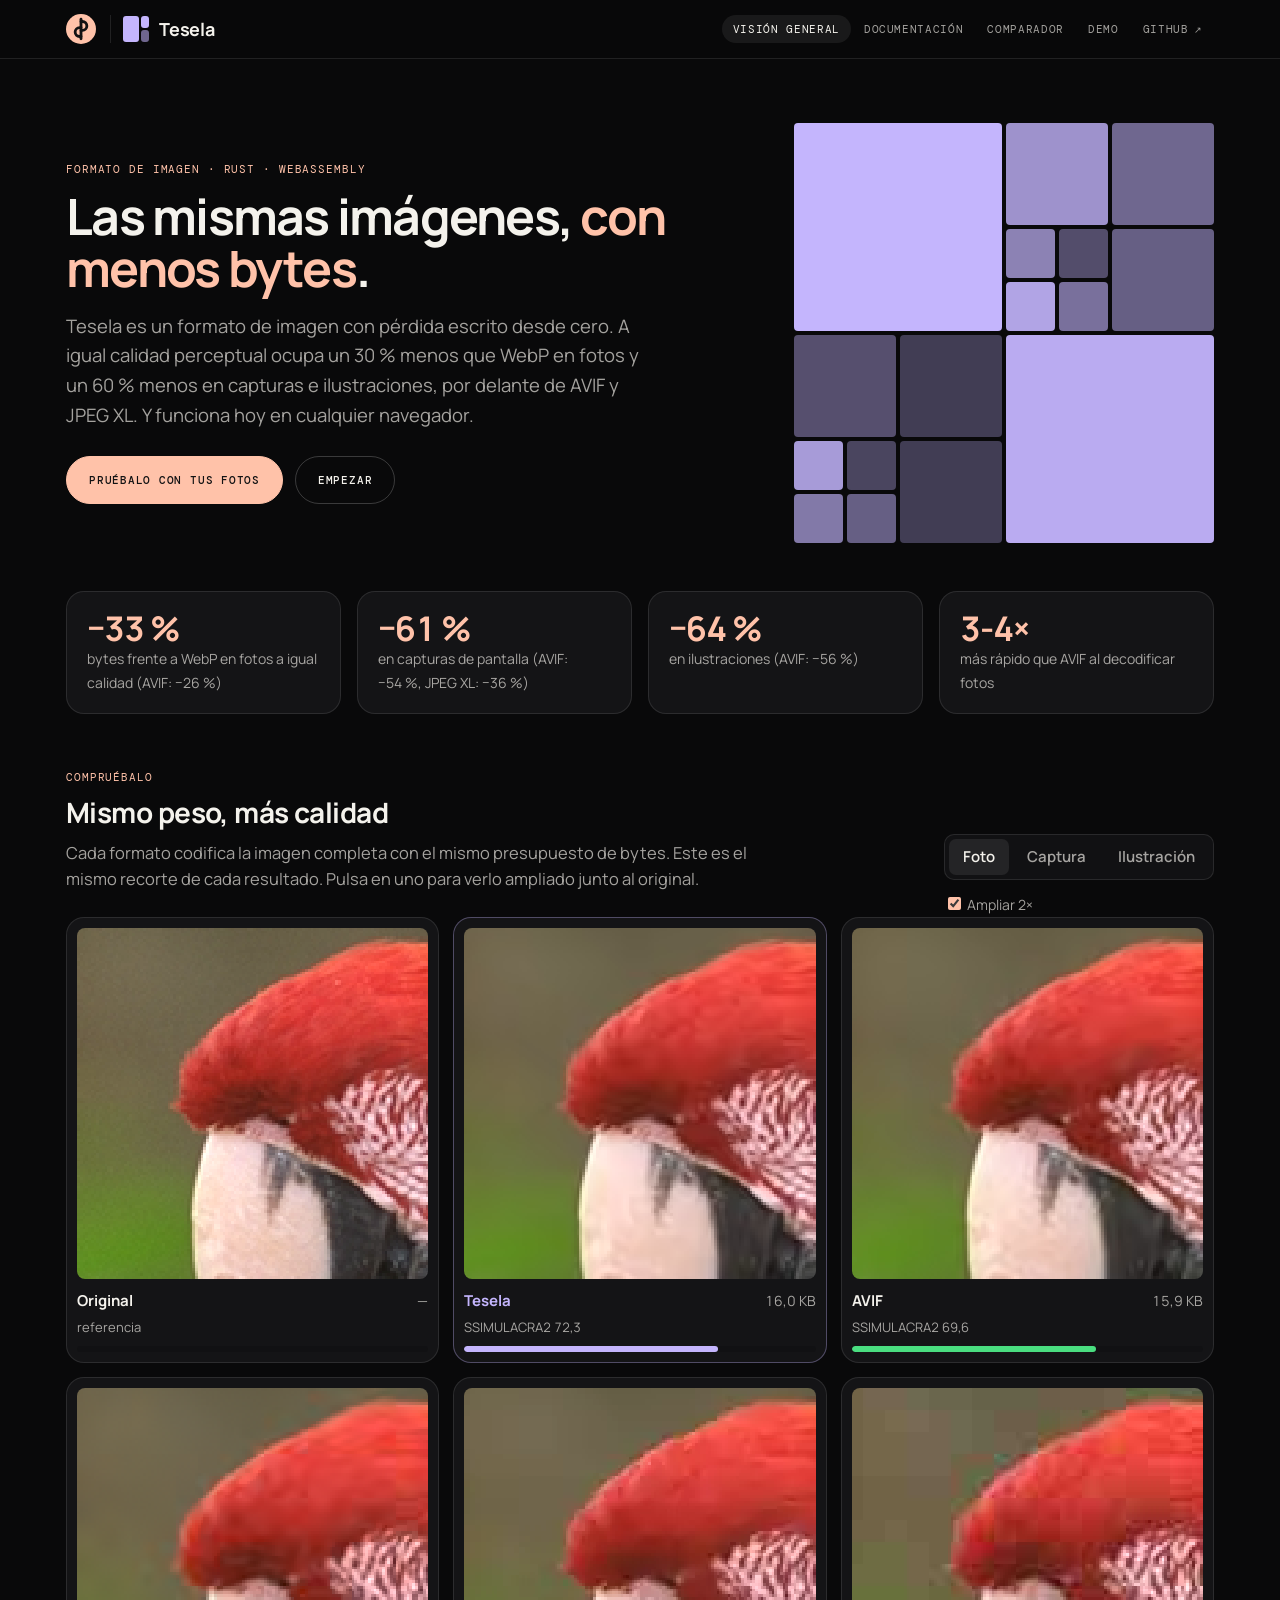
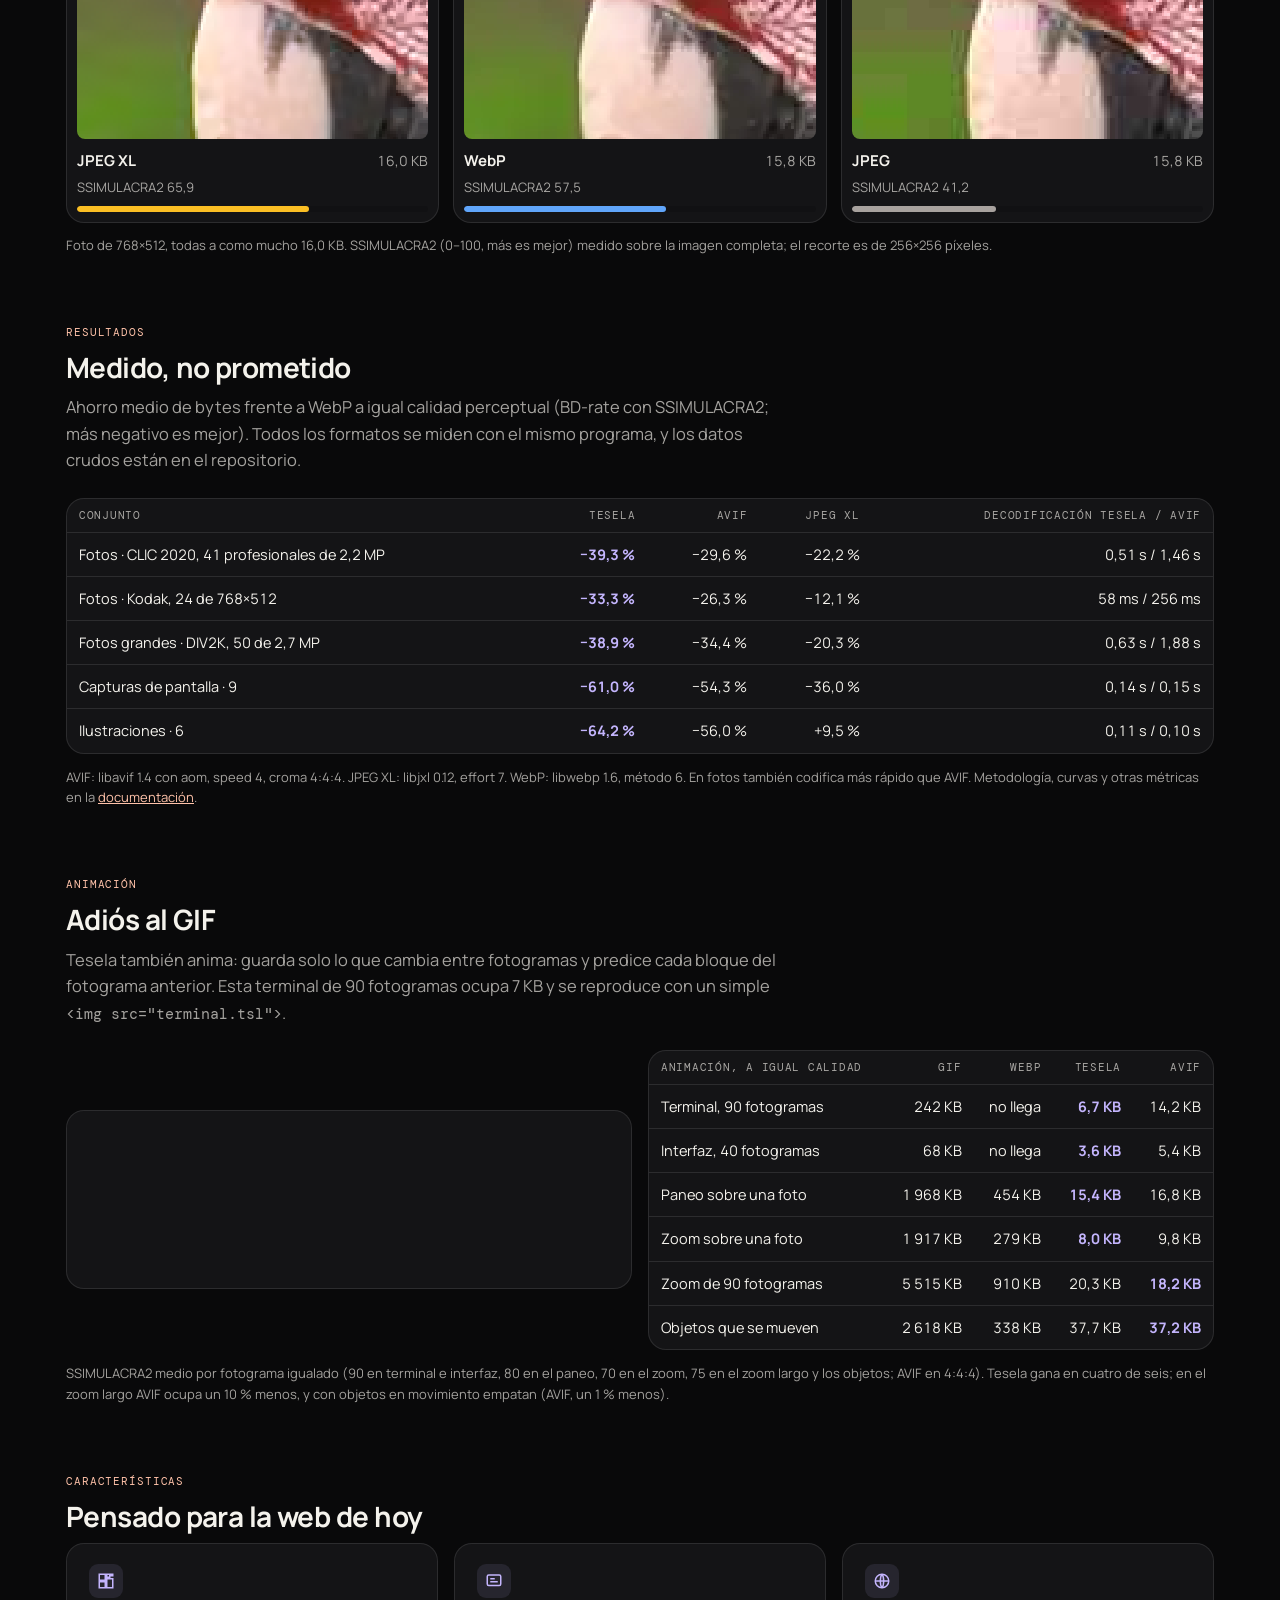
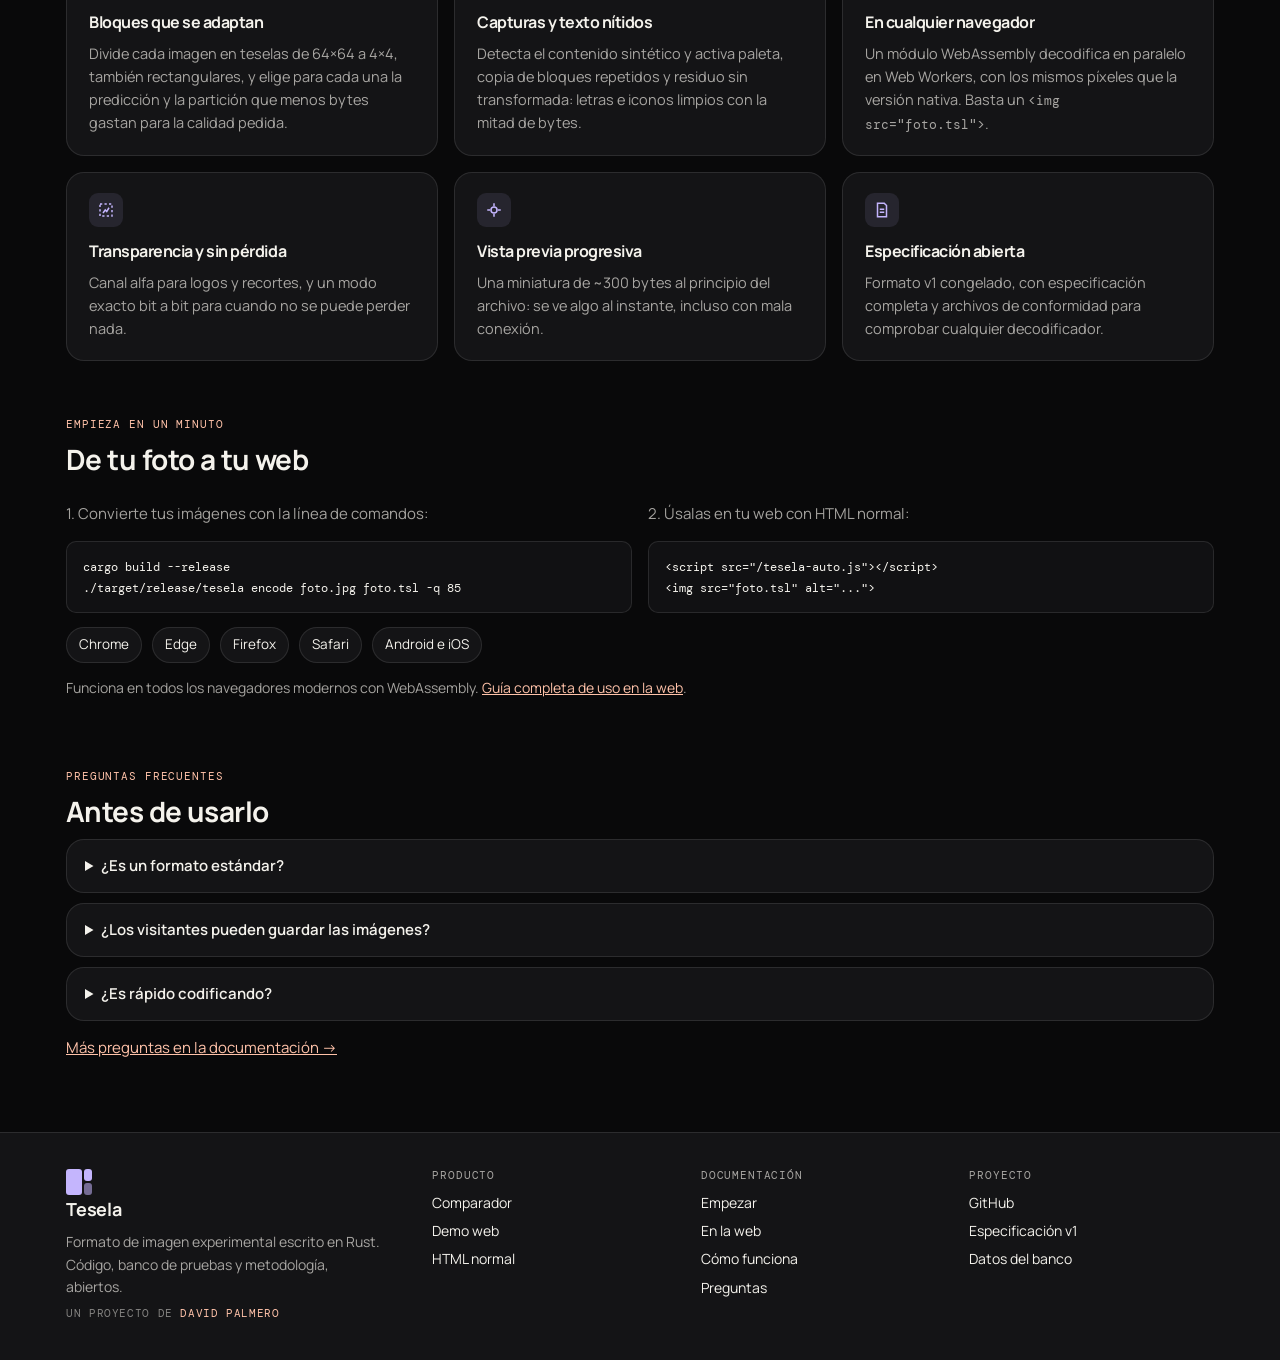
==== web/index.html @ 90d63501 "Web: el enlace al portafolio usa el logo nuevo (bucle «dp») Co-Authored-By: Claude Opus 5.5 <noreply" ====
<!doctype html>
<html lang="es">
<head>
  <meta charset="utf-8">
  <meta name="viewport" content="width=device-width, initial-scale=1">
  <title>Tesela · formato de imagen</title>
  <link rel="canonical" href="https://tesela.davidpalmero.dev/">
  <meta property="og:url" content="https://tesela.davidpalmero.dev/">
  <meta name="description" content="Tesela es un formato de imagen escrito desde cero en Rust: a igual calidad perceptual ocupa menos que WebP, AVIF y JPEG XL, y funciona en cualquier navegador con WebAssembly.">
  <meta property="og:title" content="Tesela · formato de imagen">
  <meta property="og:description" content="Mismas imágenes, menos bytes: un 30 % menos que WebP en fotos y un 60 % menos en capturas, a igual calidad perceptual.">
  <link rel="stylesheet" href="style.css?v=3">
  <style>
    .hero { padding: 64px 0 8px; display: grid; grid-template-columns: 1.25fr 1fr; gap: 48px; align-items: center; }
    .hero h1 { font-size: 50px; line-height: 1.04; letter-spacing: -0.035em; margin: 0 0 18px; }
    .hero h1 em { font-style: normal; color: var(--accent); }
    .hero p.eyebrow { font-size: 11px; margin: 0 0 14px; color: var(--accent); }
    .hero p:not(.eyebrow) { font-size: 18.5px; color: var(--muted); margin: 0 0 26px; max-width: 580px; }
    .cta { display: flex; gap: 12px; flex-wrap: wrap; }
    .mosaic { display: grid; grid-template-columns: repeat(8, 1fr); grid-auto-rows: 1fr; gap: 4px; aspect-ratio: 1; max-width: 420px; justify-self: end; width: 100%; }
    .mosaic i { border-radius: 4px; background: var(--tesela); transition: opacity 0.6s; }
    .stats { display: grid; grid-template-columns: repeat(4, 1fr); gap: 16px; margin-top: 40px; }
    .stat { padding: 18px 20px; }
    .stat b { display: block; font-size: 34px; letter-spacing: -0.03em; color: var(--accent); font-variant-numeric: tabular-nums; line-height: 1.1; }
    .stat span { color: var(--muted); font-size: 14px; }

    .gal-head { display: flex; justify-content: space-between; align-items: end; gap: 16px; flex-wrap: wrap; }
    .gal { display: grid; grid-template-columns: repeat(3, 1fr); gap: 14px; }
    .tile { padding: 10px; margin: 0; cursor: zoom-in; }
    .tile .img { aspect-ratio: 1; overflow: hidden; border-radius: 8px; background: var(--surface-2); }
    .tile img { width: 100%; height: 100%; object-fit: cover; display: block; }
    .gal.zoom .tile img { width: 200%; height: 200%; image-rendering: pixelated; transform: translate(-25%, -25%); }
    .tile figcaption { display: flex; justify-content: space-between; align-items: baseline; gap: 8px; margin-top: 10px; font-size: 14px; }
    .tile figcaption b { font-size: 15px; }
    .tile.us { border-color: var(--tesela-line); }
    .tile.us figcaption b { color: var(--tesela); }
    .meter { height: 6px; border-radius: 3px; background: var(--surface-2); margin-top: 8px; overflow: hidden; }
    .meter i { display: block; height: 100%; border-radius: 3px; }
    .gal-note { font-size: 13px; margin-top: 12px; }

    .start pre { margin: 0; }
    .browsers { display: flex; gap: 10px; flex-wrap: wrap; margin-top: 14px; }
    .browsers span { padding: 6px 12px; border: 1px solid var(--border); border-radius: 999px; font-size: 13.5px; background: var(--surface); }
    .faq details { padding: 14px 18px; margin-bottom: 10px; }
    .faq summary { cursor: pointer; font-weight: 600; }
    .faq details p { color: var(--muted); margin: 10px 0 0; }

    dialog.lb { border: 0; padding: 0; background: transparent; max-width: min(1100px, 96vw); }
    dialog.lb::backdrop { background: rgb(0 0 0 / 0.75); }
    .lb-in { display: grid; grid-template-columns: 1fr 1fr; gap: 10px; }
    .lb-in figure { margin: 0; background: var(--surface); border-radius: 10px; padding: 8px; }
    .lb-in img { width: 100%; image-rendering: pixelated; display: block; border-radius: 6px; }
    .lb-in figcaption { font-size: 13.5px; padding: 6px 2px 0; }
    @media (max-width: 860px) {
      .hero { grid-template-columns: 1fr; padding-top: 36px; }
      .hero h1 { font-size: 36px; }
      .mosaic { display: none; }
      .stats { grid-template-columns: 1fr 1fr; }
      .gal { grid-template-columns: 1fr 1fr; }
      .lb-in { grid-template-columns: 1fr; }
    }
  </style>
</head>
<body>
  <header class="top">
    <div class="wrap">
      <a class="dp" href="https://davidpalmero.dev/" title="David Palmero, portafolio" aria-label="David Palmero, portafolio"><svg viewBox="0 0 64 64" aria-hidden="true" focusable="false"><g fill="none" stroke="currentColor" stroke-width="6" stroke-linecap="round" stroke-linejoin="round"><path d="M32 11V53"/><path d="M32 16h3a9.5 9.5 0 0 1 0 19h-3"/><path d="M32 48h-3a9.5 9.5 0 0 1 0-19h3"/></g></svg></a>
      <a class="brand" href="./index.html"><span class="logo"><i></i><i></i><i></i></span>Tesela</a>
      <nav class="links">
        <a href="./index.html" aria-current="page">Visión general</a>
        <a href="./docs/index.html">Documentación</a>
        <a href="./compare/index.html">Comparador</a>
        <a href="./demo/index.html">Demo</a>
        <a class="ext" href="https://github.com/davidpalmerojara/FVD">GitHub</a>
      </nav>
    </div>
  </header>

  <main class="wrap">
    <section class="hero">
      <div>
        <p class="eyebrow">Formato de imagen · Rust · WebAssembly</p>
        <h1>Las mismas imágenes, <em>con menos bytes</em>.</h1>
        <p>Tesela es un formato de imagen con pérdida escrito desde cero. A igual calidad perceptual ocupa
          un 30&nbsp;% menos que WebP en fotos y un 60&nbsp;% menos en capturas e ilustraciones, por delante de
          AVIF y JPEG XL. Y funciona hoy en cualquier navegador.</p>
        <div class="cta">
          <a class="btn primary" href="./compare/index.html">Pruébalo con tus fotos</a>
          <a class="btn" href="./docs/index.html#empezar">Empezar</a>
        </div>
      </div>
      <div class="mosaic" id="mosaic" aria-hidden="true"></div>
    </section>

    <div class="stats">
      <div class="card stat"><b>−33&nbsp;%</b><span>bytes frente a WebP en fotos a igual calidad (AVIF: −26&nbsp;%)</span></div>
      <div class="card stat"><b>−61&nbsp;%</b><span>en capturas de pantalla (AVIF: −54&nbsp;%, JPEG XL: −36&nbsp;%)</span></div>
      <div class="card stat"><b>−64&nbsp;%</b><span>en ilustraciones (AVIF: −56&nbsp;%)</span></div>
      <div class="card stat"><b>3-4×</b><span>más rápido que AVIF al decodificar fotos</span></div>
    </div>

    <section class="section" id="galeria">
      <div class="gal-head">
        <div>
          <p class="eyebrow">Compruébalo</p>
          <h2>Mismo peso, más calidad</h2>
          <p class="lead">Cada formato codifica la imagen completa con el mismo presupuesto de bytes. Este es el mismo
            recorte de cada resultado. Pulsa en uno para verlo ampliado junto al original.</p>
        </div>
        <div>
          <div class="tabs" role="tablist" id="gal-tabs"></div>
          <label class="muted" style="display:block;font-size:14px"><input type="checkbox" id="gal-zoom" checked> Ampliar 2×</label>
        </div>
      </div>
      <div class="gal zoom" id="gal"></div>
      <p class="muted gal-note" id="gal-note"></p>
    </section>

    <section class="section" id="resultados">
      <p class="eyebrow">Resultados</p>
      <h2>Medido, no prometido</h2>
      <p class="lead">Ahorro medio de bytes frente a WebP a igual calidad perceptual (BD-rate con SSIMULACRA2; más negativo
        es mejor). Todos los formatos se miden con el mismo programa, y los datos crudos están en el repositorio.</p>
      <div class="card tw">
        <table class="data">
          <thead><tr><th>Conjunto</th><th>Tesela</th><th>AVIF</th><th>JPEG XL</th><th>Decodificación Tesela / AVIF</th></tr></thead>
          <tbody>
            <tr><td>Fotos · CLIC 2020, 41 profesionales de 2,2 MP</td><td class="best">−39,3 %</td><td>−29,6 %</td><td>−22,2 %</td><td>0,51 s / 1,46 s</td></tr>
            <tr><td>Fotos · Kodak, 24 de 768×512</td><td class="best">−33,3 %</td><td>−26,3 %</td><td>−12,1 %</td><td>58 ms / 256 ms</td></tr>
            <tr><td>Fotos grandes · DIV2K, 50 de 2,7 MP</td><td class="best">−38,9 %</td><td>−34,4 %</td><td>−20,3 %</td><td>0,63 s / 1,88 s</td></tr>
            <tr><td>Capturas de pantalla · 9</td><td class="best">−61,0 %</td><td>−54,3 %</td><td>−36,0 %</td><td>0,14 s / 0,15 s</td></tr>
            <tr><td>Ilustraciones · 6</td><td class="best">−64,2 %</td><td>−56,0 %</td><td>+9,5 %</td><td>0,11 s / 0,10 s</td></tr>
          </tbody>
        </table>
      </div>
      <p class="muted" style="font-size:13px">AVIF: libavif 1.4 con aom, speed 4, croma 4:4:4. JPEG XL: libjxl 0.12, effort 7. WebP: libwebp 1.6, método 6.
        En fotos también codifica más rápido que AVIF. Metodología, curvas y otras métricas en la
        <a href="./docs/index.html#resultados">documentación</a>.</p>
    </section>

    <section class="section" id="animacion">
      <p class="eyebrow">Animación</p>
      <h2>Adiós al GIF</h2>
      <p class="lead">Tesela también anima: guarda solo lo que cambia entre fotogramas y predice cada bloque del
        fotograma anterior. Esta terminal de 90 fotogramas ocupa 7 KB y se reproduce con un simple
        <code>&lt;img src="terminal.tsl"&gt;</code>.</p>
      <div class="grid-2" style="align-items:center">
        <div class="card" style="padding:10px"><tesela-img src="demo/terminal.tsl" alt="Terminal escribiendo comandos (animación de 90 fotogramas)" style="width:100%"></tesela-img></div>
        <div class="card tw">
          <table class="data">
            <thead><tr><th>Animación, a igual calidad</th><th>GIF</th><th>WebP</th><th>Tesela</th><th>AVIF</th></tr></thead>
            <tbody>
              <tr><td>Terminal, 90 fotogramas</td><td>242 KB</td><td>no llega</td><td class="best">6,7 KB</td><td>14,2 KB</td></tr>
              <tr><td>Interfaz, 40 fotogramas</td><td>68 KB</td><td>no llega</td><td class="best">3,6 KB</td><td>5,4 KB</td></tr>
              <tr><td>Paneo sobre una foto</td><td>1 968 KB</td><td>454 KB</td><td class="best">15,4 KB</td><td>16,8 KB</td></tr>
              <tr><td>Zoom sobre una foto</td><td>1 917 KB</td><td>279 KB</td><td class="best">8,0 KB</td><td>9,8 KB</td></tr>
              <tr><td>Zoom de 90 fotogramas</td><td>5 515 KB</td><td>910 KB</td><td>20,3 KB</td><td class="best">18,2 KB</td></tr>
              <tr><td>Objetos que se mueven</td><td>2 618 KB</td><td>338 KB</td><td>37,7 KB</td><td class="best">37,2 KB</td></tr>
            </tbody>
          </table>
        </div>
      </div>
      <p class="muted" style="font-size:13px">SSIMULACRA2 medio por fotograma igualado (90 en terminal e interfaz, 80 en el paneo, 70 en el zoom, 75 en el zoom largo y los objetos; AVIF en 4:4:4).
        Tesela gana en cuatro de seis; en el zoom largo AVIF ocupa un 10 % menos, y con objetos en movimiento empatan (AVIF, un 1 % menos).</p>
    </section>

    <section class="section" id="caracteristicas">
      <p class="eyebrow">Características</p>
      <h2>Pensado para la web de hoy</h2>
      <div class="grid-3">
        <div class="card feature"><div class="ico"><svg viewBox="0 0 24 24" fill="none" stroke="currentColor" stroke-width="2"><path d="M3 3h8v8H3zM13 3h4v4h-4zM19 3h2v2h-2zM13 9h8v12h-8zM3 13h8v8H3z"/></svg></div>
          <h3>Bloques que se adaptan</h3><p>Divide cada imagen en teselas de 64×64 a 4×4, también rectangulares, y elige
            para cada una la predicción y la partición que menos bytes gastan para la calidad pedida.</p></div>
        <div class="card feature"><div class="ico"><svg viewBox="0 0 24 24" fill="none" stroke="currentColor" stroke-width="2"><rect x="3" y="4" width="18" height="14" rx="2"/><path d="M7 9h6M7 13h10"/></svg></div>
          <h3>Capturas y texto nítidos</h3><p>Detecta el contenido sintético y activa paleta, copia de bloques repetidos y
            residuo sin transformada: letras e iconos limpios con la mitad de bytes.</p></div>
        <div class="card feature"><div class="ico"><svg viewBox="0 0 24 24" fill="none" stroke="currentColor" stroke-width="2"><circle cx="12" cy="12" r="9"/><path d="M3 12h18M12 3c3 3.5 3 14.5 0 18M12 3c-3 3.5-3 14.5 0 18"/></svg></div>
          <h3>En cualquier navegador</h3><p>Un módulo WebAssembly decodifica en paralelo en Web Workers, con los mismos
            píxeles que la versión nativa. Basta un <code>&lt;img src="foto.tsl"&gt;</code>.</p></div>
        <div class="card feature"><div class="ico"><svg viewBox="0 0 24 24" fill="none" stroke="currentColor" stroke-width="2"><path d="M4 4h16v16H4z" stroke-dasharray="3 3"/><path d="M8 16l3-4 2 2 3-5"/></svg></div>
          <h3>Transparencia y sin pérdida</h3><p>Canal alfa para logos y recortes, y un modo exacto bit a bit para cuando no
            se puede perder nada.</p></div>
        <div class="card feature"><div class="ico"><svg viewBox="0 0 24 24" fill="none" stroke="currentColor" stroke-width="2"><path d="M12 3v4M12 17v4M3 12h4M17 12h4"/><circle cx="12" cy="12" r="4"/></svg></div>
          <h3>Vista previa progresiva</h3><p>Una miniatura de ~300 bytes al principio del archivo: se ve algo al instante,
            incluso con mala conexión.</p></div>
        <div class="card feature"><div class="ico"><svg viewBox="0 0 24 24" fill="none" stroke="currentColor" stroke-width="2"><path d="M6 3h9l3 3v15H6z"/><path d="M9 11h6M9 15h6"/></svg></div>
          <h3>Especificación abierta</h3><p>Formato v1 congelado, con especificación completa y archivos de conformidad
            para comprobar cualquier decodificador.</p></div>
      </div>
    </section>

    <section class="section start" id="empezar">
      <p class="eyebrow">Empieza en un minuto</p>
      <h2>De tu foto a tu web</h2>
      <div class="grid-2">
        <div>
          <p class="muted">1. Convierte tus imágenes con la línea de comandos:</p>
          <pre><code>cargo build --release
./target/release/tesela encode foto.jpg foto.tsl -q 85</code></pre>
        </div>
        <div>
          <p class="muted">2. Úsalas en tu web con HTML normal:</p>
          <pre><code>&lt;script src="/tesela-auto.js"&gt;&lt;/script&gt;
&lt;img src="foto.tsl" alt="..."&gt;</code></pre>
        </div>
      </div>
      <div class="browsers"><span>Chrome</span><span>Edge</span><span>Firefox</span><span>Safari</span><span>Android e iOS</span></div>
      <p class="muted" style="font-size:14px">Funciona en todos los navegadores modernos con WebAssembly. <a href="./docs/index.html#web">Guía completa de uso en la web</a>.</p>
    </section>

    <section class="section faq" id="faq">
      <p class="eyebrow">Preguntas frecuentes</p>
      <h2>Antes de usarlo</h2>
      <details class="card"><summary>¿Es un formato estándar?</summary>
        <p>No. Es un proyecto independiente y experimental. Ningún navegador lo soporta de forma nativa; funciona gracias a una
          librería de WebAssembly. Conviene servir también una versión en JPEG como respaldo.</p></details>
      <details class="card"><summary>¿Los visitantes pueden guardar las imágenes?</summary>
        <p>Sí. Con <code>tesela-auto.js</code>, el navegador recibe la imagen ya decodificada y «Guardar imagen como» funciona
          igual que con cualquier otra.</p></details>
      <details class="card"><summary>¿Es rápido codificando?</summary>
        <p>En fotos, más que AVIF (speed 4): 1,9 frente a 2,5 s por foto de Kodak. Pero mucho menos que JPEG XL
          o WebP, porque prueba muchas más combinaciones de bloques y predicciones para ahorrar bytes. Usa todos los núcleos
          del procesador, también en el navegador. Si hace falta más velocidad, los modos rápidos (<code>-e 1</code> a
          <code>-e 3</code>) codifican varias veces más rápido que el modo por defecto.</p></details>
      <p><a href="./docs/index.html#faq">Más preguntas en la documentación →</a></p>
    </section>
  </main>

  <footer class="site">
    <div class="wrap">
      <div><a class="brand" href="./index.html"><span class="logo"><i></i><i></i><i></i></span>Tesela</a>
        <p>Formato de imagen experimental escrito en Rust. Código, banco de pruebas y metodología, abiertos.</p>
        <p class="by">Un proyecto de <a href="https://davidpalmero.dev/">David Palmero</a></p></div>
      <div><h4>Producto</h4><a href="./compare/index.html">Comparador</a><a href="./demo/index.html">Demo web</a><a href="./demo/img.html">HTML normal</a></div>
      <div><h4>Documentación</h4><a href="./docs/index.html#empezar">Empezar</a><a href="./docs/index.html#web">En la web</a><a href="./docs/index.html#formato">Cómo funciona</a><a href="./docs/index.html#faq">Preguntas</a></div>
      <div><h4>Proyecto</h4><a href="https://github.com/davidpalmerojara/FVD">GitHub</a><a href="https://github.com/davidpalmerojara/FVD/blob/HEAD/docs/especificacion-v1.md">Especificación v1</a><a href="https://github.com/davidpalmerojara/FVD/tree/HEAD/bench/results">Datos del banco</a></div>
    </div>
  </footer>

  <script type="module" src="./tesela.js"></script>
  <dialog class="lb" id="lb"><div class="lb-in" id="lb-in"></div></dialog>

  <script type="module">
    // Mosaico decorativo: bloques de tamaño variable como los de una partición.
    const m = document.getElementById('mosaic');
    const cells = [[0,0,4],[4,0,2],[6,0,2],[4,2,1],[5,2,1],[4,3,1],[5,3,1],[6,2,2],[0,4,2],[2,4,2],[0,6,1],[1,6,1],[0,7,1],[1,7,1],[2,6,2],[4,4,4]];
    const shades = [1, .8, .55, .7, .4, .9, .6, .5, .75, .45, .85, .35, .65, .5, .3, .95];
    const tiles = cells.map(([x, y, s], i) => {
      const el = document.createElement('i');
      el.style.gridColumn = `${x + 1} / span ${s}`;
      el.style.gridRow = `${y + 1} / span ${s}`;
      el.style.opacity = shades[i];
      m.appendChild(el);
      return el;
    });
    if (!matchMedia('(prefers-reduced-motion: reduce)').matches) {
      setInterval(() => {
        const t = tiles[Math.floor(Math.random() * tiles.length)];
        t.style.opacity = (0.3 + Math.random() * 0.7).toFixed(2);
      }, 900);
    }

    // Galería: mismo presupuesto de bytes para todos los formatos.
    const ORDER = ['tesela', 'avif', 'jxl', 'webp', 'jpeg'];
    const COLORS = { tesela: 'var(--c-tesela)', avif: 'var(--c-avif)', jxl: 'var(--c-jxl)', webp: 'var(--c-webp)', jpeg: 'var(--c-jpeg)' };
    const NAMES = { foto: 'Foto', captura: 'Captura', ilustracion: 'Ilustración' };
    const kb = (b) => (b / 1024).toFixed(1).replace('.', ',') + ' KB';
    const gal = document.getElementById('gal');
    const tabs = document.getElementById('gal-tabs');
    let data = [];
    let cur = 0;
    function show(i) {
      cur = i;
      const e = data[i];
      [...tabs.children].forEach((b, k) => b.setAttribute('aria-selected', String(k === i)));
      const items = [{ codec: 'original', label: 'Original', bytes: null }, ...ORDER.map((c) => e.codecs.find((x) => x.codec === c)).filter(Boolean)];
      gal.innerHTML = items.map((c) => `
        <figure class="card tile${c.codec === 'tesela' ? ' us' : ''}" data-c="${c.codec}">
          <div class="img"><img src="gallery/${e.name}_${c.codec}.png" alt="${c.label}" loading="lazy" width="${e.crop[2]}" height="${e.crop[2]}"></div>
          <figcaption><b>${c.label}</b><span class="muted num">${c.bytes ? kb(c.bytes) : '—'}</span></figcaption>
          ${c.bytes ? `<div class="muted num" style="font-size:13px;margin-top:4px">SSIMULACRA2 ${String(c.ssimulacra2).replace('.', ',')}</div>
          <div class="meter"><i style="width:${Math.max(0, c.ssimulacra2)}%;background:${COLORS[c.codec]}"></i></div>` : '<div class="muted" style="font-size:13px;margin-top:4px">referencia</div><div class="meter"></div>'}
        </figure>`).join('');
      document.getElementById('gal-note').textContent =
        `${NAMES[e.name] ?? e.name} de ${e.width}×${e.height}, todas a como mucho ${kb(e.budget)}. SSIMULACRA2 (0–100, más es mejor) medido sobre la imagen completa; el recorte es de ${e.crop[2]}×${e.crop[2]} píxeles.`;
    }
    fetch('gallery/gallery.json').then((r) => r.json()).then((d) => {
      data = d;
      tabs.innerHTML = d.map((e, i) => `<button role="tab" aria-selected="false">${NAMES[e.name] ?? e.name}</button>`).join('');
      [...tabs.children].forEach((b, i) => (b.onclick = () => show(i)));
      show(0);
    });
    document.getElementById('gal-zoom').onchange = (ev) => gal.classList.toggle('zoom', ev.target.checked);
    const lb = document.getElementById('lb');
    gal.addEventListener('click', (ev) => {
      const t = ev.target.closest('.tile');
      if (!t) return;
      const e = data[cur];
      const c = t.dataset.c;
      const info = e.codecs.find((x) => x.codec === c);
      document.getElementById('lb-in').innerHTML = `
        <figure><img src="gallery/${e.name}_original.png" alt="Original"><figcaption>Original</figcaption></figure>
        <figure><img src="gallery/${e.name}_${c}.png" alt="${info ? info.label : 'Original'}"><figcaption>${info ? `${info.label} · ${kb(info.bytes)} · SSIMULACRA2 ${String(info.ssimulacra2).replace('.', ',')}` : 'Original'}</figcaption></figure>`;
      lb.showModal();
    });
    lb.addEventListener('click', () => lb.close());
  </script>
</body>
</html>
---- web/style.css ----
/* Sistema visual compartido con davidpalmero.dev (portafolio, Mara Vey,
   Paxl, Picklet): fondo casi negro, Manrope para el texto, DM Mono en
   mayúsculas para etiquetas, navegación y botones, y el melocotón del
   portafolio en titulares y botones. Cada proyecto lleva además su acento,
   usado con mesura: el de Tesela es lila (logo, mosaico, mejores resultados). */

@font-face {
  font-family: 'Manrope';
  font-style: normal;
  font-weight: 400 800;
  font-display: swap;
  src: url('fonts/manrope.woff2') format('woff2');
}
@font-face {
  font-family: 'DM Mono';
  font-style: normal;
  font-weight: 400;
  font-display: swap;
  src: url('fonts/dm-mono-regular.woff2') format('woff2');
}
@font-face {
  font-family: 'DM Mono';
  font-style: normal;
  font-weight: 500;
  font-display: swap;
  src: url('fonts/dm-mono-medium.woff2') format('woff2');
}

:root {
  --bg: #09090a;
  --surface: #141416;
  --surface-2: #111113;
  --text: #f4f2ec;
  --muted: rgba(244, 242, 236, 0.66);
  --faint: rgba(244, 242, 236, 0.5);
  --border: rgba(255, 255, 255, 0.1);
  --border-strong: rgba(255, 255, 255, 0.2);
  --ink: #121213;
  /* Melocotón del portafolio: titulares, botones, enlaces. */
  --accent: #ffc2a9;
  --accent-strong: #ff7a4d;
  --accent-soft: rgba(255, 194, 169, 0.1);
  /* Acento de Tesela. */
  --tesela: #c4b5fd;
  --tesela-line: rgba(196, 181, 253, 0.34);
  --tesela-soft: rgba(196, 181, 253, 0.1);
  --good: #8fe08e;
  --bad: #f87171;
  --shadow: none;
  --radius: 18px;
  --mono: 'DM Mono', ui-monospace, Consolas, monospace;
  --sans: 'Manrope', 'Segoe UI', Arial, sans-serif;
  /* colores por códec */
  --c-tesela: #c4b5fd;
  --c-webp: #60a5fa;
  --c-avif: #4ade80;
  --c-jxl: #fbbf24;
  --c-jpeg: #a8a29e;
  color-scheme: dark;
}

* { box-sizing: border-box; }

body {
  margin: 0;
  background: var(--bg);
  color: var(--text);
  font: 15px/1.6 var(--sans);
  -webkit-font-smoothing: antialiased;
  text-rendering: optimizeLegibility;
}
::selection { color: var(--ink); background: var(--accent); }
:focus-visible { outline: 2px solid var(--accent); outline-offset: 3px; border-radius: 4px; }
h1, h2, h3 { letter-spacing: -0.03em; }

a { color: var(--accent); }
code, pre { font-family: var(--mono); font-size: 0.88em; }
pre {
  background: var(--surface-2);
  border: 1px solid var(--border);
  border-radius: 10px;
  padding: 14px 16px;
  overflow-x: auto;
}

.wrap { max-width: 1180px; margin: 0 auto; padding: 0 16px; }

header.top {
  position: sticky;
  top: 0;
  z-index: 50;
  border-bottom: 1px solid var(--border);
  background: rgba(9, 9, 10, 0.92);
  backdrop-filter: blur(10px);
}
header.top .wrap { display: flex; align-items: center; gap: 14px; padding-top: 14px; padding-bottom: 14px; flex-wrap: wrap; }
.brand { display: flex; align-items: center; gap: 10px; font-weight: 700; font-size: 18px; letter-spacing: -0.01em; text-decoration: none; color: var(--text); }
.logo { width: 26px; height: 26px; display: grid; grid-template-columns: 2fr 1fr; grid-template-rows: 1fr 1fr; gap: 2px; }
.logo i { background: var(--tesela); border-radius: 3px; }
/* Marca del portafolio: vuelve a davidpalmero.dev. */
.dp {
  display: grid; place-items: center; width: 30px; height: 30px; flex: none;
  color: var(--ink); background: var(--accent); border-radius: 50%;
  text-decoration: none;
}
.dp svg { display: block; width: 100%; height: 100%; }
.dp:hover { background: #ffd5c3; }
.dp + .brand { padding-left: 12px; border-left: 1px solid var(--border); }
.logo i:first-child { grid-row: span 2; }
.logo i:nth-child(3) { opacity: 0.55; }
nav.links { margin-left: auto; display: flex; gap: 2px; font: 11px var(--mono); letter-spacing: 0.06em; text-transform: uppercase; }
nav.links a { color: var(--muted); text-decoration: none; padding: 7px 11px; border-radius: 999px; }
nav.links a[aria-current='page'] { color: var(--text); background: rgba(255, 255, 255, 0.07); }

.card {
  background: var(--surface);
  border: 1px solid var(--border);
  border-radius: var(--radius);
  box-shadow: var(--shadow);
}

.muted { color: var(--muted); }
.num { font-variant-numeric: tabular-nums; }

button, select, input[type='number'] {
  font: inherit;
  color: var(--text);
  background: var(--surface);
  border: 1px solid var(--border);
  border-radius: 8px;
  padding: 6px 10px;
}
button { cursor: pointer; }
button.primary { background: var(--accent); border-color: var(--accent); color: var(--ink); font-weight: 600; }
button:disabled { opacity: 0.5; cursor: default; }
input[type='range'] { accent-color: var(--accent); width: 100%; }
input[type='checkbox'] { accent-color: var(--accent); }

.swatch { display: inline-block; width: 10px; height: 10px; border-radius: 3px; margin-right: 7px; vertical-align: baseline; }

/* ------------------------------------------------------------ Sitio */

nav.links a.ext::after { content: ' ↗'; font-size: 0.85em; }
nav.links a:hover { color: var(--text); }

.btn {
  display: inline-flex; align-items: center; justify-content: center; gap: 10px;
  min-height: 48px; padding: 0 22px; border-radius: 999px; text-decoration: none;
  font: 500 11px var(--mono); letter-spacing: 0.07em; text-transform: uppercase;
  border: 1px solid var(--border-strong); color: var(--text); background: transparent;
  transition: transform 0.2s, background 0.2s, border-color 0.2s;
}
.btn:hover { transform: translateY(-2px); background: rgba(255, 255, 255, 0.06); border-color: rgba(255, 255, 255, 0.36); }
.btn.primary { background: var(--accent); border-color: var(--accent); color: var(--ink); }
.btn.primary:hover { background: #ffd5c3; }
@media (prefers-reduced-motion: reduce) { .btn, .btn:hover { transition: none; transform: none; } }

.eyebrow { font: 11px var(--mono); letter-spacing: 0.08em; text-transform: uppercase; color: var(--accent); margin: 0 0 12px; }
.section { padding: 56px 0 0; }
.section h2 { font-size: 28px; letter-spacing: -0.02em; line-height: 1.2; margin: 0 0 10px; }
.section .lead { color: var(--muted); max-width: 720px; margin: 0 0 24px; font-size: 16.5px; }

.grid-3 { display: grid; grid-template-columns: repeat(3, 1fr); gap: 16px; }
.grid-2 { display: grid; grid-template-columns: repeat(2, 1fr); gap: 16px; }
.feature { padding: 20px 22px; }
.feature h3 { margin: 0 0 6px; font-size: 16px; }
.feature p { margin: 0; color: var(--muted); font-size: 14.5px; }
.feature .ico { width: 34px; height: 34px; border-radius: 9px; background: var(--tesela-soft); color: var(--tesela); display: grid; place-items: center; margin-bottom: 12px; }
.feature .ico svg { width: 18px; height: 18px; }

.tabs { display: inline-flex; gap: 4px; padding: 4px; background: var(--surface-2); border: 1px solid var(--border); border-radius: 10px; margin-bottom: 14px; flex-wrap: wrap; }
.tabs button { border: 0; background: transparent; padding: 6px 14px; border-radius: 7px; color: var(--muted); font-weight: 600; }
.tabs button[aria-selected='true'] { background: rgba(255, 255, 255, 0.08); color: var(--text); }

table.data { width: 100%; border-collapse: collapse; font-size: 14.5px; }
table.data th, table.data td { padding: 10px 12px; text-align: right; border-bottom: 1px solid var(--border); white-space: nowrap; font-variant-numeric: tabular-nums; }
table.data th:first-child, table.data td:first-child { text-align: left; white-space: normal; }
table.data th { font: 10.5px var(--mono); text-transform: uppercase; letter-spacing: 0.07em; color: var(--muted); }
table.data tr:last-child td { border-bottom: 0; }
.tw { overflow-x: auto; }
.best { color: var(--tesela); font-weight: 700; }

footer.site { margin-top: 72px; border-top: 1px solid var(--border); background: var(--surface); }
footer.site .wrap { display: grid; grid-template-columns: 1.4fr repeat(3, 1fr); gap: 24px; padding-top: 36px; padding-bottom: 40px; font-size: 14px; }
footer.site h4 { margin: 0 0 10px; font: 10.5px var(--mono); text-transform: uppercase; letter-spacing: 0.08em; color: var(--muted); }
footer.site .by { color: var(--faint); font: 10.5px var(--mono); letter-spacing: 0.06em; text-transform: uppercase; }
footer.site .by a { display: inline; color: var(--accent); }
footer.site a { display: block; color: var(--text); text-decoration: none; margin: 0 0 6px; }
footer.site a:hover { color: var(--accent); }
footer.site p { color: var(--muted); margin: 8px 0 0; max-width: 320px; }

@media (max-width: 860px) {
  .grid-3, .grid-2 { grid-template-columns: minmax(0, 1fr); }
  footer.site .wrap { grid-template-columns: 1fr 1fr; }
  .section h2 { font-size: 24px; }
}
@media (max-width: 560px) {
  nav.links { margin-left: 0; width: 100%; gap: 14px; flex-wrap: wrap; }
}
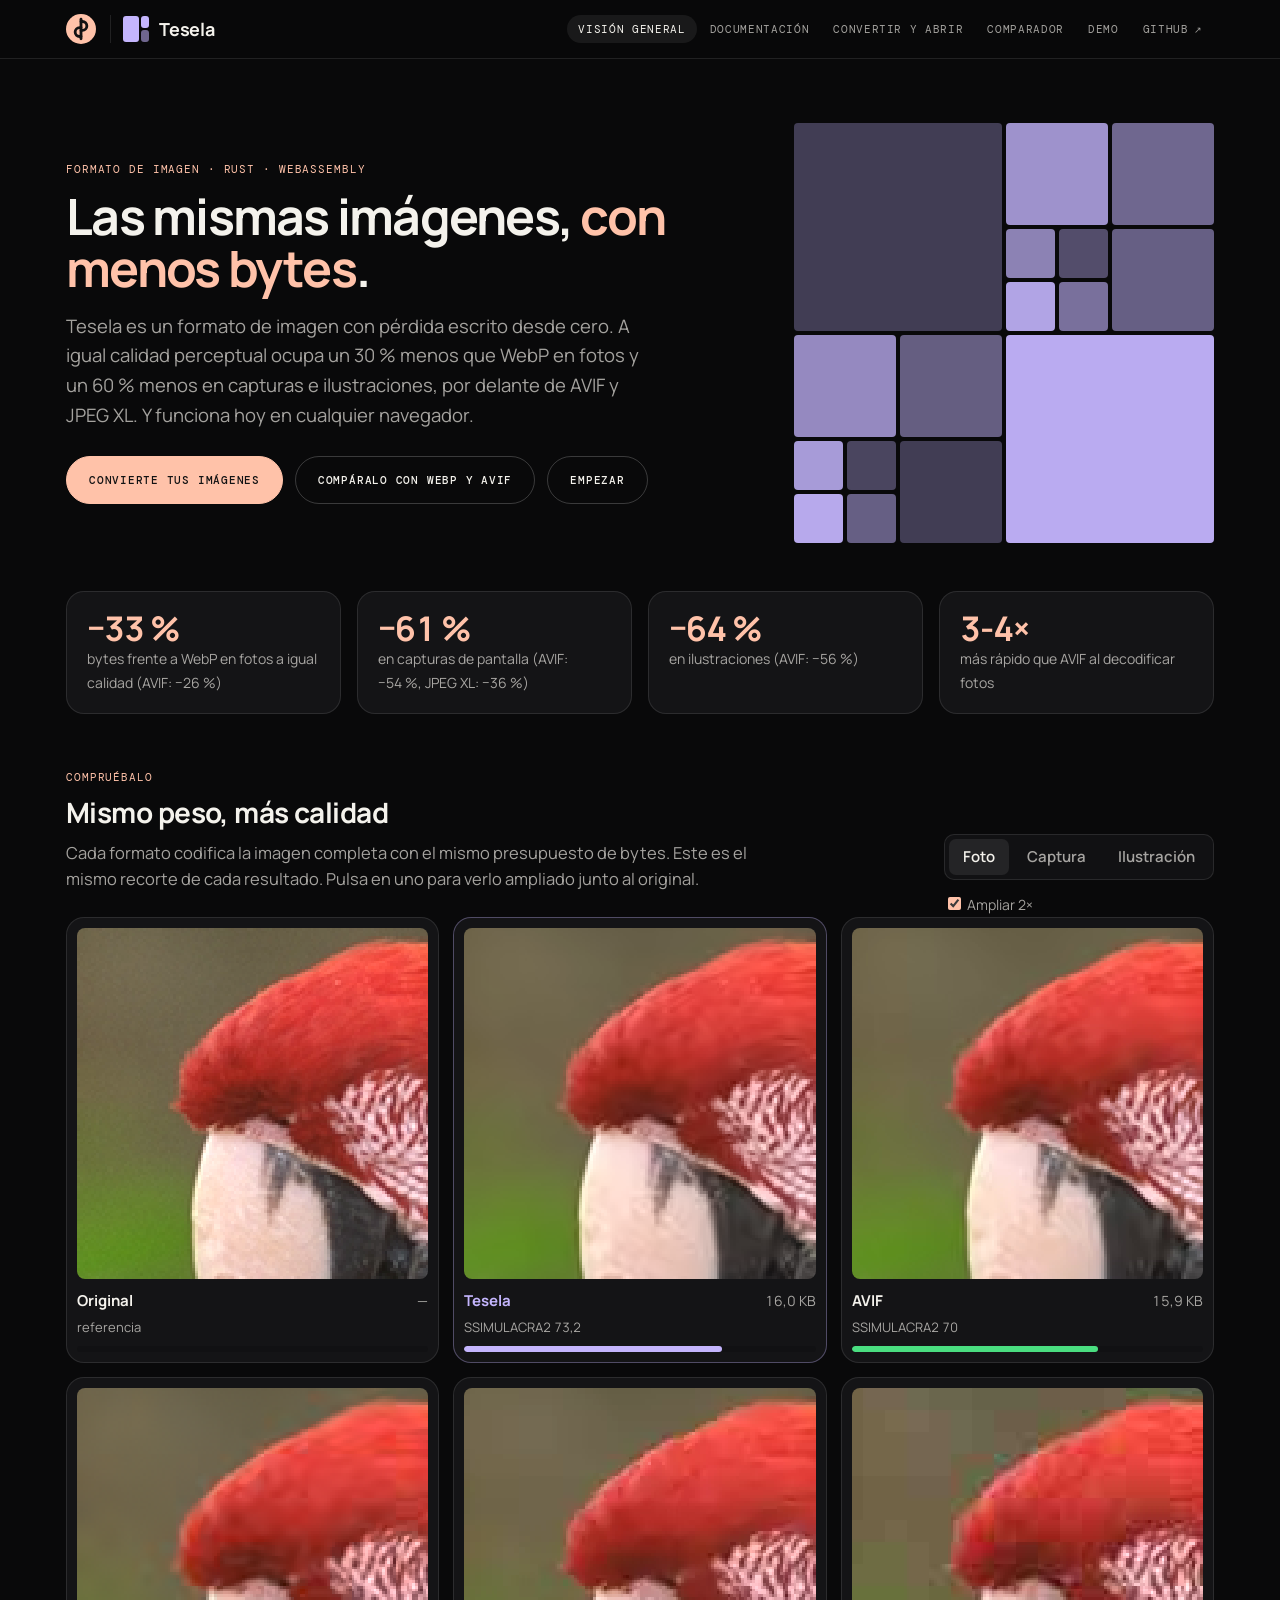
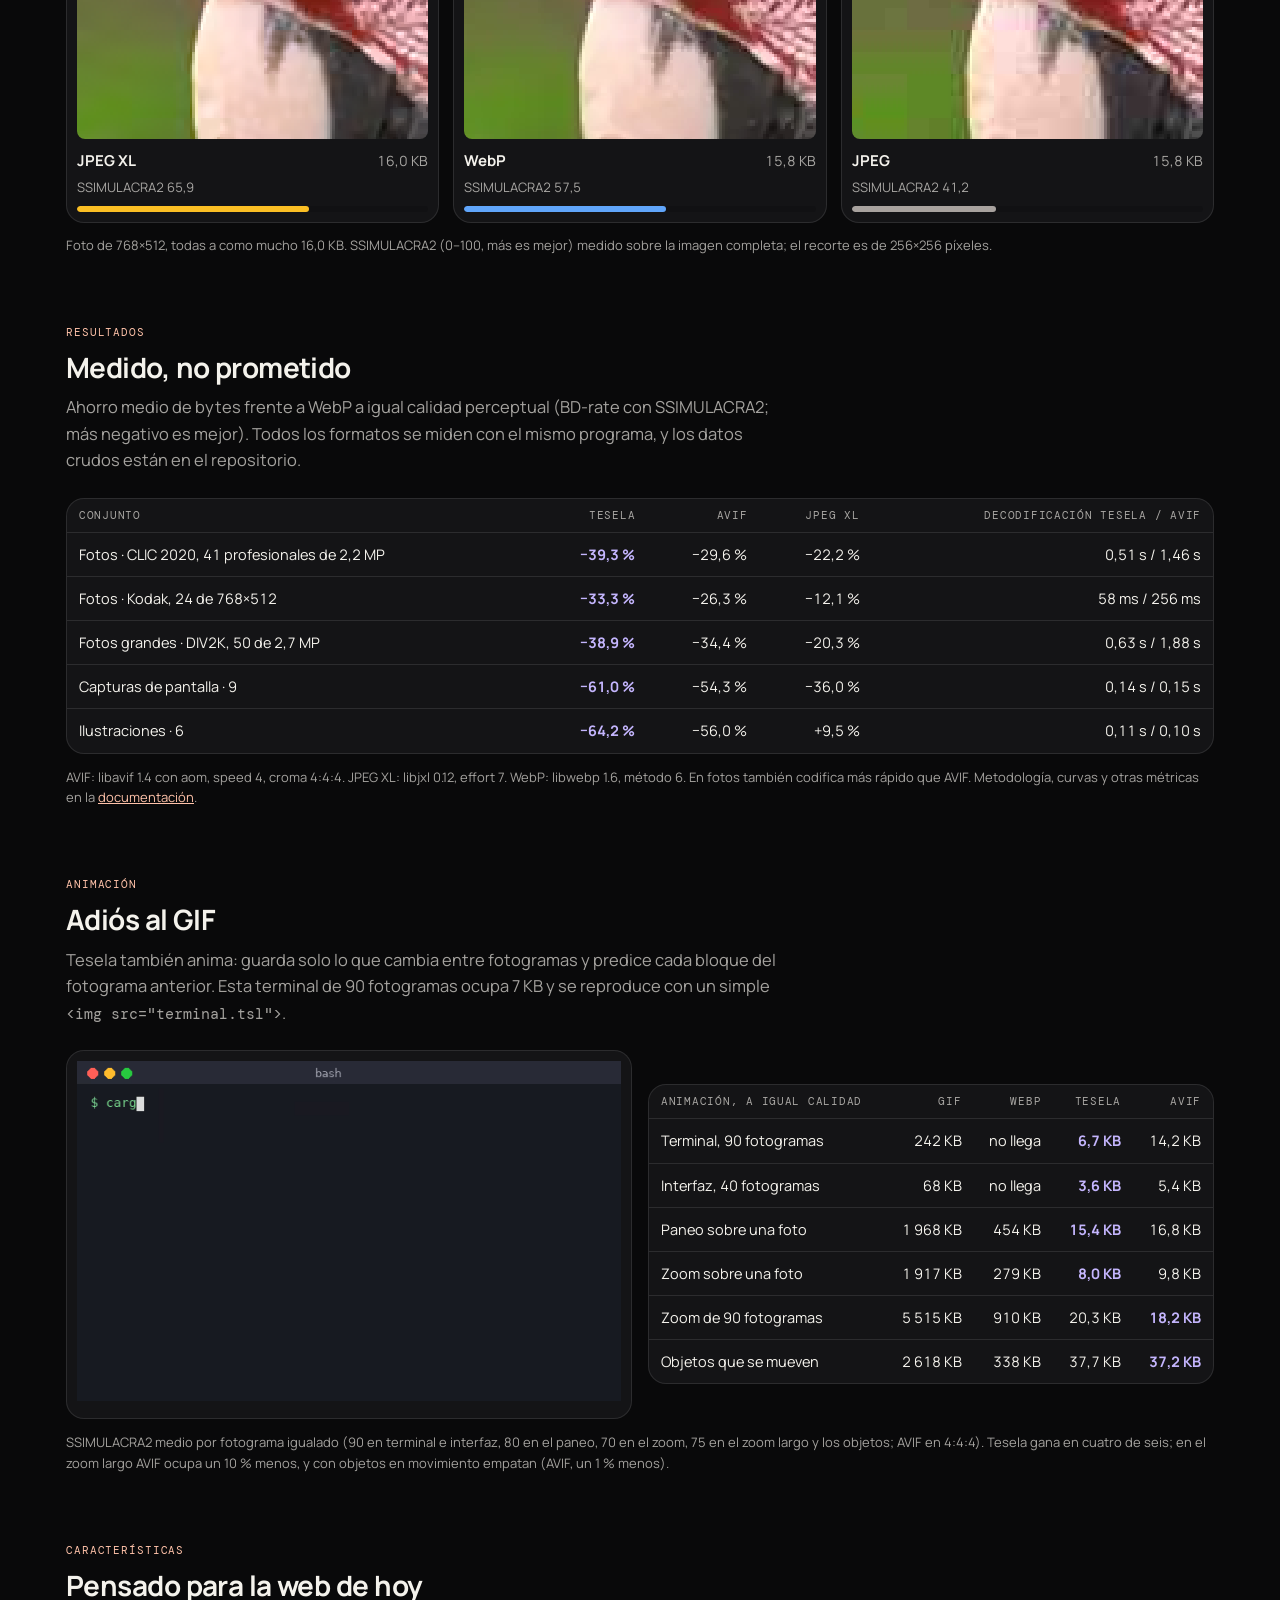
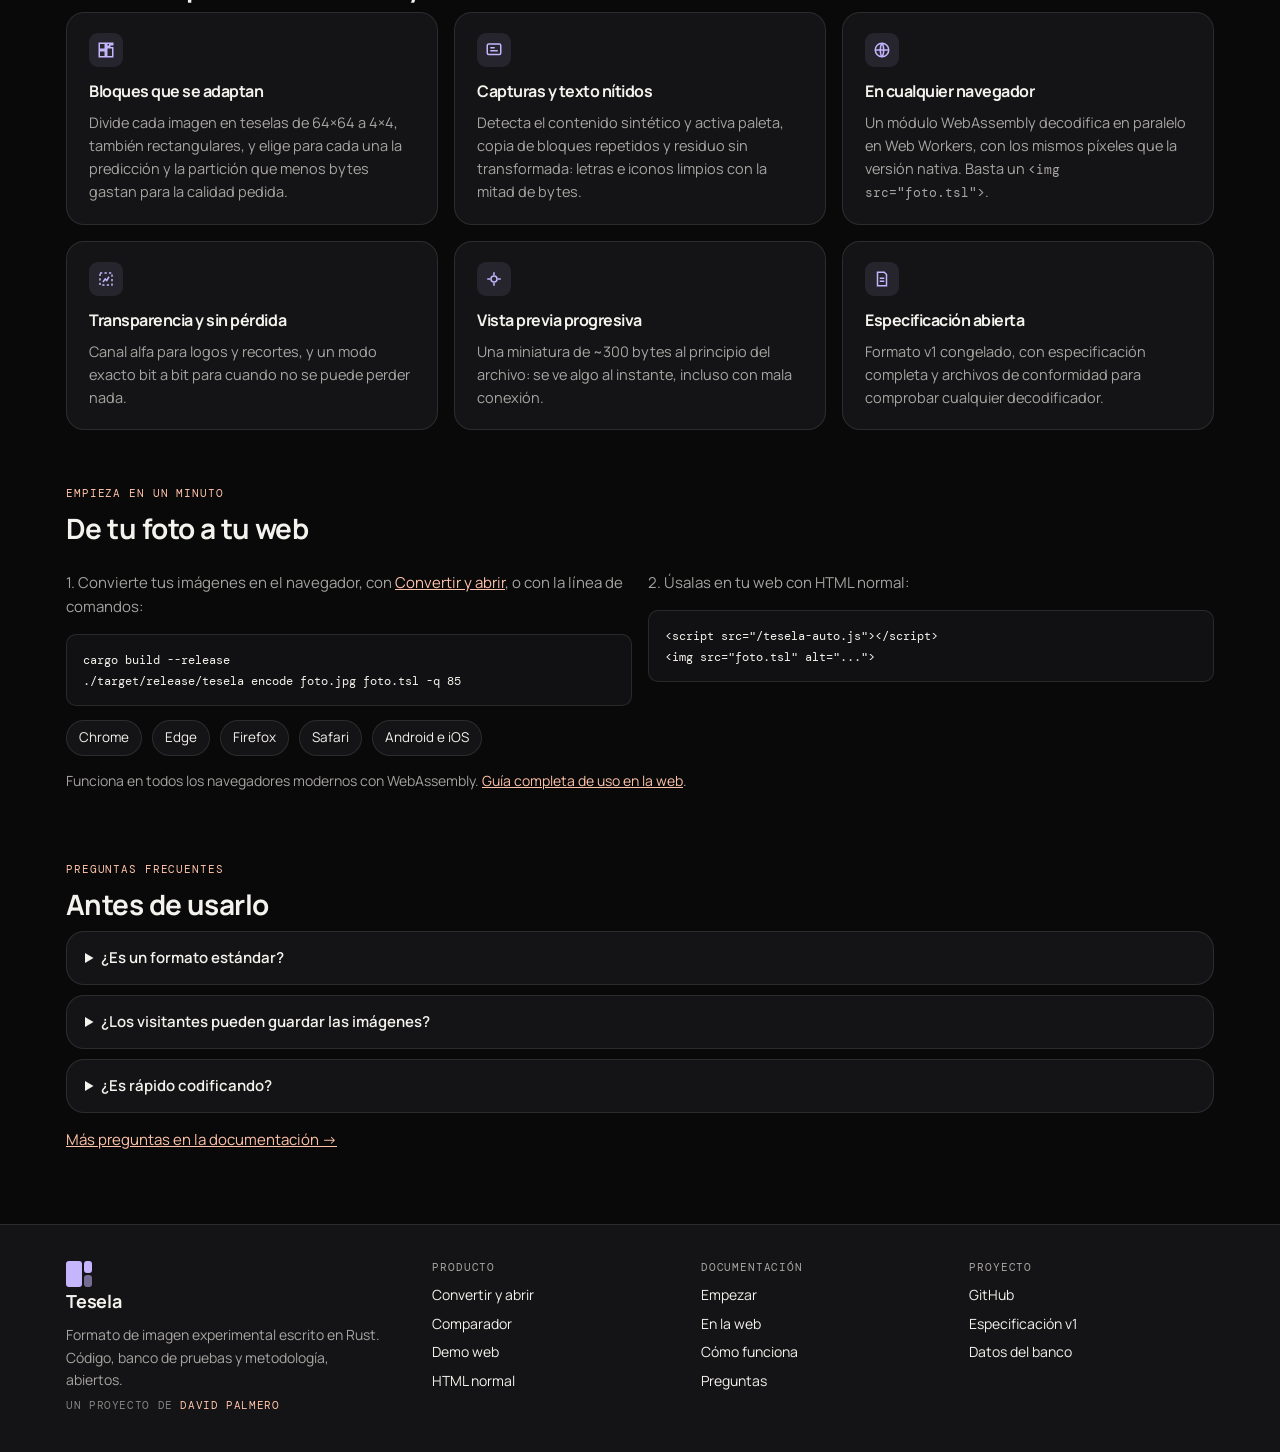
==== commit c7c88d63: "Web: enlace a Convertir y abrir en la navegación, la portada y la documentación Co-Authored-By: Clau" ====
--- a/web/index.html
+++ b/web/index.html
@@ -69,6 +69,7 @@
       <nav class="links">
         <a href="./index.html" aria-current="page">Visión general</a>
         <a href="./docs/index.html">Documentación</a>
+        <a href="./app/index.html">Convertir y abrir</a>
         <a href="./compare/index.html">Comparador</a>
         <a href="./demo/index.html">Demo</a>
         <a class="ext" href="https://github.com/davidpalmerojara/FVD">GitHub</a>
@@ -85,7 +86,8 @@
           un 30&nbsp;% menos que WebP en fotos y un 60&nbsp;% menos en capturas e ilustraciones, por delante de
           AVIF y JPEG XL. Y funciona hoy en cualquier navegador.</p>
         <div class="cta">
-          <a class="btn primary" href="./compare/index.html">Pruébalo con tus fotos</a>
+          <a class="btn primary" href="./app/index.html">Convierte tus imágenes</a>
+          <a class="btn" href="./compare/index.html">Compáralo con WebP y AVIF</a>
           <a class="btn" href="./docs/index.html#empezar">Empezar</a>
         </div>
       </div>
@@ -194,7 +196,7 @@
       <h2>De tu foto a tu web</h2>
       <div class="grid-2">
         <div>
-          <p class="muted">1. Convierte tus imágenes con la línea de comandos:</p>
+          <p class="muted">1. Convierte tus imágenes en el navegador, con <a href="./app/index.html">Convertir y abrir</a>, o con la línea de comandos:</p>
           <pre><code>cargo build --release
 ./target/release/tesela encode foto.jpg foto.tsl -q 85</code></pre>
         </div>
@@ -231,7 +233,7 @@
       <div><a class="brand" href="./index.html"><span class="logo"><i></i><i></i><i></i></span>Tesela</a>
         <p>Formato de imagen experimental escrito en Rust. Código, banco de pruebas y metodología, abiertos.</p>
         <p class="by">Un proyecto de <a href="https://davidpalmero.dev/">David Palmero</a></p></div>
-      <div><h4>Producto</h4><a href="./compare/index.html">Comparador</a><a href="./demo/index.html">Demo web</a><a href="./demo/img.html">HTML normal</a></div>
+      <div><h4>Producto</h4><a href="./app/index.html">Convertir y abrir</a><a href="./compare/index.html">Comparador</a><a href="./demo/index.html">Demo web</a><a href="./demo/img.html">HTML normal</a></div>
       <div><h4>Documentación</h4><a href="./docs/index.html#empezar">Empezar</a><a href="./docs/index.html#web">En la web</a><a href="./docs/index.html#formato">Cómo funciona</a><a href="./docs/index.html#faq">Preguntas</a></div>
       <div><h4>Proyecto</h4><a href="https://github.com/davidpalmerojara/FVD">GitHub</a><a href="https://github.com/davidpalmerojara/FVD/blob/HEAD/docs/especificacion-v1.md">Especificación v1</a><a href="https://github.com/davidpalmerojara/FVD/tree/HEAD/bench/results">Datos del banco</a></div>
     </div>
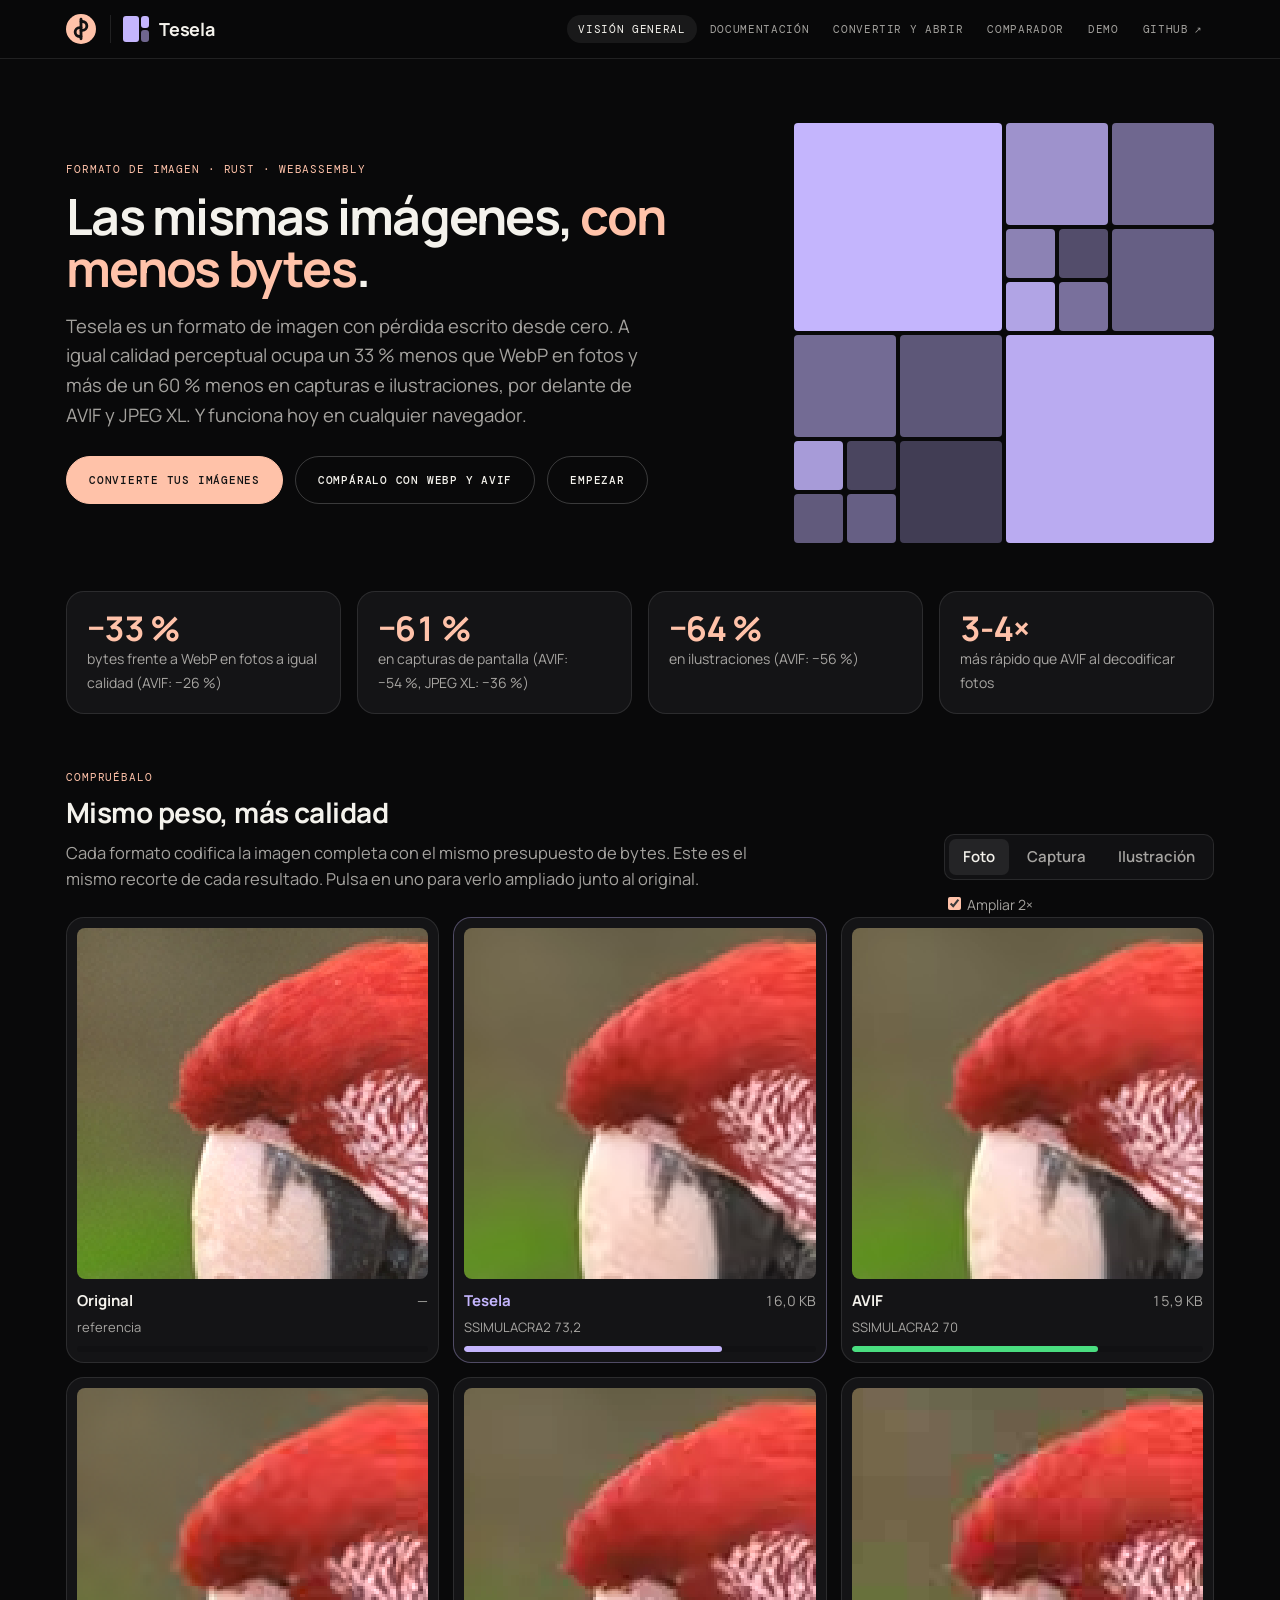
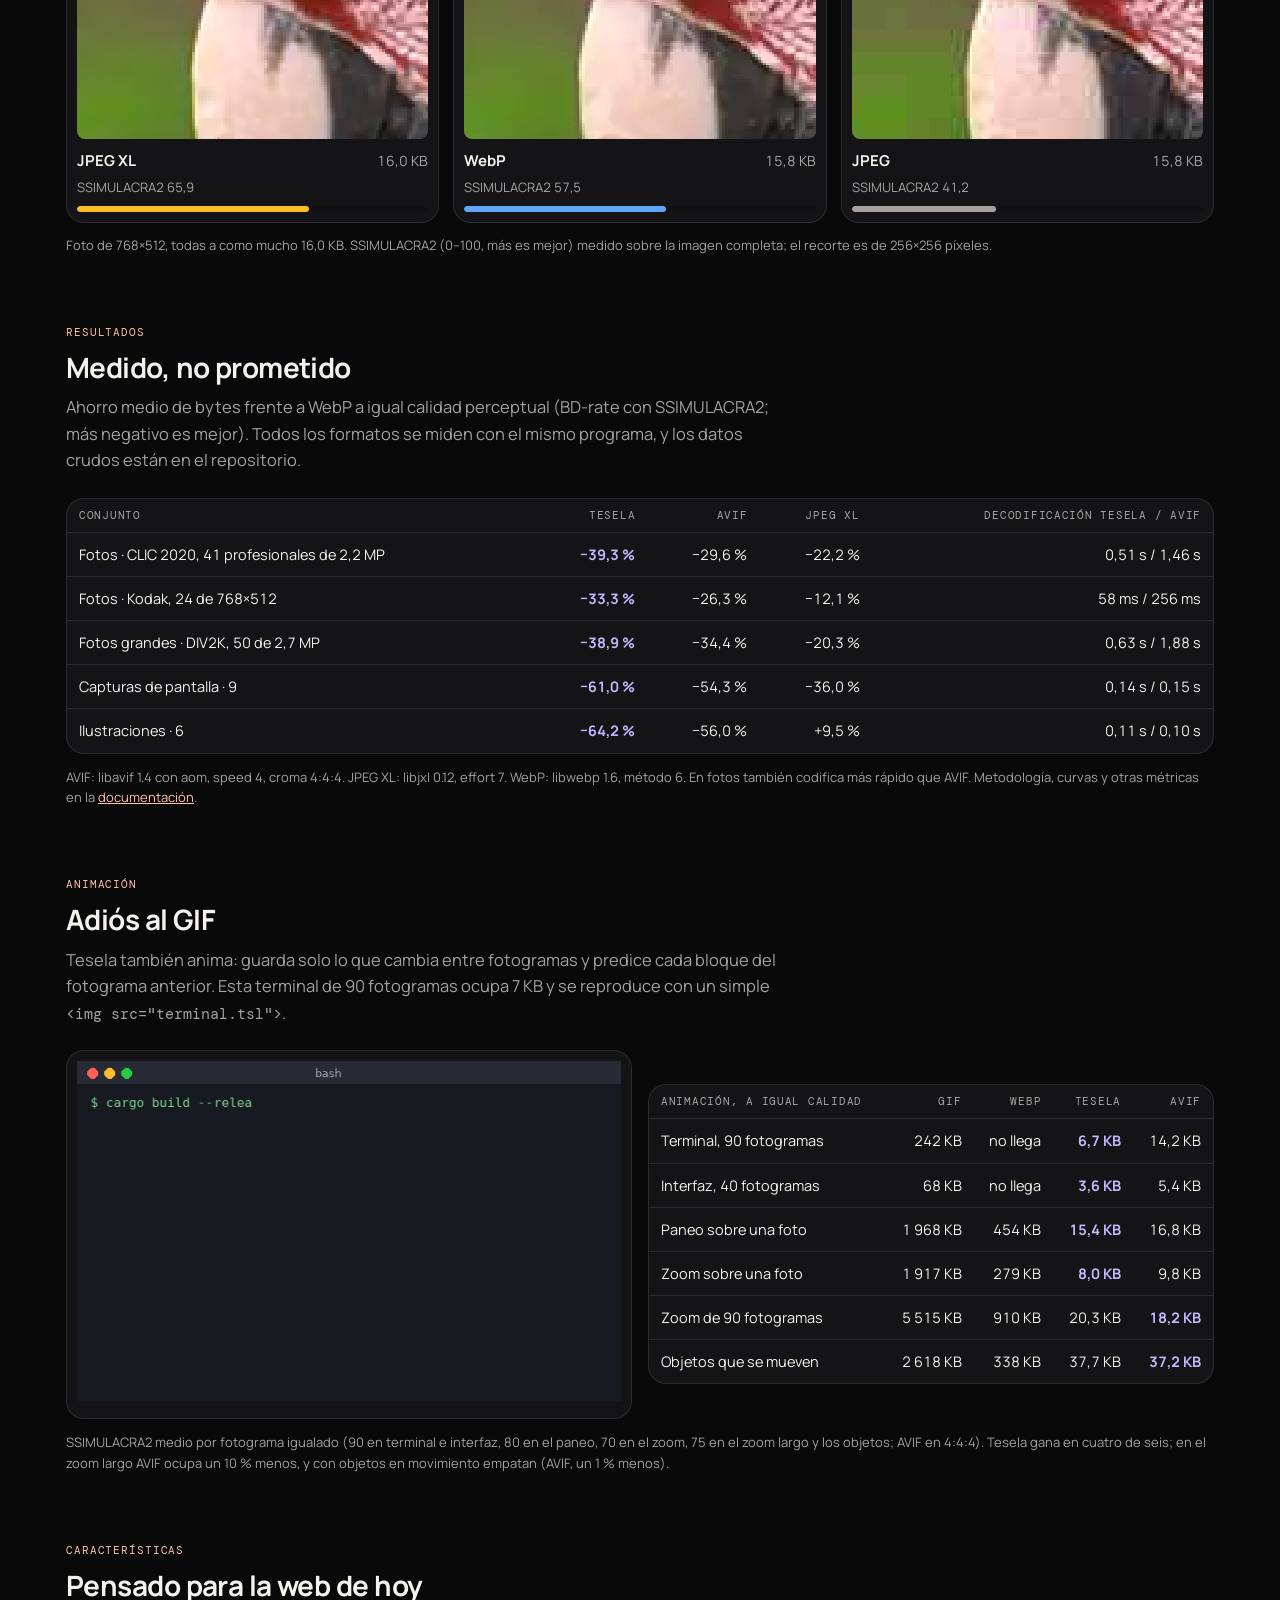
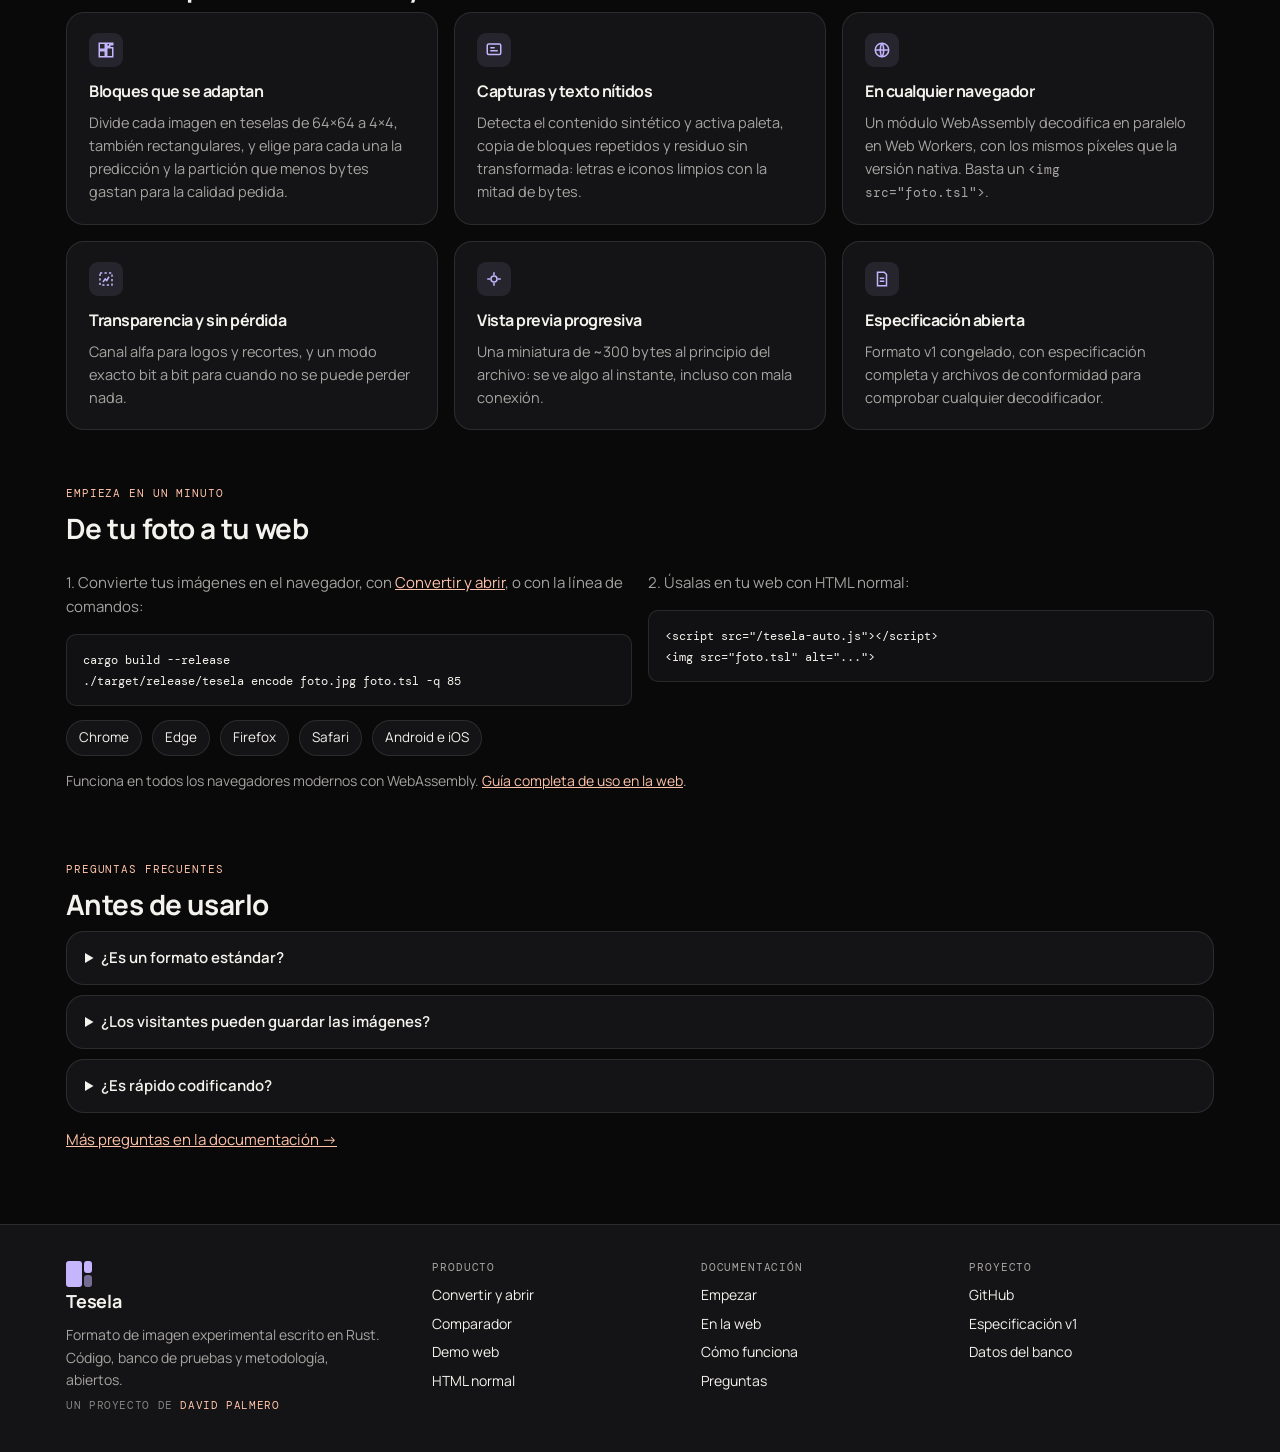
==== commit 269b8880: "Web: cifras de la portada al día (33 % frente a WebP en fotos) y textos del conversor La portada y s" ====
--- a/web/index.html
+++ b/web/index.html
@@ -8,8 +8,8 @@
   <meta property="og:url" content="https://tesela.davidpalmero.dev/">
   <meta name="description" content="Tesela es un formato de imagen escrito desde cero en Rust: a igual calidad perceptual ocupa menos que WebP, AVIF y JPEG XL, y funciona en cualquier navegador con WebAssembly.">
   <meta property="og:title" content="Tesela · formato de imagen">
-  <meta property="og:description" content="Mismas imágenes, menos bytes: un 30 % menos que WebP en fotos y un 60 % menos en capturas, a igual calidad perceptual.">
-  <link rel="stylesheet" href="style.css?v=3">
+  <meta property="og:description" content="Mismas imágenes, menos bytes: un 33 % menos que WebP en fotos y más de un 60 % menos en capturas e ilustraciones, a igual calidad perceptual.">
+  <link rel="stylesheet" href="style.css?v=4">
   <style>
     .hero { padding: 64px 0 8px; display: grid; grid-template-columns: 1.25fr 1fr; gap: 48px; align-items: center; }
     .hero h1 { font-size: 50px; line-height: 1.04; letter-spacing: -0.035em; margin: 0 0 18px; }
@@ -74,6 +74,7 @@
         <a href="./demo/index.html">Demo</a>
         <a class="ext" href="https://github.com/davidpalmerojara/FVD">GitHub</a>
       </nav>
+      <script>{const n=document.querySelector('nav.links'),a=n&&n.querySelector('[aria-current]');if(n){if(a&&n.scrollWidth>n.clientWidth)n.scrollLeft=a.offsetLeft-(n.clientWidth-a.offsetWidth)/2;n.addEventListener('focusin',(e)=>e.target.scrollIntoView({block:'nearest',inline:'nearest'}))}}</script>
     </div>
   </header>
 
@@ -83,7 +84,7 @@
         <p class="eyebrow">Formato de imagen · Rust · WebAssembly</p>
         <h1>Las mismas imágenes, <em>con menos bytes</em>.</h1>
         <p>Tesela es un formato de imagen con pérdida escrito desde cero. A igual calidad perceptual ocupa
-          un 30&nbsp;% menos que WebP en fotos y un 60&nbsp;% menos en capturas e ilustraciones, por delante de
+          un 33&nbsp;% menos que WebP en fotos y más de un 60&nbsp;% menos en capturas e ilustraciones, por delante de
           AVIF y JPEG XL. Y funciona hoy en cualquier navegador.</p>
         <div class="cta">
           <a class="btn primary" href="./app/index.html">Convierte tus imágenes</a>
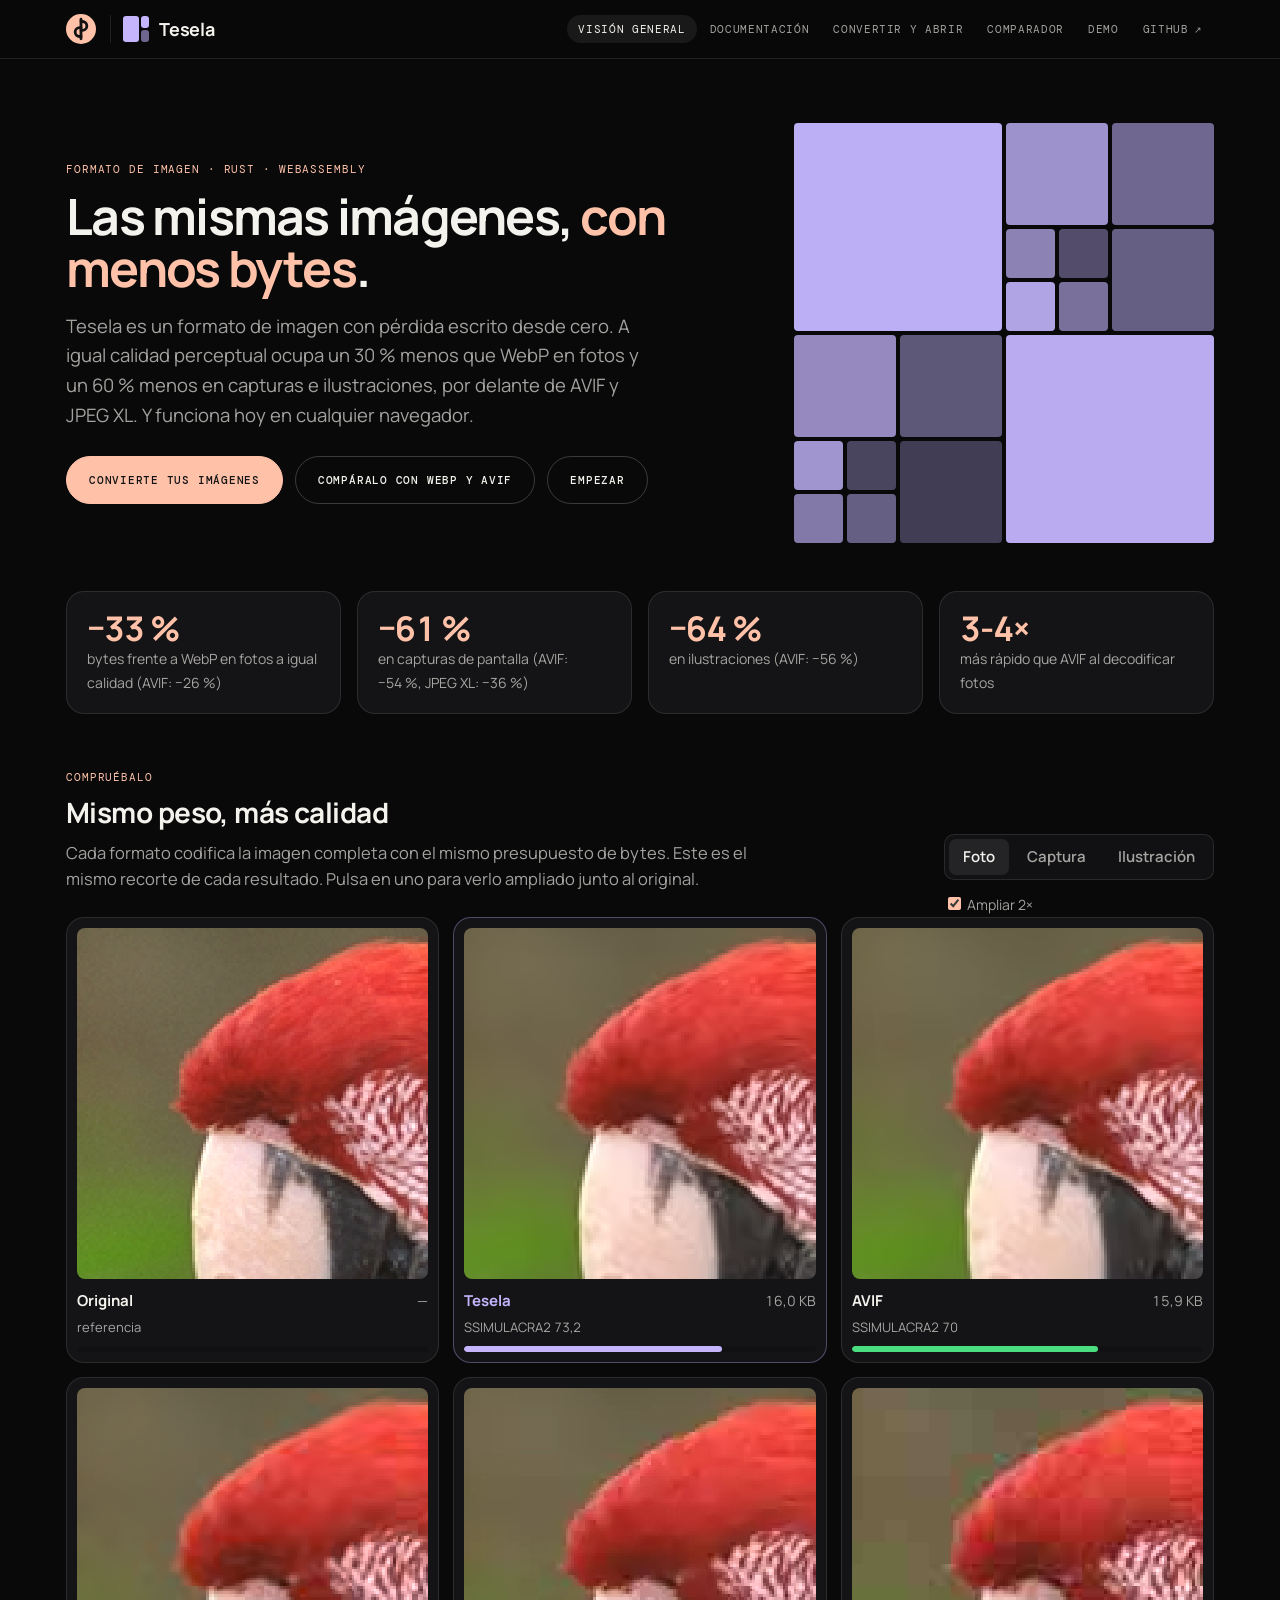
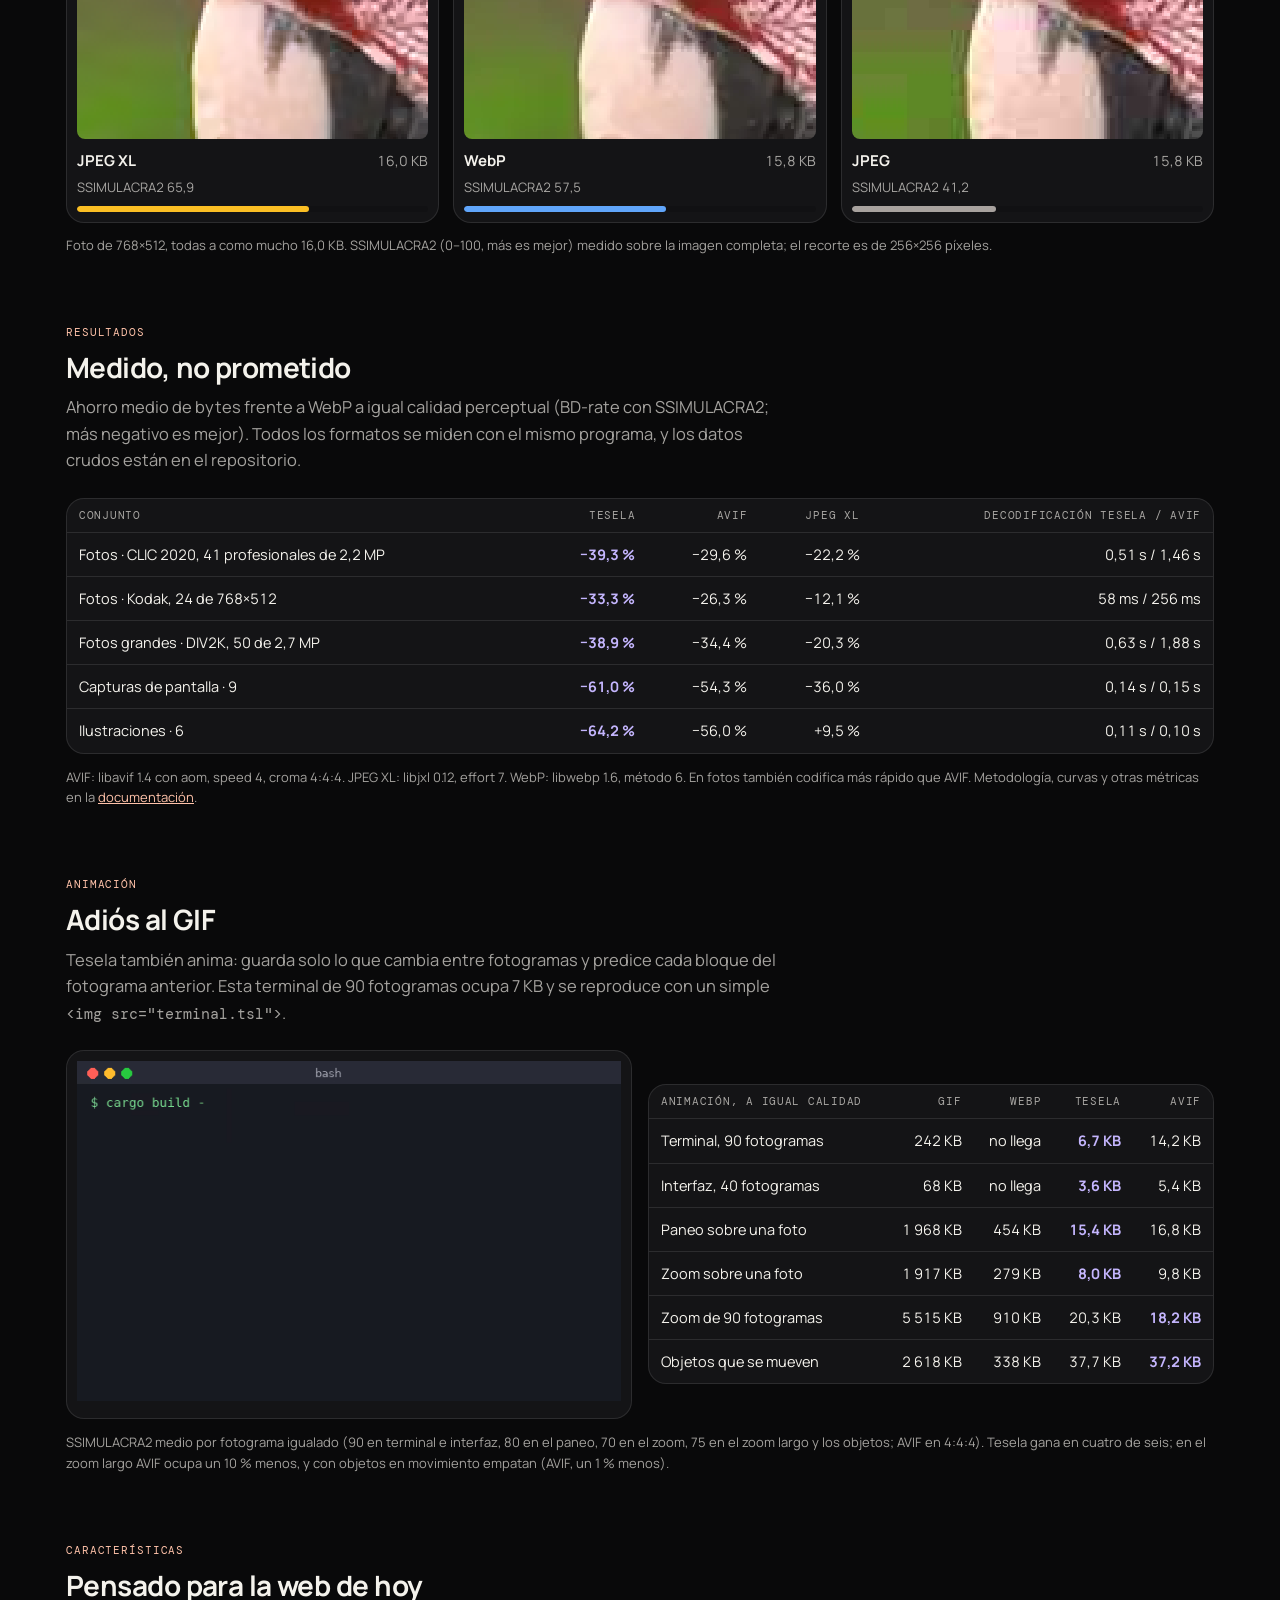
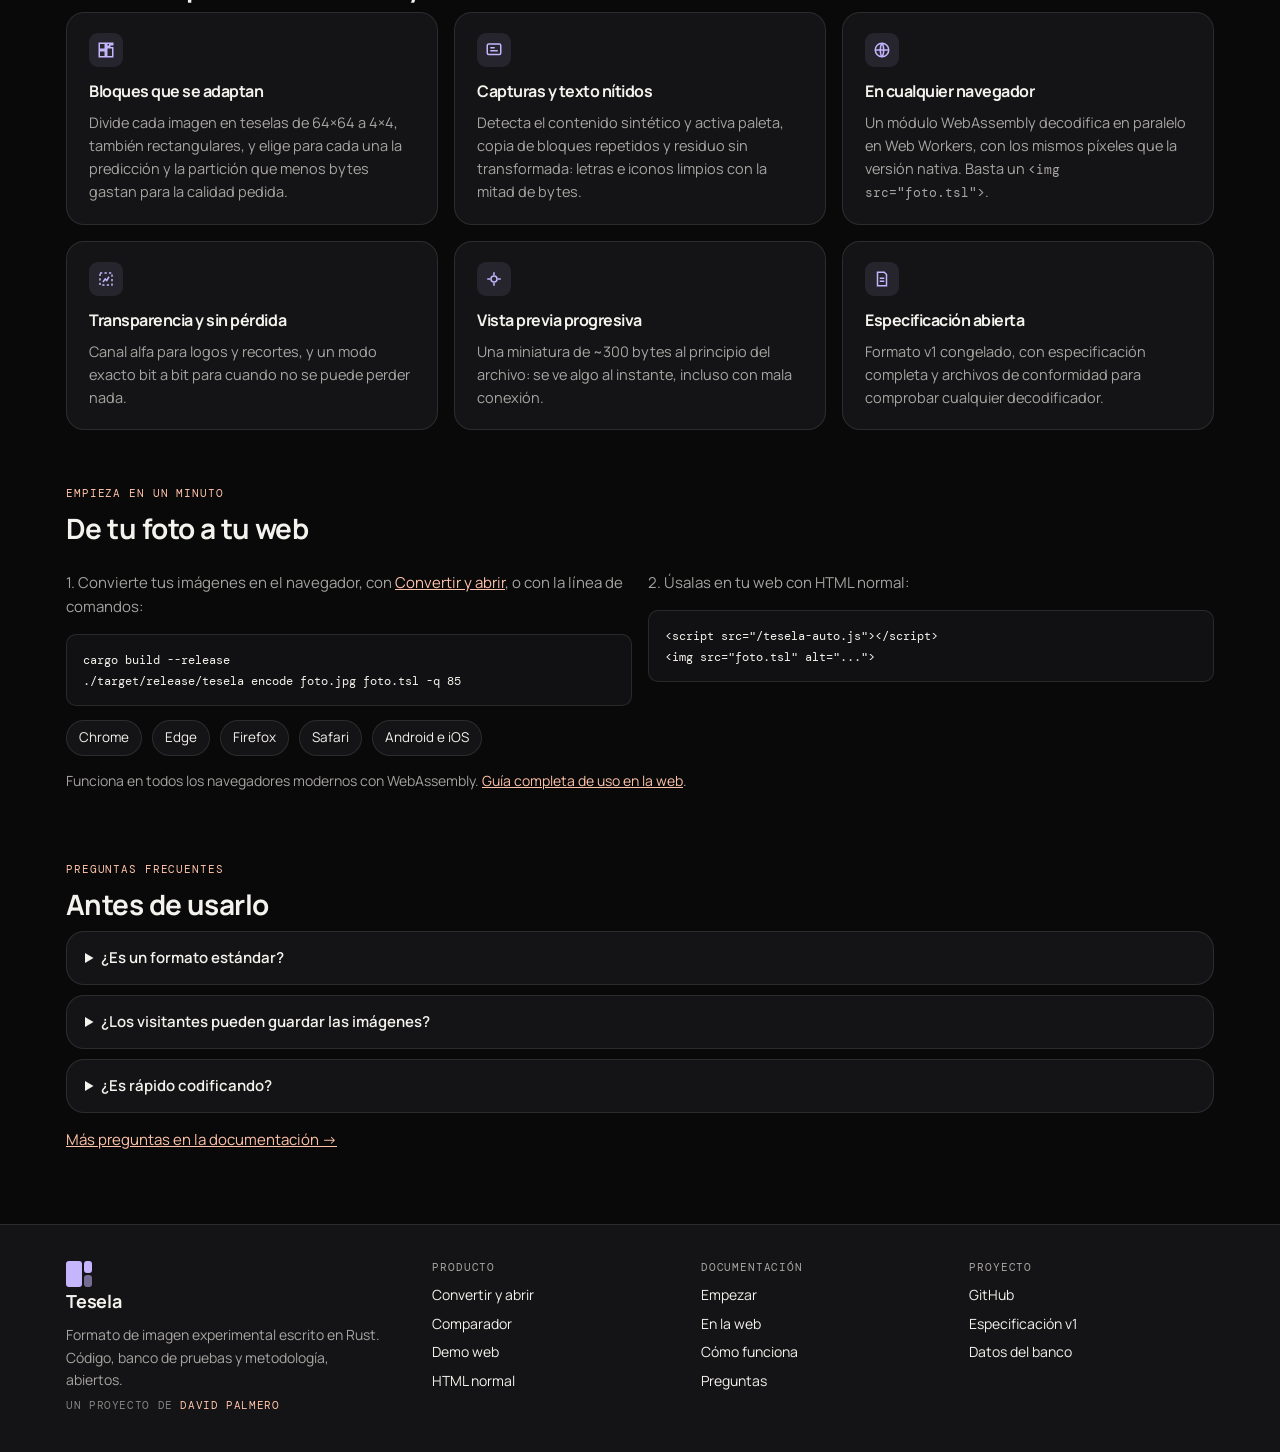
==== commit 7ce05128: "Web: cabecera compacta en móvil y tableta (una sola fila) En pantallas de hasta 1000 px la cabecera " ====
--- a/web/index.html
+++ b/web/index.html
@@ -8,7 +8,7 @@
   <meta property="og:url" content="https://tesela.davidpalmero.dev/">
   <meta name="description" content="Tesela es un formato de imagen escrito desde cero en Rust: a igual calidad perceptual ocupa menos que WebP, AVIF y JPEG XL, y funciona en cualquier navegador con WebAssembly.">
   <meta property="og:title" content="Tesela · formato de imagen">
-  <meta property="og:description" content="Mismas imágenes, menos bytes: un 33 % menos que WebP en fotos y más de un 60 % menos en capturas e ilustraciones, a igual calidad perceptual.">
+  <meta property="og:description" content="Mismas imágenes, menos bytes: un 30 % menos que WebP en fotos y un 60 % menos en capturas, a igual calidad perceptual.">
   <link rel="stylesheet" href="style.css?v=4">
   <style>
     .hero { padding: 64px 0 8px; display: grid; grid-template-columns: 1.25fr 1fr; gap: 48px; align-items: center; }
@@ -84,7 +84,7 @@
         <p class="eyebrow">Formato de imagen · Rust · WebAssembly</p>
         <h1>Las mismas imágenes, <em>con menos bytes</em>.</h1>
         <p>Tesela es un formato de imagen con pérdida escrito desde cero. A igual calidad perceptual ocupa
-          un 33&nbsp;% menos que WebP en fotos y más de un 60&nbsp;% menos en capturas e ilustraciones, por delante de
+          un 30&nbsp;% menos que WebP en fotos y un 60&nbsp;% menos en capturas e ilustraciones, por delante de
           AVIF y JPEG XL. Y funciona hoy en cualquier navegador.</p>
         <div class="cta">
           <a class="btn primary" href="./app/index.html">Convierte tus imágenes</a>
--- a/web/style.css
+++ b/web/style.css
@@ -194,6 +194,29 @@
   footer.site .wrap { grid-template-columns: 1fr 1fr; }
   .section h2 { font-size: 24px; }
 }
-@media (max-width: 560px) {
-  nav.links { margin-left: 0; width: 100%; gap: 14px; flex-wrap: wrap; }
-}
+/* Cabecera compacta: en pantallas estrechas sigue siendo una sola fila (marca
+   y navegación) y la navegación se desplaza en horizontal, con los bordes
+   difuminados para indicar que hay más. Un script de una línea en cada página
+   centra el enlace de la página actual y, con el teclado, lleva a la vista el
+   enlace que recibe el foco. */
+@media (max-width: 1000px) {
+  header.top .wrap { flex-wrap: nowrap; gap: 12px; padding-top: 10px; padding-bottom: 10px; }
+  .brand { flex: none; }
+  nav.links {
+    position: relative; flex: 1 1 auto; min-width: 0; margin: 0 -16px 0 0; padding: 4px 16px;
+    overflow-x: auto; overscroll-behavior-x: contain; scrollbar-width: none;
+    scroll-padding-inline: 18px 32px; /* lo que tapa el difuminado */
+    -webkit-mask-image: linear-gradient(to right, transparent, #000 14px, #000 calc(100% - 28px), transparent);
+    mask-image: linear-gradient(to right, transparent, #000 14px, #000 calc(100% - 28px), transparent);
+  }
+  nav.links::-webkit-scrollbar { display: none; }
+  nav.links a { flex: none; white-space: nowrap; }
+  /* Alineada a la derecha si cabe; si no, desde el principio (sin cortar nada). */
+  nav.links a:first-child { margin-left: auto; }
+  nav.links a:focus-visible { outline-offset: -2px; }
+}
+@media (max-width: 420px) {
+  .dp + .brand { padding-left: 10px; }
+  .brand { font-size: 17px; gap: 8px; }
+  .logo { width: 22px; height: 22px; }
+}
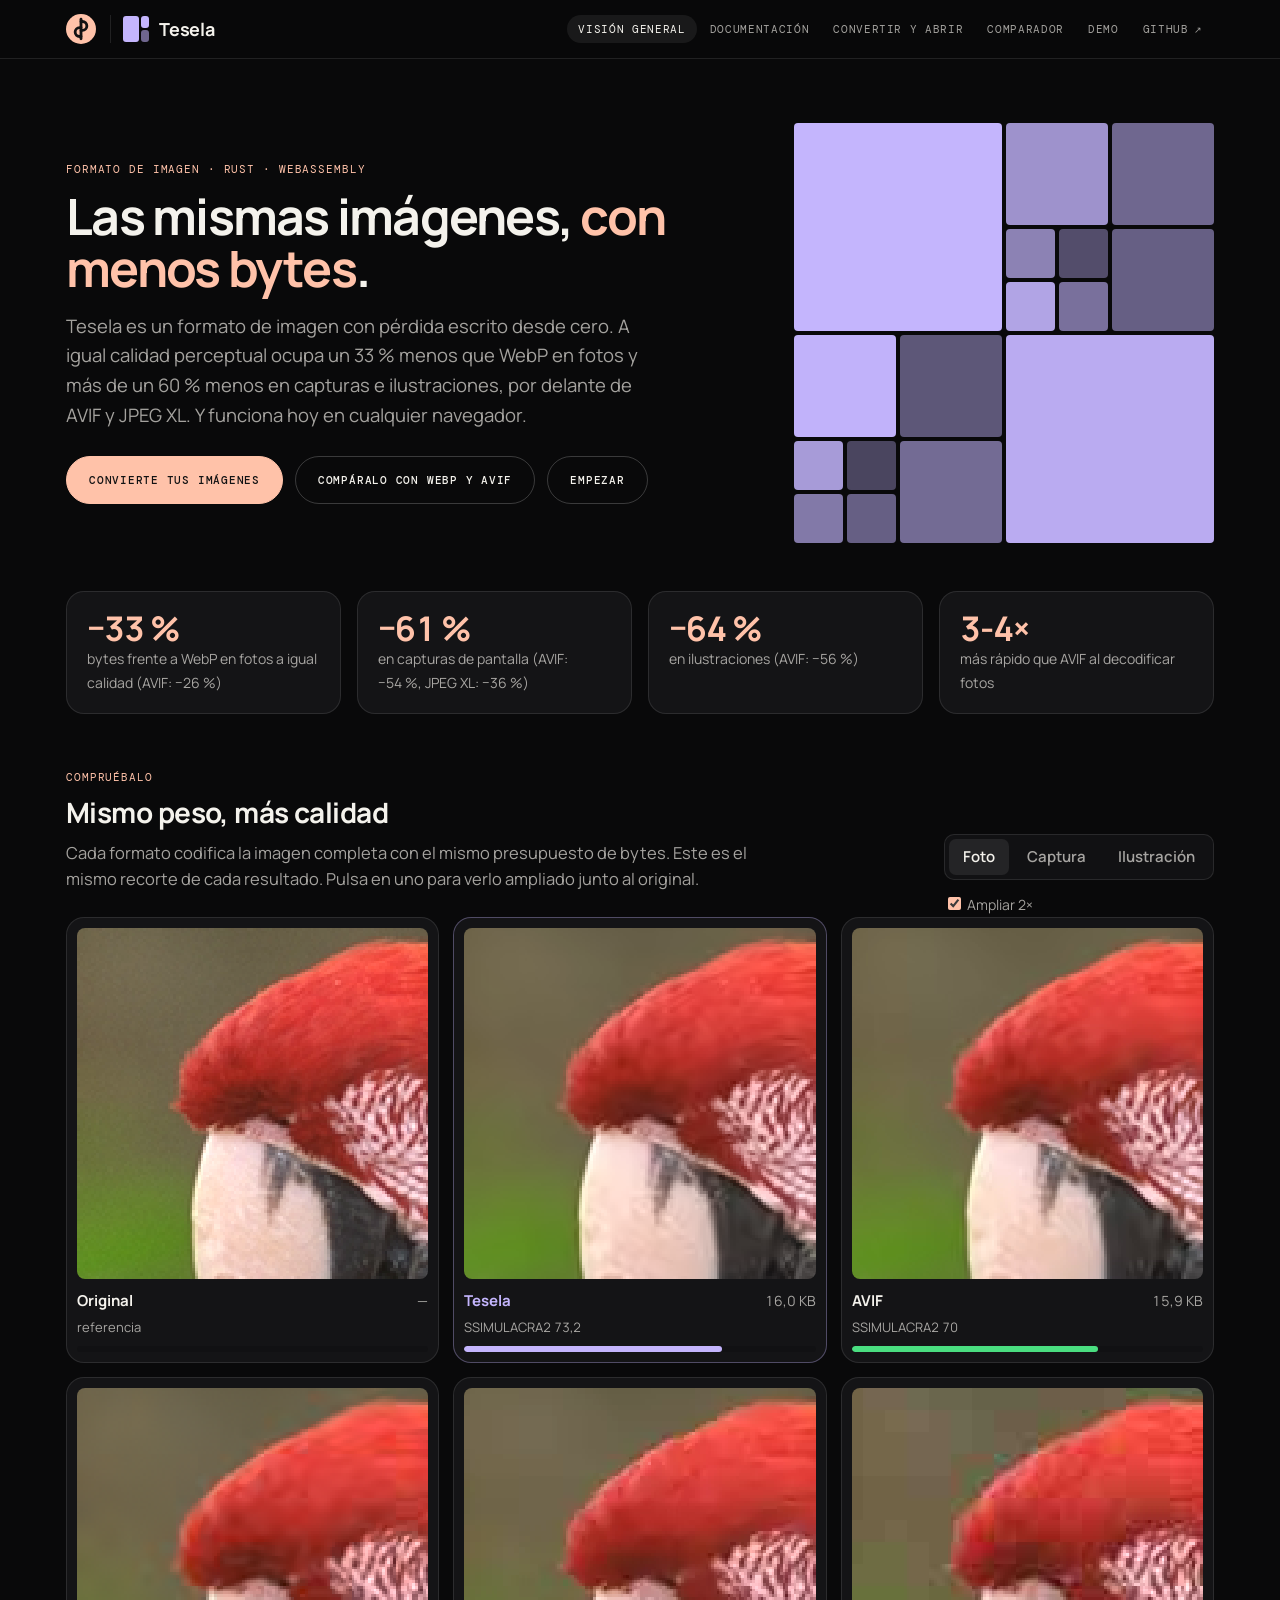
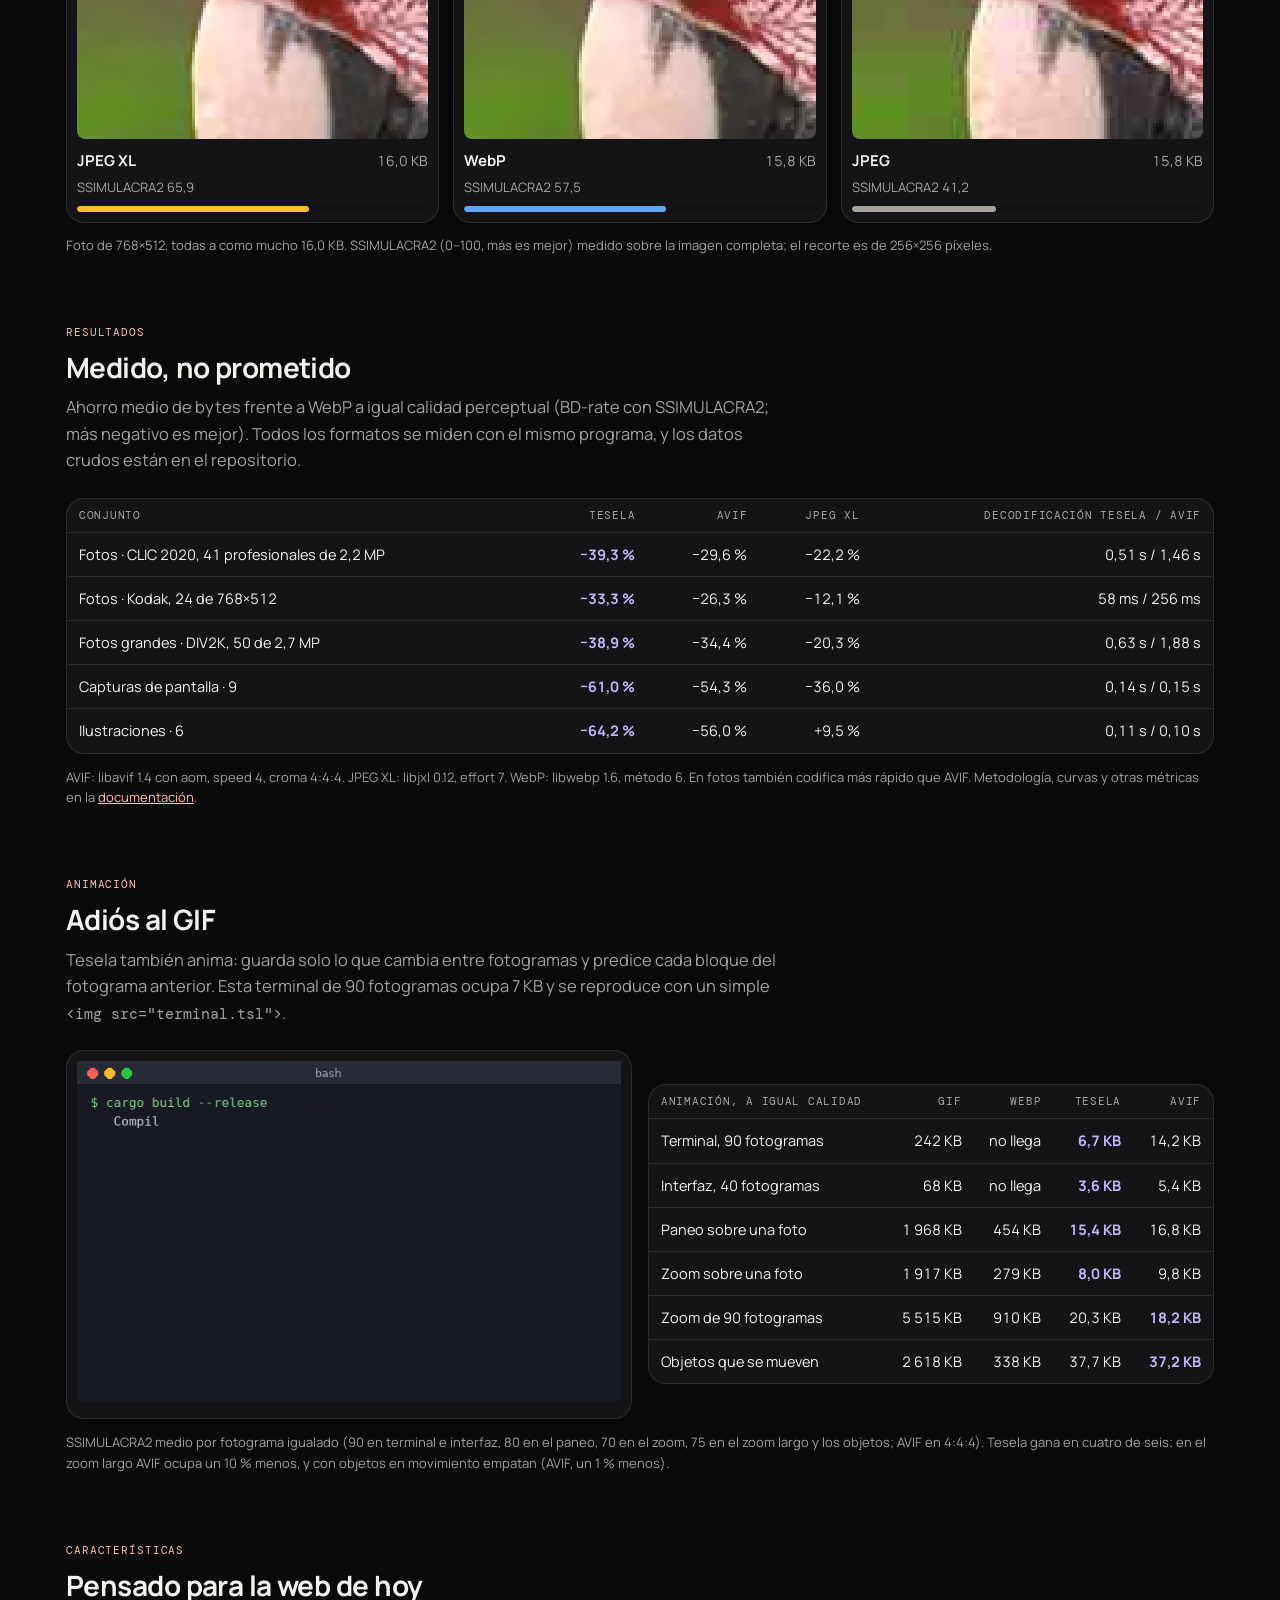
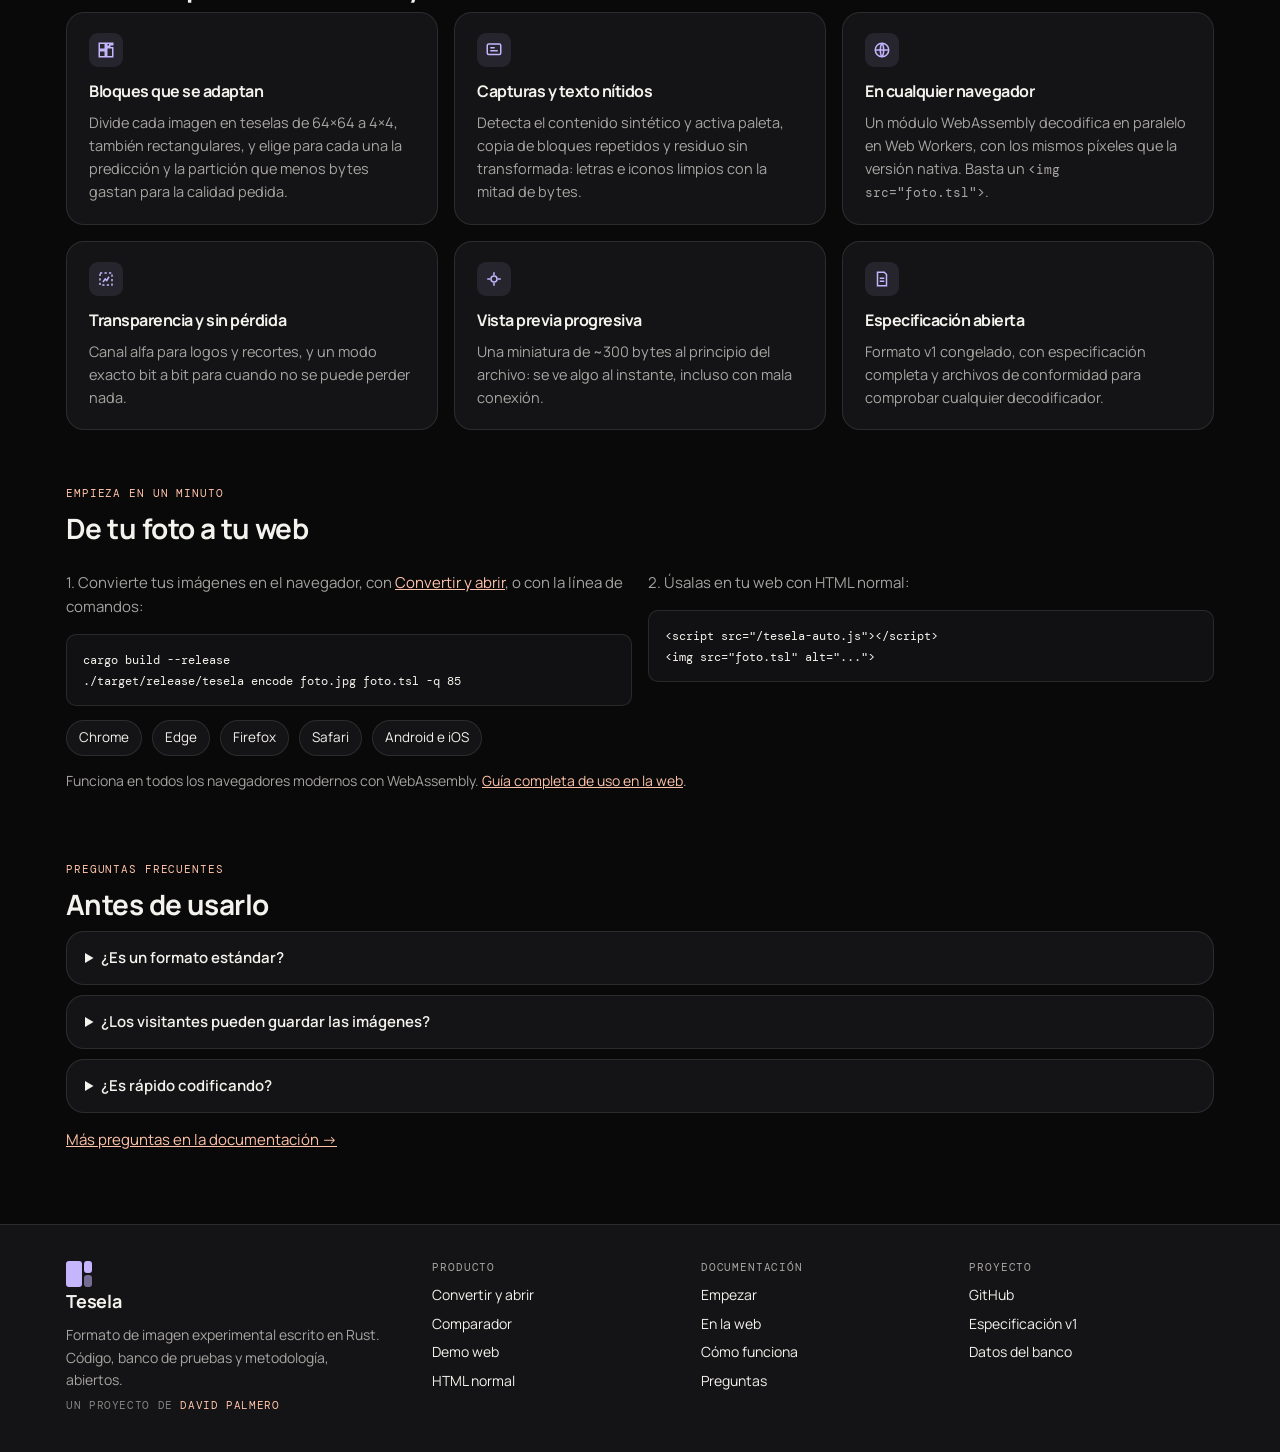
==== commit 7903b502: "Enlaces al repositorio nuevo: github.com/davidpalmerojara/Tesela Co-Authored-By: Claude Opus 5.5 <no" ====
--- a/web/index.html
+++ b/web/index.html
@@ -8,7 +8,7 @@
   <meta property="og:url" content="https://tesela.davidpalmero.dev/">
   <meta name="description" content="Tesela es un formato de imagen escrito desde cero en Rust: a igual calidad perceptual ocupa menos que WebP, AVIF y JPEG XL, y funciona en cualquier navegador con WebAssembly.">
   <meta property="og:title" content="Tesela · formato de imagen">
-  <meta property="og:description" content="Mismas imágenes, menos bytes: un 30 % menos que WebP en fotos y un 60 % menos en capturas, a igual calidad perceptual.">
+  <meta property="og:description" content="Mismas imágenes, menos bytes: un 33 % menos que WebP en fotos y más de un 60 % menos en capturas e ilustraciones, a igual calidad perceptual.">
   <link rel="stylesheet" href="style.css?v=4">
   <style>
     .hero { padding: 64px 0 8px; display: grid; grid-template-columns: 1.25fr 1fr; gap: 48px; align-items: center; }
@@ -72,7 +72,7 @@
         <a href="./app/index.html">Convertir y abrir</a>
         <a href="./compare/index.html">Comparador</a>
         <a href="./demo/index.html">Demo</a>
-        <a class="ext" href="https://github.com/davidpalmerojara/FVD">GitHub</a>
+        <a class="ext" href="https://github.com/davidpalmerojara/Tesela">GitHub</a>
       </nav>
       <script>{const n=document.querySelector('nav.links'),a=n&&n.querySelector('[aria-current]');if(n){if(a&&n.scrollWidth>n.clientWidth)n.scrollLeft=a.offsetLeft-(n.clientWidth-a.offsetWidth)/2;n.addEventListener('focusin',(e)=>e.target.scrollIntoView({block:'nearest',inline:'nearest'}))}}</script>
     </div>
@@ -84,7 +84,7 @@
         <p class="eyebrow">Formato de imagen · Rust · WebAssembly</p>
         <h1>Las mismas imágenes, <em>con menos bytes</em>.</h1>
         <p>Tesela es un formato de imagen con pérdida escrito desde cero. A igual calidad perceptual ocupa
-          un 30&nbsp;% menos que WebP en fotos y un 60&nbsp;% menos en capturas e ilustraciones, por delante de
+          un 33&nbsp;% menos que WebP en fotos y más de un 60&nbsp;% menos en capturas e ilustraciones, por delante de
           AVIF y JPEG XL. Y funciona hoy en cualquier navegador.</p>
         <div class="cta">
           <a class="btn primary" href="./app/index.html">Convierte tus imágenes</a>
@@ -236,7 +236,7 @@
         <p class="by">Un proyecto de <a href="https://davidpalmero.dev/">David Palmero</a></p></div>
       <div><h4>Producto</h4><a href="./app/index.html">Convertir y abrir</a><a href="./compare/index.html">Comparador</a><a href="./demo/index.html">Demo web</a><a href="./demo/img.html">HTML normal</a></div>
       <div><h4>Documentación</h4><a href="./docs/index.html#empezar">Empezar</a><a href="./docs/index.html#web">En la web</a><a href="./docs/index.html#formato">Cómo funciona</a><a href="./docs/index.html#faq">Preguntas</a></div>
-      <div><h4>Proyecto</h4><a href="https://github.com/davidpalmerojara/FVD">GitHub</a><a href="https://github.com/davidpalmerojara/FVD/blob/HEAD/docs/especificacion-v1.md">Especificación v1</a><a href="https://github.com/davidpalmerojara/FVD/tree/HEAD/bench/results">Datos del banco</a></div>
+      <div><h4>Proyecto</h4><a href="https://github.com/davidpalmerojara/Tesela">GitHub</a><a href="https://github.com/davidpalmerojara/Tesela/blob/HEAD/docs/especificacion-v1.md">Especificación v1</a><a href="https://github.com/davidpalmerojara/Tesela/tree/HEAD/bench/results">Datos del banco</a></div>
     </div>
   </footer>
 
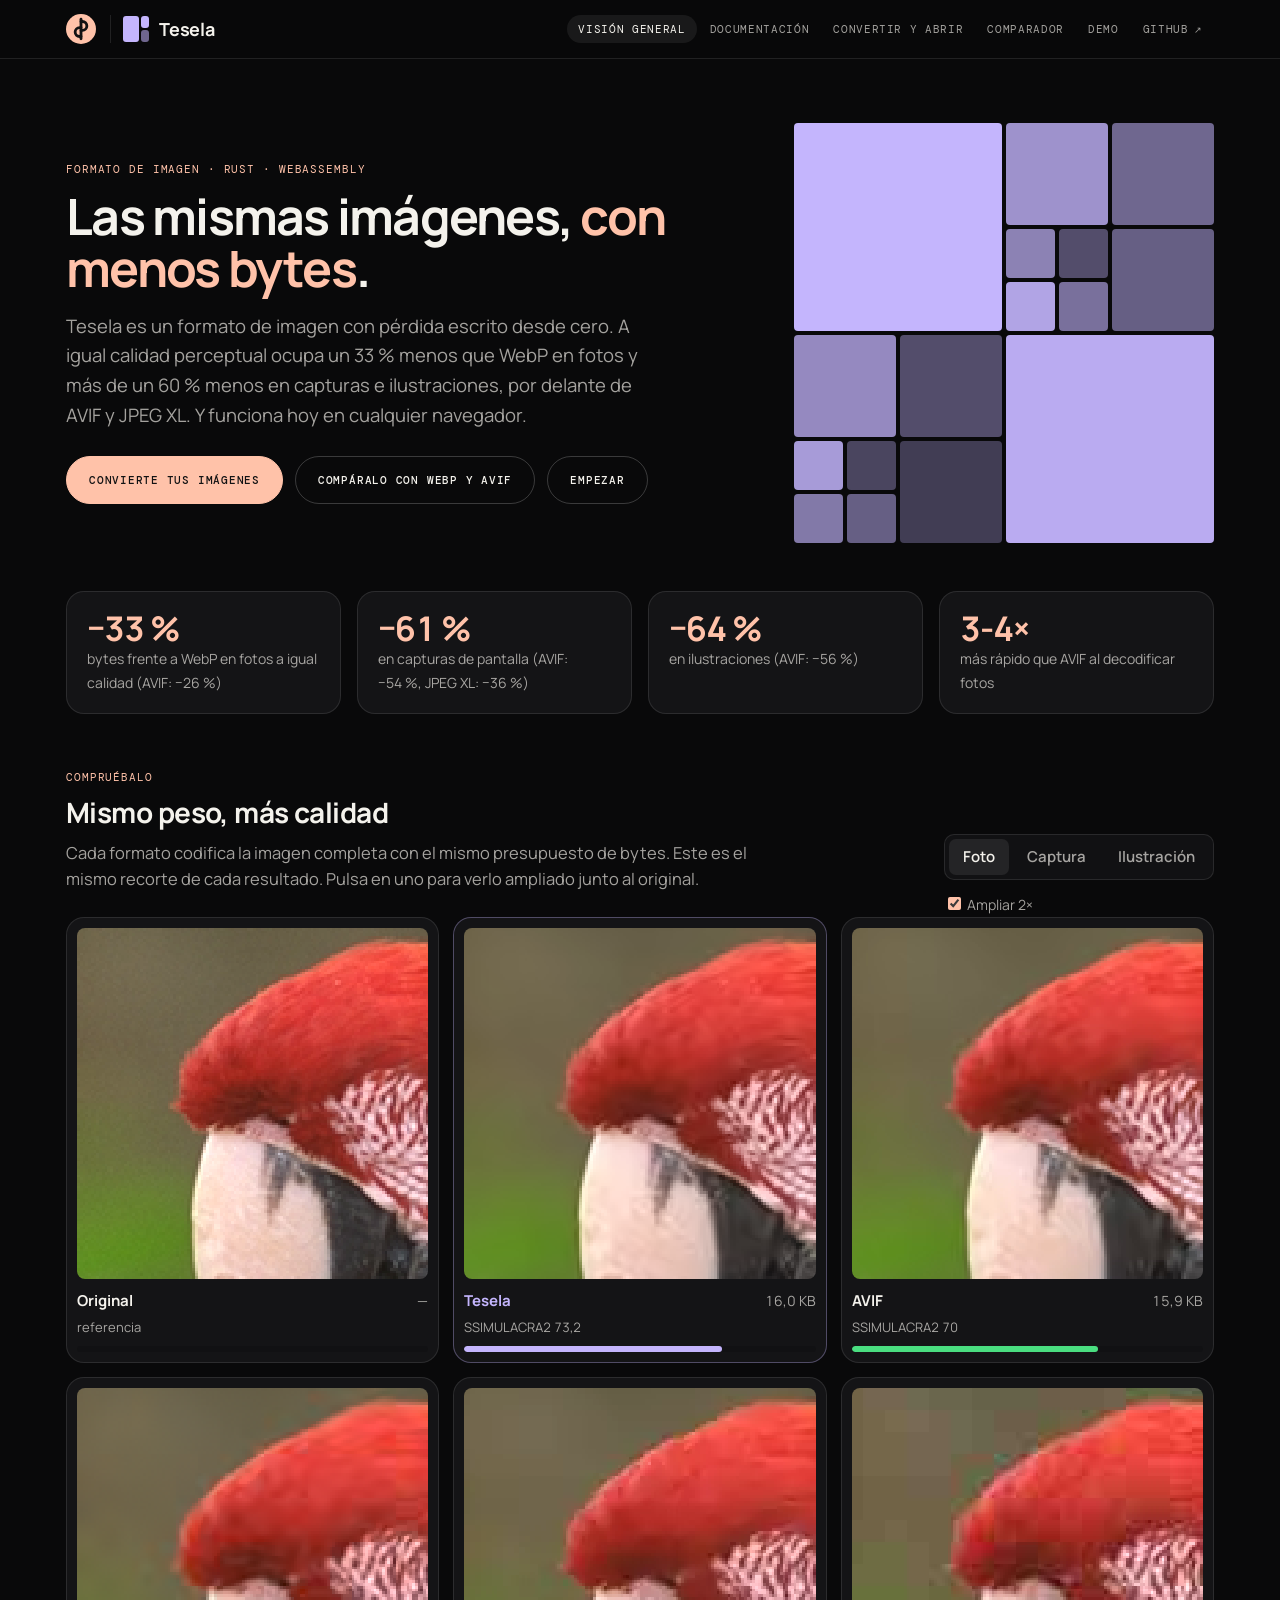
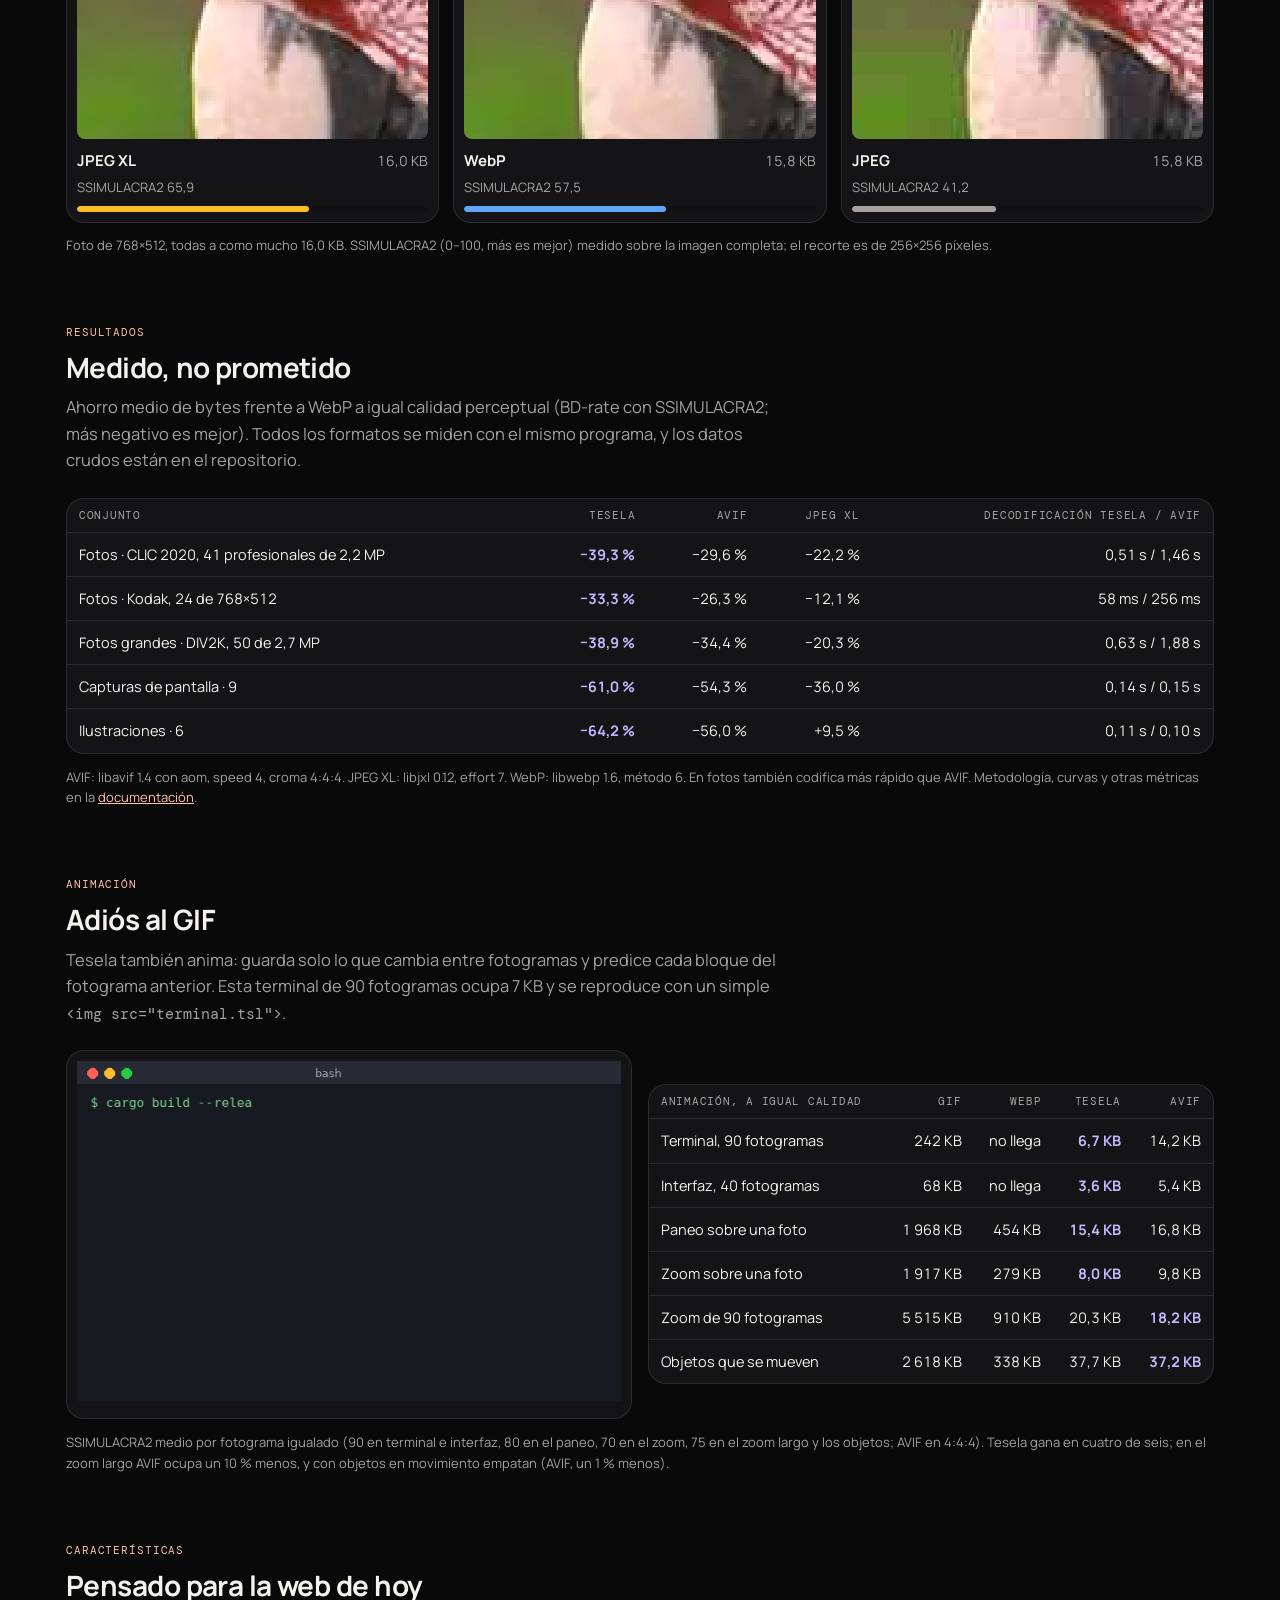
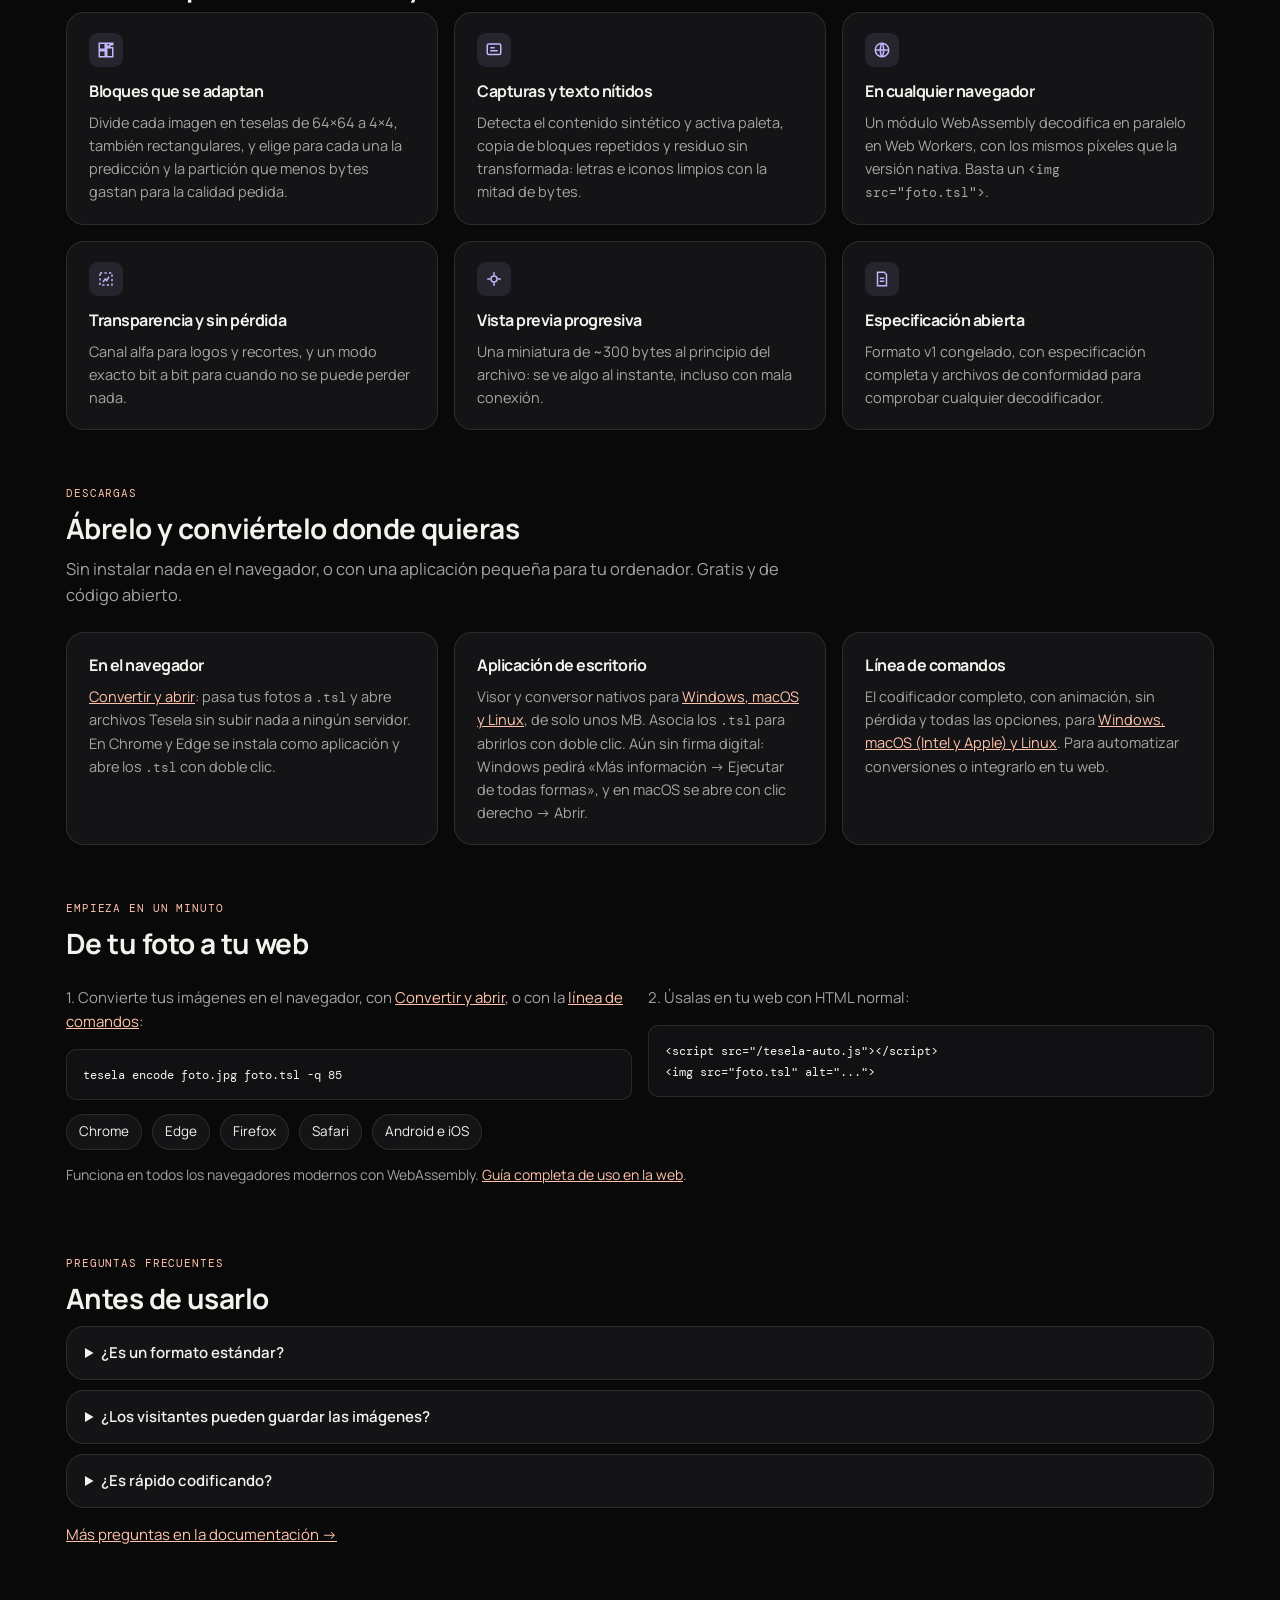
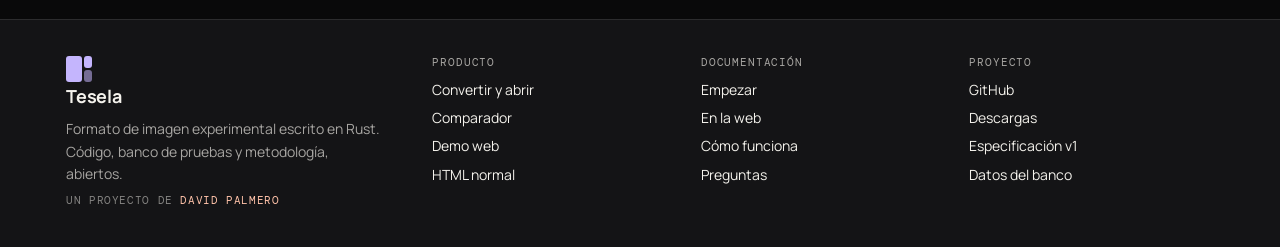
==== commit 0f9f1ae2: "Web: sección de descargas (navegador, escritorio y línea de comandos) y enlaces a la última versión " ====
--- a/web/index.html
+++ b/web/index.html
@@ -192,14 +192,24 @@
       </div>
     </section>
 
+    <section class="section" id="descargas">
+      <p class="eyebrow">Descargas</p>
+      <h2>Ábrelo y conviértelo donde quieras</h2>
+      <p class="lead">Sin instalar nada en el navegador, o con una aplicación pequeña para tu ordenador. Gratis y de código abierto.</p>
+      <div class="grid-3">
+        <div class="card feature"><h3>En el navegador</h3><p><a href="./app/index.html">Convertir y abrir</a>: pasa tus fotos a <code>.tsl</code> y abre archivos Tesela sin subir nada a ningún servidor. En Chrome y Edge se instala como aplicación y abre los <code>.tsl</code> con doble clic.</p></div>
+        <div class="card feature"><h3>Aplicación de escritorio</h3><p>Visor y conversor nativos para <a href="https://github.com/davidpalmerojara/Tesela/releases/latest">Windows, macOS y Linux</a>, de solo unos MB. Asocia los <code>.tsl</code> para abrirlos con doble clic. Aún sin firma digital: Windows pedirá «Más información → Ejecutar de todas formas», y en macOS se abre con clic derecho → Abrir.</p></div>
+        <div class="card feature"><h3>Línea de comandos</h3><p>El codificador completo, con animación, sin pérdida y todas las opciones, para <a href="https://github.com/davidpalmerojara/Tesela/releases/latest">Windows, macOS (Intel y Apple) y Linux</a>. Para automatizar conversiones o integrarlo en tu web.</p></div>
+      </div>
+    </section>
+
     <section class="section start" id="empezar">
       <p class="eyebrow">Empieza en un minuto</p>
       <h2>De tu foto a tu web</h2>
       <div class="grid-2">
         <div>
-          <p class="muted">1. Convierte tus imágenes en el navegador, con <a href="./app/index.html">Convertir y abrir</a>, o con la línea de comandos:</p>
-          <pre><code>cargo build --release
-./target/release/tesela encode foto.jpg foto.tsl -q 85</code></pre>
+          <p class="muted">1. Convierte tus imágenes en el navegador, con <a href="./app/index.html">Convertir y abrir</a>, o con la <a href="#descargas">línea de comandos</a>:</p>
+          <pre><code>tesela encode foto.jpg foto.tsl -q 85</code></pre>
         </div>
         <div>
           <p class="muted">2. Úsalas en tu web con HTML normal:</p>
@@ -236,7 +246,7 @@
         <p class="by">Un proyecto de <a href="https://davidpalmero.dev/">David Palmero</a></p></div>
       <div><h4>Producto</h4><a href="./app/index.html">Convertir y abrir</a><a href="./compare/index.html">Comparador</a><a href="./demo/index.html">Demo web</a><a href="./demo/img.html">HTML normal</a></div>
       <div><h4>Documentación</h4><a href="./docs/index.html#empezar">Empezar</a><a href="./docs/index.html#web">En la web</a><a href="./docs/index.html#formato">Cómo funciona</a><a href="./docs/index.html#faq">Preguntas</a></div>
-      <div><h4>Proyecto</h4><a href="https://github.com/davidpalmerojara/Tesela">GitHub</a><a href="https://github.com/davidpalmerojara/Tesela/blob/HEAD/docs/especificacion-v1.md">Especificación v1</a><a href="https://github.com/davidpalmerojara/Tesela/tree/HEAD/bench/results">Datos del banco</a></div>
+      <div><h4>Proyecto</h4><a href="https://github.com/davidpalmerojara/Tesela">GitHub</a><a href="#descargas">Descargas</a><a href="https://github.com/davidpalmerojara/Tesela/blob/HEAD/docs/especificacion-v1.md">Especificación v1</a><a href="https://github.com/davidpalmerojara/Tesela/tree/HEAD/bench/results">Datos del banco</a></div>
     </div>
   </footer>
 
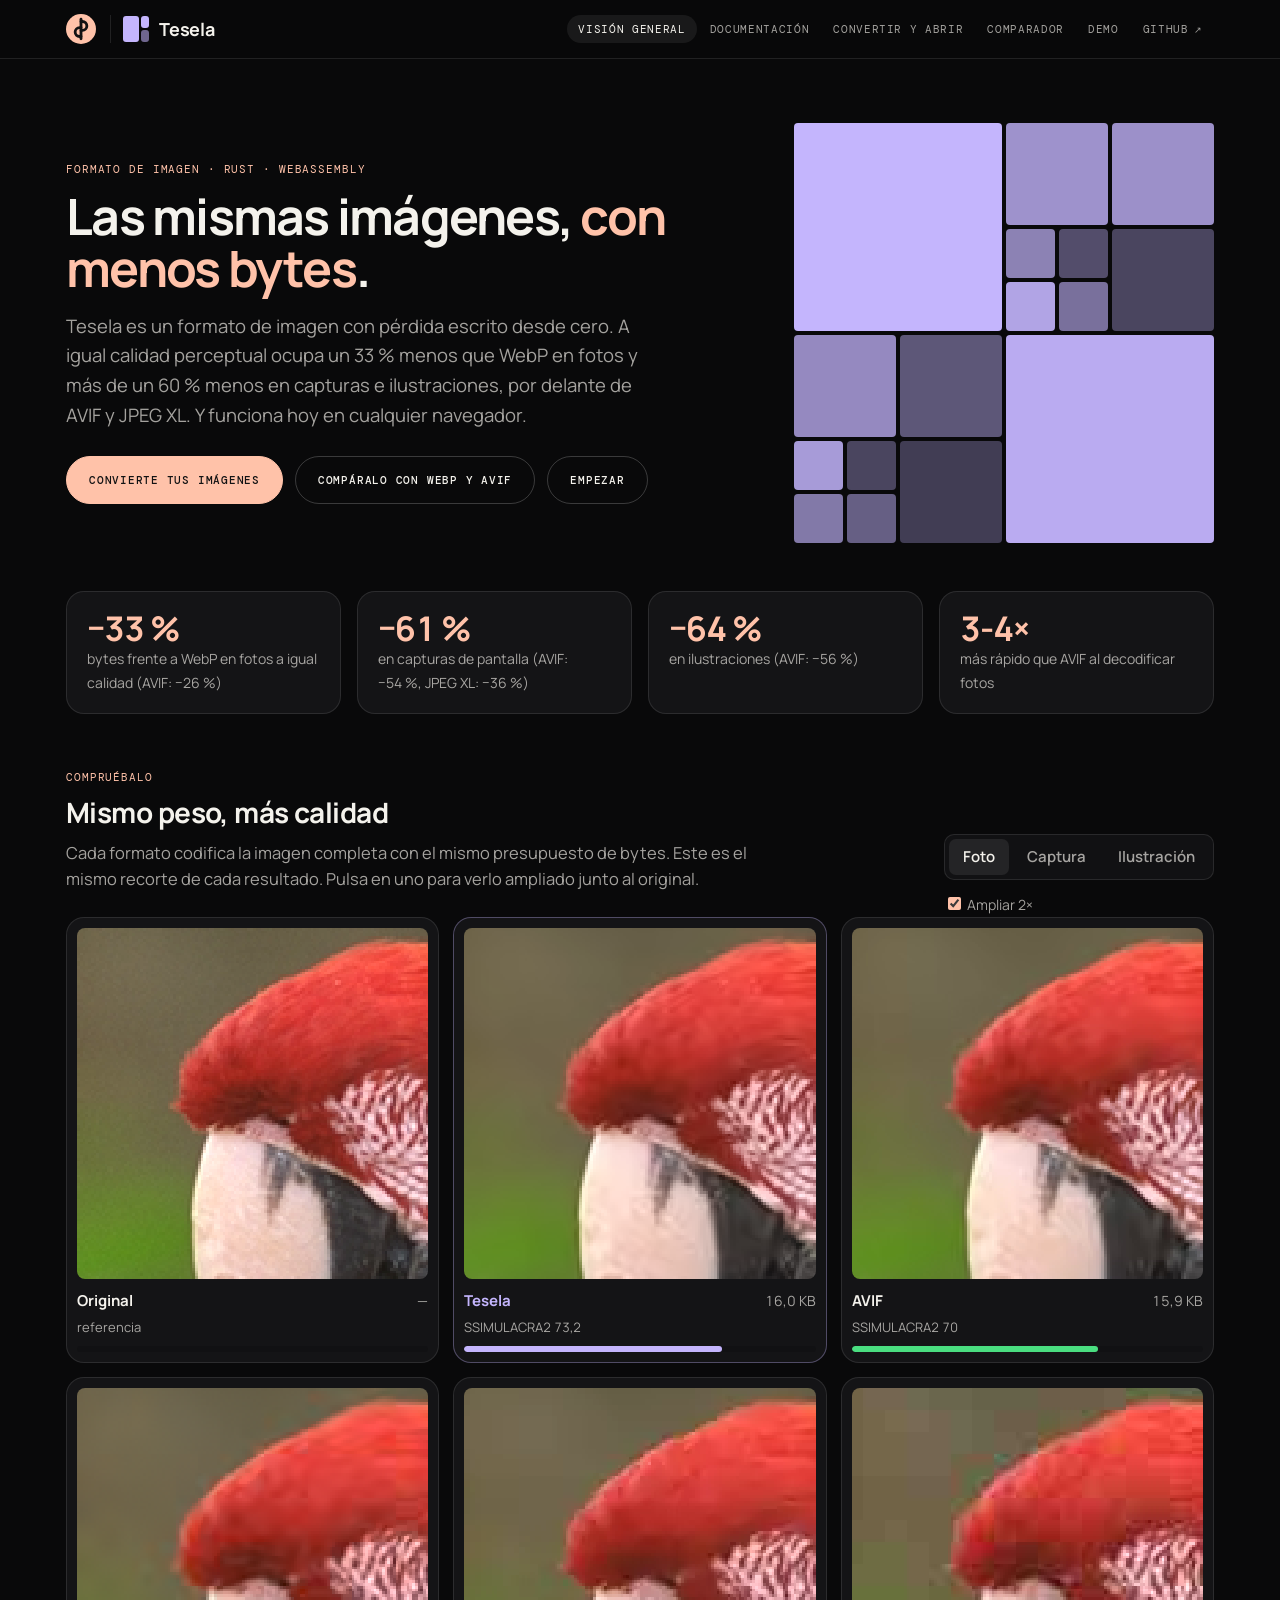
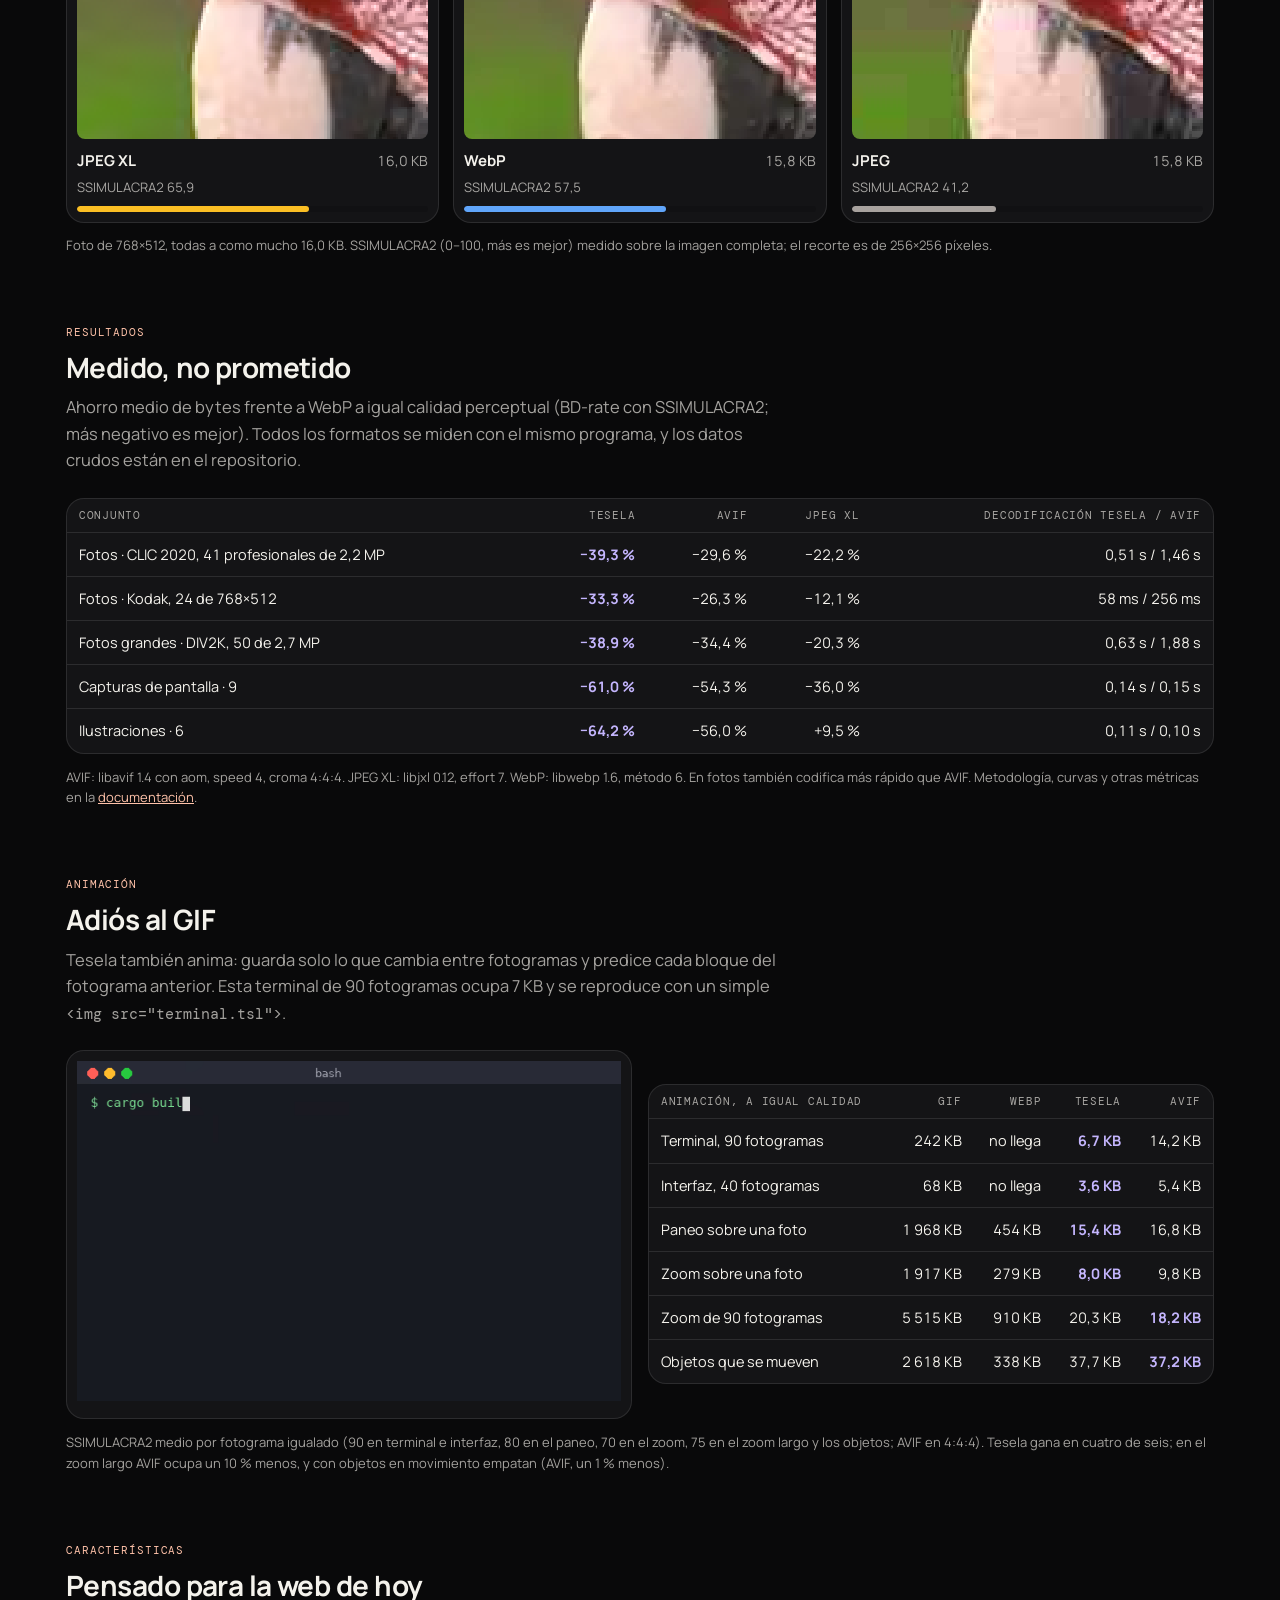
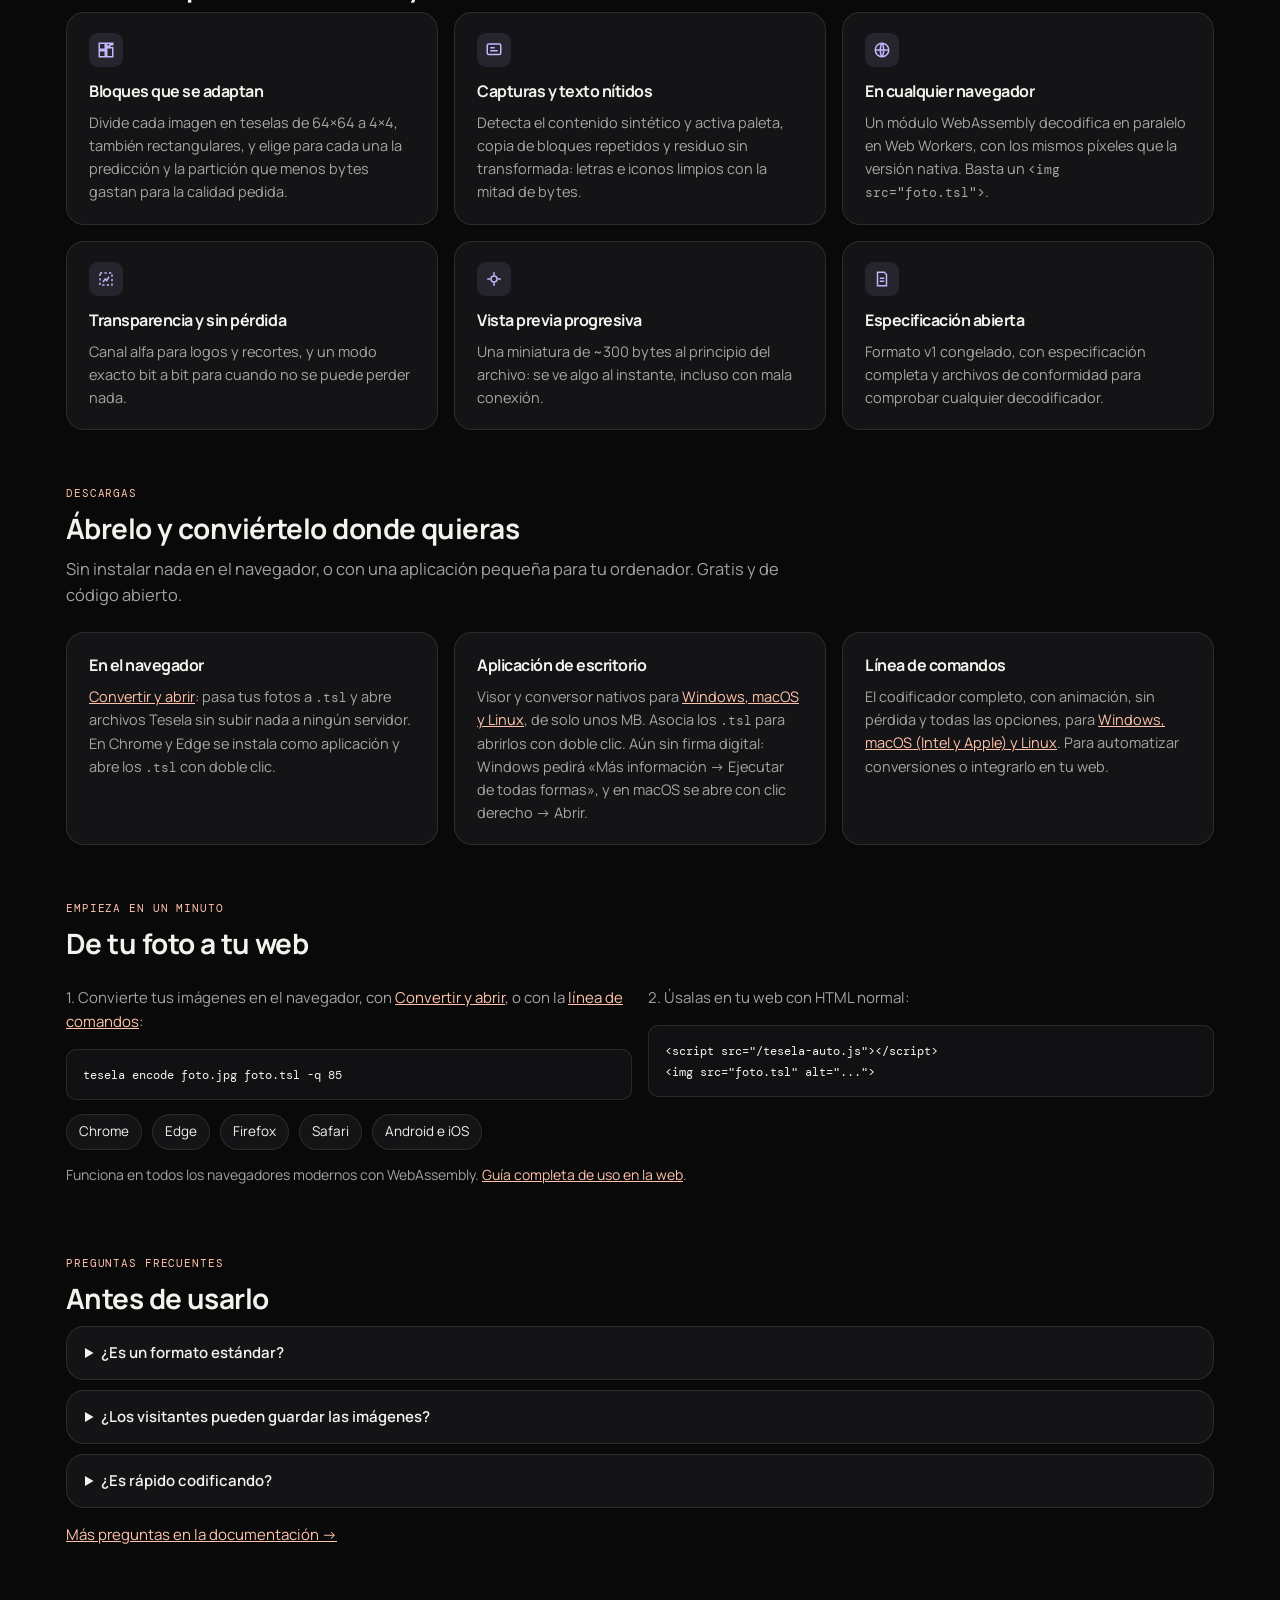
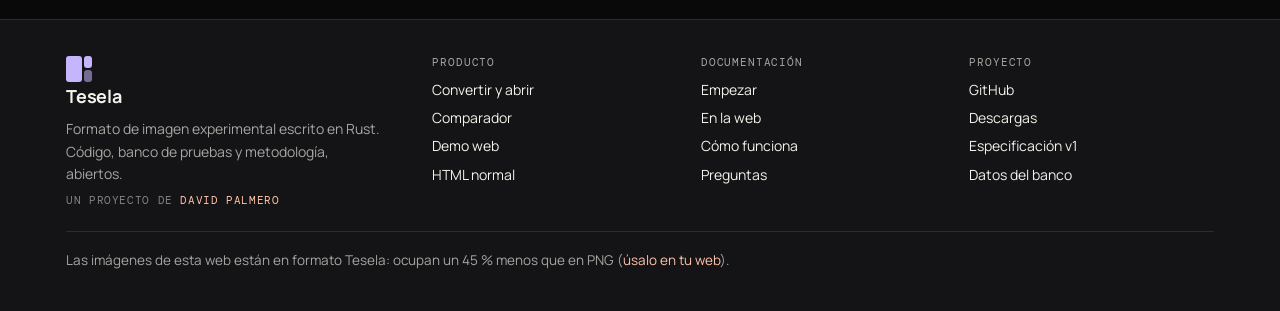
==== commit ea966c60: "Web: la web muestra sus propias imágenes en Tesela con tesela-lite.js - Portada: la galería usa <img" ====
--- a/web/index.html
+++ b/web/index.html
@@ -9,7 +9,7 @@
   <meta name="description" content="Tesela es un formato de imagen escrito desde cero en Rust: a igual calidad perceptual ocupa menos que WebP, AVIF y JPEG XL, y funciona en cualquier navegador con WebAssembly.">
   <meta property="og:title" content="Tesela · formato de imagen">
   <meta property="og:description" content="Mismas imágenes, menos bytes: un 33 % menos que WebP en fotos y más de un 60 % menos en capturas e ilustraciones, a igual calidad perceptual.">
-  <link rel="stylesheet" href="style.css?v=4">
+  <link rel="stylesheet" href="style.css?v=5">
   <style>
     .hero { padding: 64px 0 8px; display: grid; grid-template-columns: 1.25fr 1fr; gap: 48px; align-items: center; }
     .hero h1 { font-size: 50px; line-height: 1.04; letter-spacing: -0.035em; margin: 0 0 18px; }
@@ -49,7 +49,7 @@
     dialog.lb::backdrop { background: rgb(0 0 0 / 0.75); }
     .lb-in { display: grid; grid-template-columns: 1fr 1fr; gap: 10px; }
     .lb-in figure { margin: 0; background: var(--surface); border-radius: 10px; padding: 8px; }
-    .lb-in img { width: 100%; image-rendering: pixelated; display: block; border-radius: 6px; }
+    .lb-in img { width: 100%; height: auto; image-rendering: pixelated; display: block; border-radius: 6px; }
     .lb-in figcaption { font-size: 13.5px; padding: 6px 2px 0; }
     @media (max-width: 860px) {
       .hero { grid-template-columns: 1fr; padding-top: 36px; }
@@ -111,7 +111,7 @@
             recorte de cada resultado. Pulsa en uno para verlo ampliado junto al original.</p>
         </div>
         <div>
-          <div class="tabs" role="tablist" id="gal-tabs"></div>
+          <div class="tabs" role="tablist" id="gal-tabs"><button role="tab" aria-selected="true">Foto</button><button role="tab" aria-selected="false">Captura</button><button role="tab" aria-selected="false">Ilustración</button></div>
           <label class="muted" style="display:block;font-size:14px"><input type="checkbox" id="gal-zoom" checked> Ampliar 2×</label>
         </div>
       </div>
@@ -247,10 +247,15 @@
       <div><h4>Producto</h4><a href="./app/index.html">Convertir y abrir</a><a href="./compare/index.html">Comparador</a><a href="./demo/index.html">Demo web</a><a href="./demo/img.html">HTML normal</a></div>
       <div><h4>Documentación</h4><a href="./docs/index.html#empezar">Empezar</a><a href="./docs/index.html#web">En la web</a><a href="./docs/index.html#formato">Cómo funciona</a><a href="./docs/index.html#faq">Preguntas</a></div>
       <div><h4>Proyecto</h4><a href="https://github.com/davidpalmerojara/Tesela">GitHub</a><a href="#descargas">Descargas</a><a href="https://github.com/davidpalmerojara/Tesela/blob/HEAD/docs/especificacion-v1.md">Especificación v1</a><a href="https://github.com/davidpalmerojara/Tesela/tree/HEAD/bench/results">Datos del banco</a></div>
+      <p class="site-note">Las imágenes de esta web están en formato Tesela: ocupan un 45 % menos que en PNG (<a href="./docs/index.html#tu-web">úsalo en tu web</a>).</p>
     </div>
   </footer>
 
   <script type="module" src="./tesela.js"></script>
+  <!-- Las imágenes de la galería son .tsl. tesela-lite.js las pone en <img>
+       normales; data-wasm reutiliza el tesela.wasm que ya carga tesela.js para
+       la animación de arriba (sin él usaría tesela-dec.wasm). -->
+  <script src="./tesela-lite.js" data-wasm="tesela.wasm" defer></script>
   <dialog class="lb" id="lb"><div class="lb-in" id="lb-in"></div></dialog>
 
   <script type="module">
@@ -278,6 +283,8 @@
     const COLORS = { tesela: 'var(--c-tesela)', avif: 'var(--c-avif)', jxl: 'var(--c-jxl)', webp: 'var(--c-webp)', jpeg: 'var(--c-jpeg)' };
     const NAMES = { foto: 'Foto', captura: 'Captura', ilustracion: 'Ilustración' };
     const kb = (b) => (b / 1024).toFixed(1).replace('.', ',') + ' KB';
+    // Marcador sin proporción propia: manda la de width/height mientras se decodifica el .tsl.
+    const PH = "data:image/svg+xml,%3Csvg xmlns='http://www.w3.org/2000/svg'/%3E";
     const gal = document.getElementById('gal');
     const tabs = document.getElementById('gal-tabs');
     let data = [];
@@ -289,7 +296,7 @@
       const items = [{ codec: 'original', label: 'Original', bytes: null }, ...ORDER.map((c) => e.codecs.find((x) => x.codec === c)).filter(Boolean)];
       gal.innerHTML = items.map((c) => `
         <figure class="card tile${c.codec === 'tesela' ? ' us' : ''}" data-c="${c.codec}">
-          <div class="img"><img src="gallery/${e.name}_${c.codec}.png" alt="${c.label}" loading="lazy" width="${e.crop[2]}" height="${e.crop[2]}"></div>
+          <div class="img"><img src="${PH}" data-tsl="gallery/${e.name}_${c.codec}.tsl" data-fallback="gallery/${e.name}_${c.codec}.png" alt="${c.label}" loading="lazy" width="${e.crop[2]}" height="${e.crop[2]}"></div>
           <figcaption><b>${c.label}</b><span class="muted num">${c.bytes ? kb(c.bytes) : '—'}</span></figcaption>
           ${c.bytes ? `<div class="muted num" style="font-size:13px;margin-top:4px">SSIMULACRA2 ${String(c.ssimulacra2).replace('.', ',')}</div>
           <div class="meter"><i style="width:${Math.max(0, c.ssimulacra2)}%;background:${COLORS[c.codec]}"></i></div>` : '<div class="muted" style="font-size:13px;margin-top:4px">referencia</div><div class="meter"></div>'}
@@ -305,15 +312,20 @@
     });
     document.getElementById('gal-zoom').onchange = (ev) => gal.classList.toggle('zoom', ev.target.checked);
     const lb = document.getElementById('lb');
-    gal.addEventListener('click', (ev) => {
+    // Ampliación: las mismas imágenes ya decodificadas (TeselaLite.decodeToURL
+    // devuelve la misma URL blob: para el mismo .tsl); el PNG, si Tesela falla.
+    const url = (n) => (window.TeselaLite ? TeselaLite.decodeToURL(`gallery/${n}.tsl`) : Promise.reject()).catch(() => `gallery/${n}.png`);
+    gal.addEventListener('click', async (ev) => {
       const t = ev.target.closest('.tile');
       if (!t) return;
       const e = data[cur];
       const c = t.dataset.c;
       const info = e.codecs.find((x) => x.codec === c);
+      const [a, b] = await Promise.all([url(`${e.name}_original`), url(`${e.name}_${c}`)]);
+      const n = e.crop[2];
       document.getElementById('lb-in').innerHTML = `
-        <figure><img src="gallery/${e.name}_original.png" alt="Original"><figcaption>Original</figcaption></figure>
-        <figure><img src="gallery/${e.name}_${c}.png" alt="${info ? info.label : 'Original'}"><figcaption>${info ? `${info.label} · ${kb(info.bytes)} · SSIMULACRA2 ${String(info.ssimulacra2).replace('.', ',')}` : 'Original'}</figcaption></figure>`;
+        <figure><img src="${a}" alt="Original" width="${n}" height="${n}"><figcaption>Original</figcaption></figure>
+        <figure><img src="${b}" alt="${info ? info.label : 'Original'}" width="${n}" height="${n}"><figcaption>${info ? `${info.label} · ${kb(info.bytes)} · SSIMULACRA2 ${String(info.ssimulacra2).replace('.', ',')}` : 'Original'}</figcaption></figure>`;
       lb.showModal();
     });
     lb.addEventListener('click', () => lb.close());
--- a/web/style.css
+++ b/web/style.css
@@ -188,6 +188,16 @@
 footer.site a { display: block; color: var(--text); text-decoration: none; margin: 0 0 6px; }
 footer.site a:hover { color: var(--accent); }
 footer.site p { color: var(--muted); margin: 8px 0 0; max-width: 320px; }
+/* «Las imágenes de esta web están en formato Tesela»: una línea al pie de cada
+   página (fila propia en el pie grande, o pie mínimo en las demás). */
+footer.site .site-note { grid-column: 1 / -1; max-width: none; margin: 0; padding-top: 18px; border-top: 1px solid var(--border); font-size: 13.5px; }
+footer.site-note { margin-top: 56px; border-top: 1px solid var(--border); }
+footer.site-note p { margin: 0; padding: 18px 0 24px; color: var(--muted); font-size: 13.5px; }
+footer.site-note a, footer.site .site-note a { display: inline; color: var(--accent); }
+
+/* Imágenes .tsl con tesela-lite.js: sin JavaScript solo se ve su copia en
+   <noscript> (si no, quedaría además un hueco vacío del mismo tamaño). */
+@media (scripting: none) { img[data-tsl] { display: none !important; } }
 
 @media (max-width: 860px) {
   .grid-3, .grid-2 { grid-template-columns: minmax(0, 1fr); }
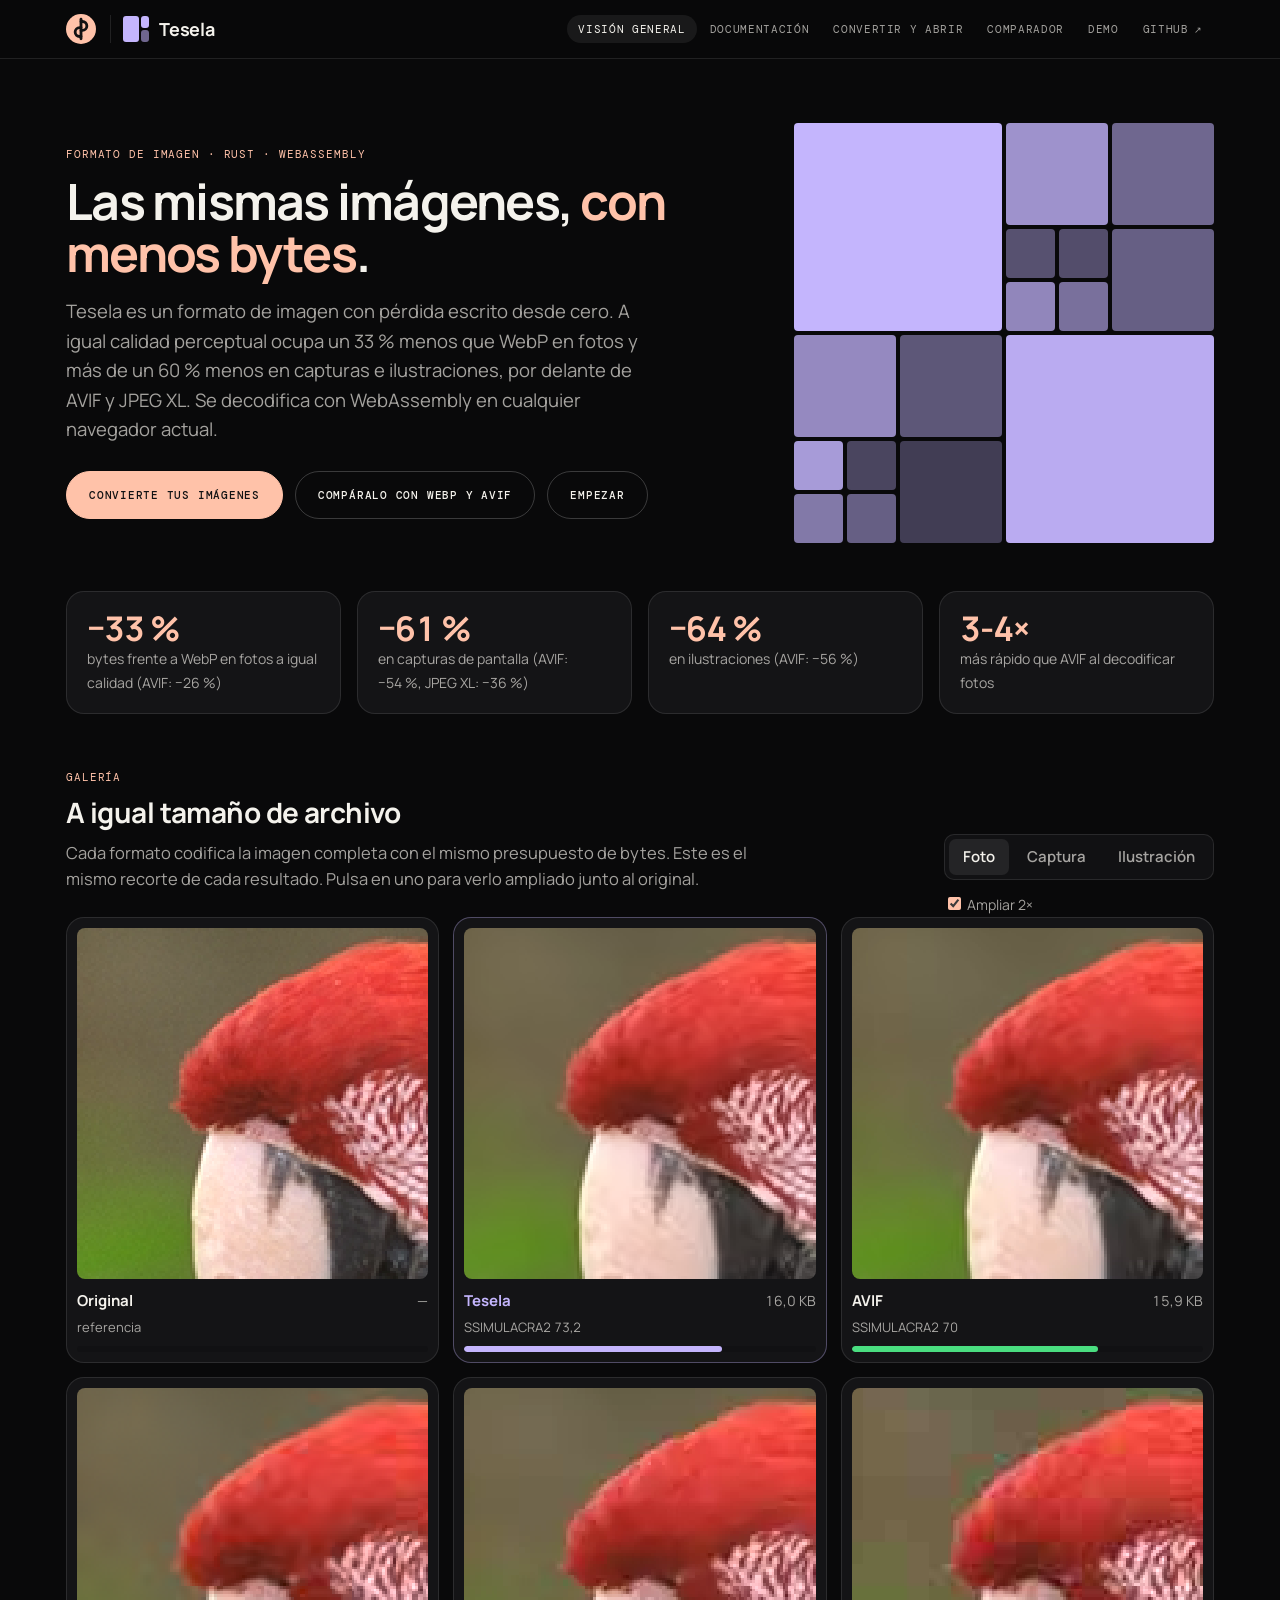
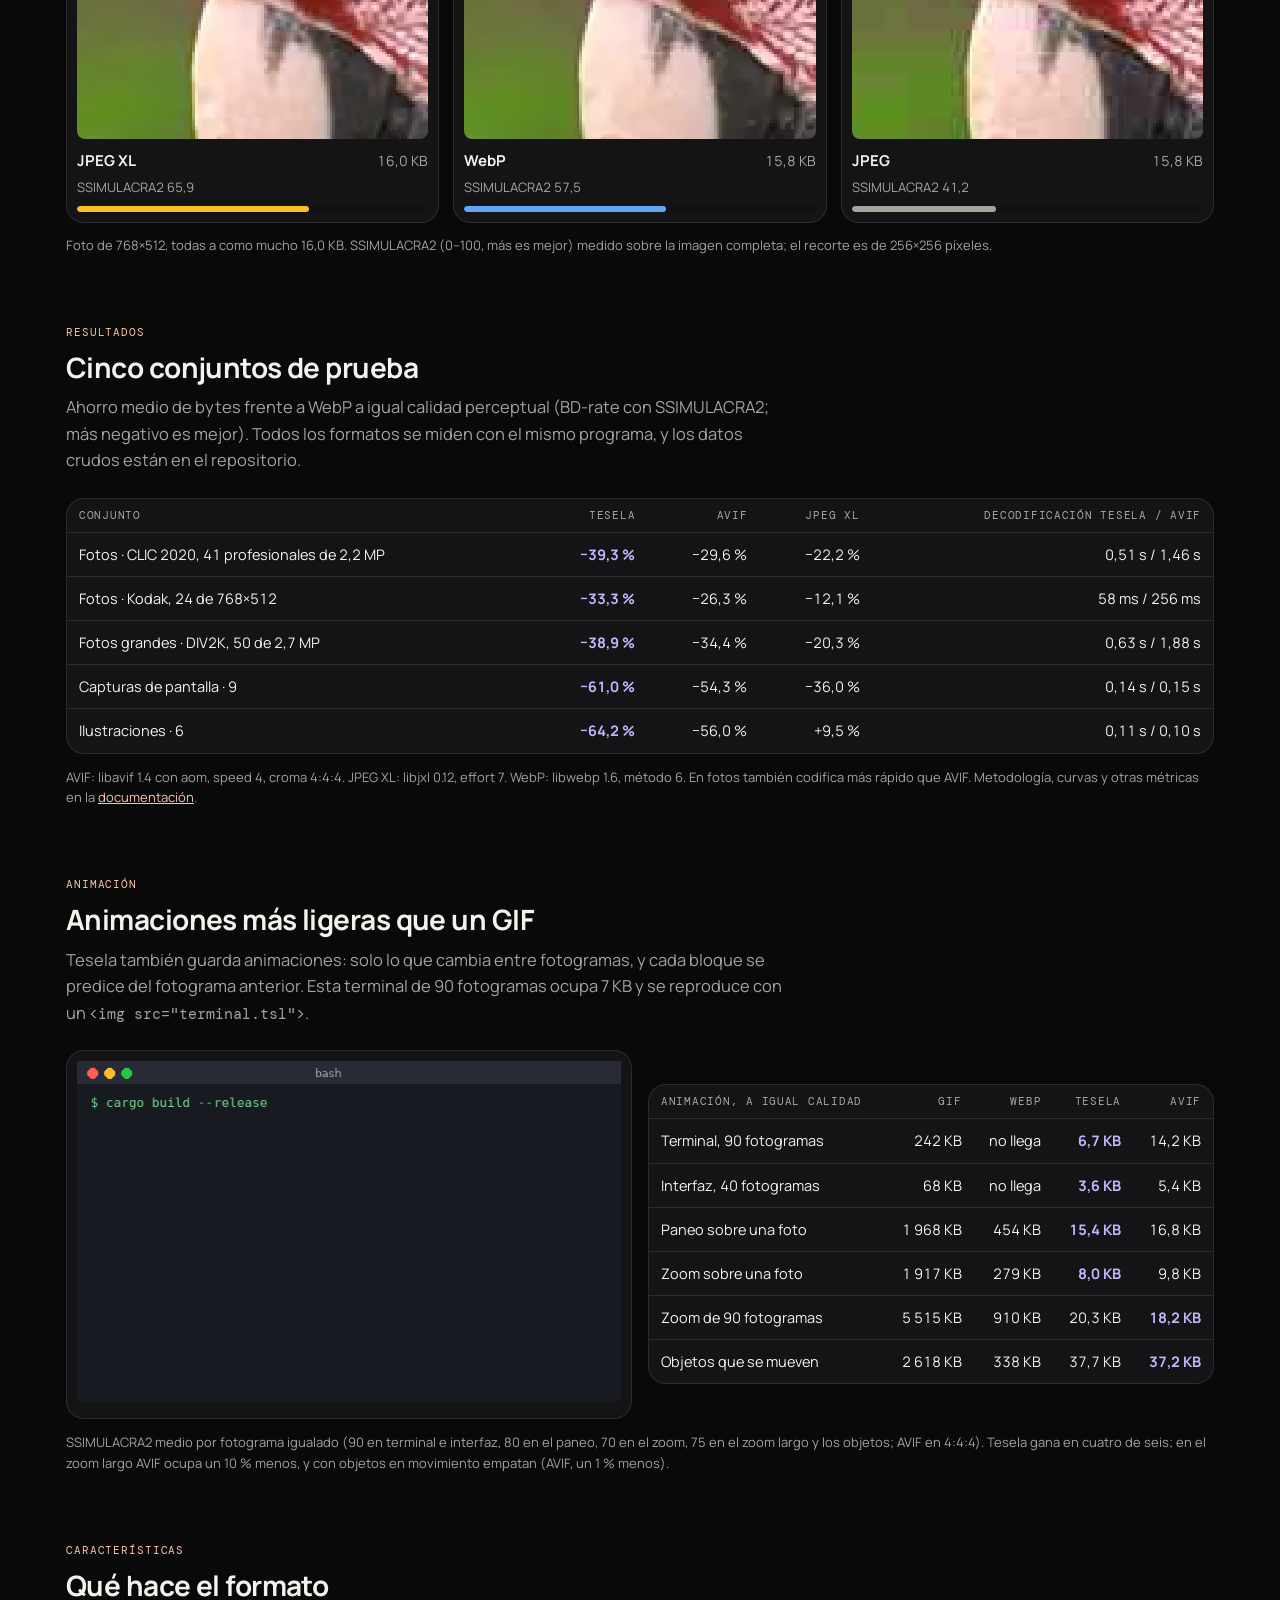
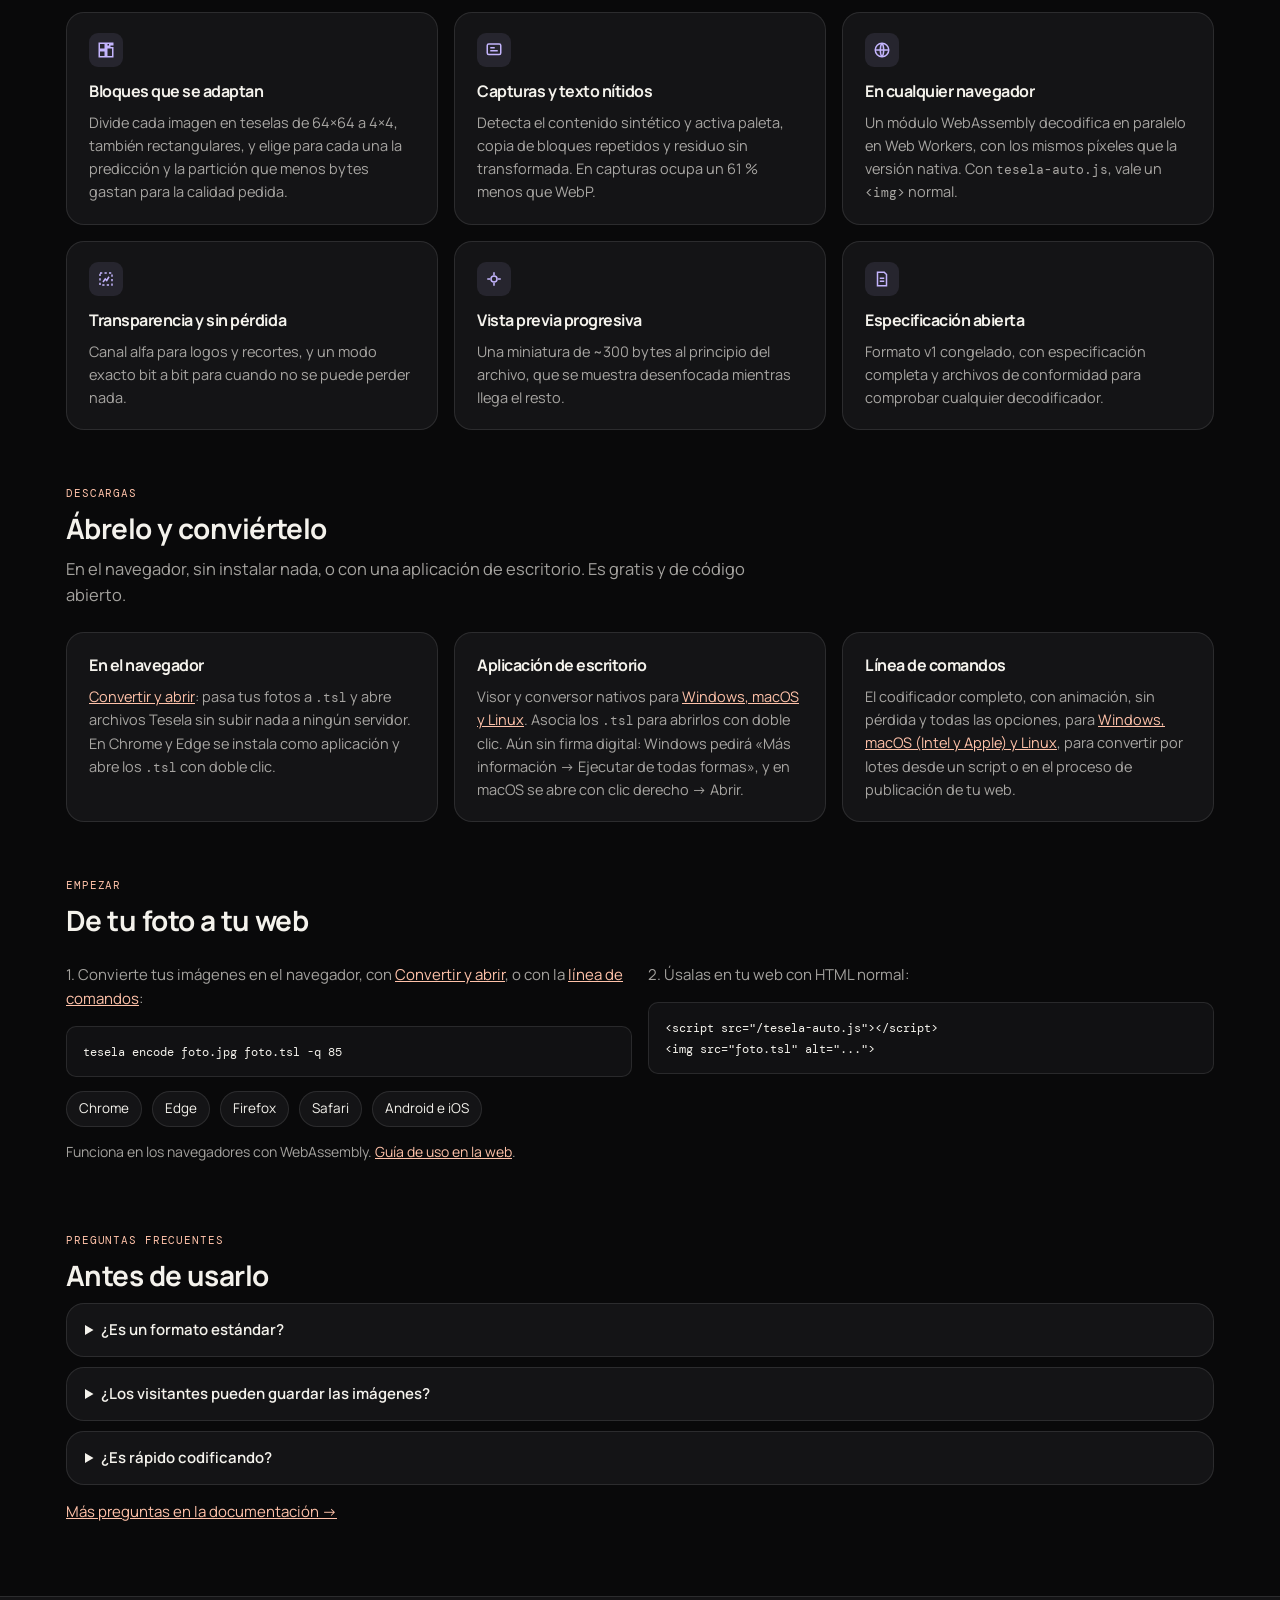
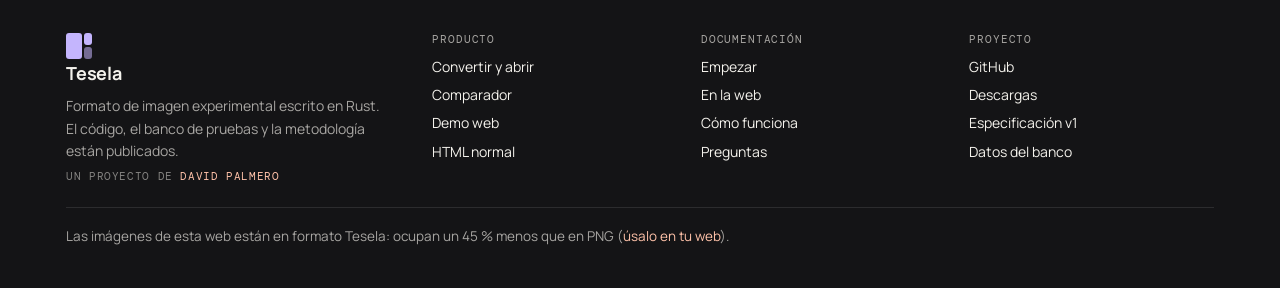
==== commit fa75d259: "Web: portada con un texto más directo Titulares concretos en lugar de eslóganes («Medido, no prometi" ====
--- a/web/index.html
+++ b/web/index.html
@@ -85,7 +85,7 @@
         <h1>Las mismas imágenes, <em>con menos bytes</em>.</h1>
         <p>Tesela es un formato de imagen con pérdida escrito desde cero. A igual calidad perceptual ocupa
           un 33&nbsp;% menos que WebP en fotos y más de un 60&nbsp;% menos en capturas e ilustraciones, por delante de
-          AVIF y JPEG XL. Y funciona hoy en cualquier navegador.</p>
+          AVIF y JPEG XL. Se decodifica con WebAssembly en cualquier navegador actual.</p>
         <div class="cta">
           <a class="btn primary" href="./app/index.html">Convierte tus imágenes</a>
           <a class="btn" href="./compare/index.html">Compáralo con WebP y AVIF</a>
@@ -105,8 +105,8 @@
     <section class="section" id="galeria">
       <div class="gal-head">
         <div>
-          <p class="eyebrow">Compruébalo</p>
-          <h2>Mismo peso, más calidad</h2>
+          <p class="eyebrow">Galería</p>
+          <h2>A igual tamaño de archivo</h2>
           <p class="lead">Cada formato codifica la imagen completa con el mismo presupuesto de bytes. Este es el mismo
             recorte de cada resultado. Pulsa en uno para verlo ampliado junto al original.</p>
         </div>
@@ -121,7 +121,7 @@
 
     <section class="section" id="resultados">
       <p class="eyebrow">Resultados</p>
-      <h2>Medido, no prometido</h2>
+      <h2>Cinco conjuntos de prueba</h2>
       <p class="lead">Ahorro medio de bytes frente a WebP a igual calidad perceptual (BD-rate con SSIMULACRA2; más negativo
         es mejor). Todos los formatos se miden con el mismo programa, y los datos crudos están en el repositorio.</p>
       <div class="card tw">
@@ -143,9 +143,9 @@
 
     <section class="section" id="animacion">
       <p class="eyebrow">Animación</p>
-      <h2>Adiós al GIF</h2>
-      <p class="lead">Tesela también anima: guarda solo lo que cambia entre fotogramas y predice cada bloque del
-        fotograma anterior. Esta terminal de 90 fotogramas ocupa 7 KB y se reproduce con un simple
+      <h2>Animaciones más ligeras que un GIF</h2>
+      <p class="lead">Tesela también guarda animaciones: solo lo que cambia entre fotogramas, y cada bloque se predice del
+        fotograma anterior. Esta terminal de 90 fotogramas ocupa 7 KB y se reproduce con un
         <code>&lt;img src="terminal.tsl"&gt;</code>.</p>
       <div class="grid-2" style="align-items:center">
         <div class="card" style="padding:10px"><tesela-img src="demo/terminal.tsl" alt="Terminal escribiendo comandos (animación de 90 fotogramas)" style="width:100%"></tesela-img></div>
@@ -169,23 +169,23 @@
 
     <section class="section" id="caracteristicas">
       <p class="eyebrow">Características</p>
-      <h2>Pensado para la web de hoy</h2>
+      <h2>Qué hace el formato</h2>
       <div class="grid-3">
         <div class="card feature"><div class="ico"><svg viewBox="0 0 24 24" fill="none" stroke="currentColor" stroke-width="2"><path d="M3 3h8v8H3zM13 3h4v4h-4zM19 3h2v2h-2zM13 9h8v12h-8zM3 13h8v8H3z"/></svg></div>
           <h3>Bloques que se adaptan</h3><p>Divide cada imagen en teselas de 64×64 a 4×4, también rectangulares, y elige
             para cada una la predicción y la partición que menos bytes gastan para la calidad pedida.</p></div>
         <div class="card feature"><div class="ico"><svg viewBox="0 0 24 24" fill="none" stroke="currentColor" stroke-width="2"><rect x="3" y="4" width="18" height="14" rx="2"/><path d="M7 9h6M7 13h10"/></svg></div>
           <h3>Capturas y texto nítidos</h3><p>Detecta el contenido sintético y activa paleta, copia de bloques repetidos y
-            residuo sin transformada: letras e iconos limpios con la mitad de bytes.</p></div>
+            residuo sin transformada. En capturas ocupa un 61&nbsp;% menos que WebP.</p></div>
         <div class="card feature"><div class="ico"><svg viewBox="0 0 24 24" fill="none" stroke="currentColor" stroke-width="2"><circle cx="12" cy="12" r="9"/><path d="M3 12h18M12 3c3 3.5 3 14.5 0 18M12 3c-3 3.5-3 14.5 0 18"/></svg></div>
           <h3>En cualquier navegador</h3><p>Un módulo WebAssembly decodifica en paralelo en Web Workers, con los mismos
-            píxeles que la versión nativa. Basta un <code>&lt;img src="foto.tsl"&gt;</code>.</p></div>
+            píxeles que la versión nativa. Con <code>tesela-auto.js</code>, vale un <code>&lt;img&gt;</code> normal.</p></div>
         <div class="card feature"><div class="ico"><svg viewBox="0 0 24 24" fill="none" stroke="currentColor" stroke-width="2"><path d="M4 4h16v16H4z" stroke-dasharray="3 3"/><path d="M8 16l3-4 2 2 3-5"/></svg></div>
           <h3>Transparencia y sin pérdida</h3><p>Canal alfa para logos y recortes, y un modo exacto bit a bit para cuando no
             se puede perder nada.</p></div>
         <div class="card feature"><div class="ico"><svg viewBox="0 0 24 24" fill="none" stroke="currentColor" stroke-width="2"><path d="M12 3v4M12 17v4M3 12h4M17 12h4"/><circle cx="12" cy="12" r="4"/></svg></div>
-          <h3>Vista previa progresiva</h3><p>Una miniatura de ~300 bytes al principio del archivo: se ve algo al instante,
-            incluso con mala conexión.</p></div>
+          <h3>Vista previa progresiva</h3><p>Una miniatura de ~300 bytes al principio del archivo, que se muestra
+            desenfocada mientras llega el resto.</p></div>
         <div class="card feature"><div class="ico"><svg viewBox="0 0 24 24" fill="none" stroke="currentColor" stroke-width="2"><path d="M6 3h9l3 3v15H6z"/><path d="M9 11h6M9 15h6"/></svg></div>
           <h3>Especificación abierta</h3><p>Formato v1 congelado, con especificación completa y archivos de conformidad
             para comprobar cualquier decodificador.</p></div>
@@ -194,17 +194,17 @@
 
     <section class="section" id="descargas">
       <p class="eyebrow">Descargas</p>
-      <h2>Ábrelo y conviértelo donde quieras</h2>
-      <p class="lead">Sin instalar nada en el navegador, o con una aplicación pequeña para tu ordenador. Gratis y de código abierto.</p>
+      <h2>Ábrelo y conviértelo</h2>
+      <p class="lead">En el navegador, sin instalar nada, o con una aplicación de escritorio. Es gratis y de código abierto.</p>
       <div class="grid-3">
         <div class="card feature"><h3>En el navegador</h3><p><a href="./app/index.html">Convertir y abrir</a>: pasa tus fotos a <code>.tsl</code> y abre archivos Tesela sin subir nada a ningún servidor. En Chrome y Edge se instala como aplicación y abre los <code>.tsl</code> con doble clic.</p></div>
-        <div class="card feature"><h3>Aplicación de escritorio</h3><p>Visor y conversor nativos para <a href="https://github.com/davidpalmerojara/Tesela/releases/latest">Windows, macOS y Linux</a>, de solo unos MB. Asocia los <code>.tsl</code> para abrirlos con doble clic. Aún sin firma digital: Windows pedirá «Más información → Ejecutar de todas formas», y en macOS se abre con clic derecho → Abrir.</p></div>
-        <div class="card feature"><h3>Línea de comandos</h3><p>El codificador completo, con animación, sin pérdida y todas las opciones, para <a href="https://github.com/davidpalmerojara/Tesela/releases/latest">Windows, macOS (Intel y Apple) y Linux</a>. Para automatizar conversiones o integrarlo en tu web.</p></div>
+        <div class="card feature"><h3>Aplicación de escritorio</h3><p>Visor y conversor nativos para <a href="https://github.com/davidpalmerojara/Tesela/releases/latest">Windows, macOS y Linux</a>. Asocia los <code>.tsl</code> para abrirlos con doble clic. Aún sin firma digital: Windows pedirá «Más información → Ejecutar de todas formas», y en macOS se abre con clic derecho → Abrir.</p></div>
+        <div class="card feature"><h3>Línea de comandos</h3><p>El codificador completo, con animación, sin pérdida y todas las opciones, para <a href="https://github.com/davidpalmerojara/Tesela/releases/latest">Windows, macOS (Intel y Apple) y Linux</a>, para convertir por lotes desde un script o en el proceso de publicación de tu web.</p></div>
       </div>
     </section>
 
     <section class="section start" id="empezar">
-      <p class="eyebrow">Empieza en un minuto</p>
+      <p class="eyebrow">Empezar</p>
       <h2>De tu foto a tu web</h2>
       <div class="grid-2">
         <div>
@@ -218,23 +218,23 @@
         </div>
       </div>
       <div class="browsers"><span>Chrome</span><span>Edge</span><span>Firefox</span><span>Safari</span><span>Android e iOS</span></div>
-      <p class="muted" style="font-size:14px">Funciona en todos los navegadores modernos con WebAssembly. <a href="./docs/index.html#web">Guía completa de uso en la web</a>.</p>
+      <p class="muted" style="font-size:14px">Funciona en los navegadores con WebAssembly. <a href="./docs/index.html#web">Guía de uso en la web</a>.</p>
     </section>
 
     <section class="section faq" id="faq">
       <p class="eyebrow">Preguntas frecuentes</p>
       <h2>Antes de usarlo</h2>
       <details class="card"><summary>¿Es un formato estándar?</summary>
-        <p>No. Es un proyecto independiente y experimental. Ningún navegador lo soporta de forma nativa; funciona gracias a una
+        <p>No. Es un proyecto independiente y experimental. Ningún navegador lo soporta de forma nativa: se decodifica con una
           librería de WebAssembly. Conviene servir también una versión en JPEG como respaldo.</p></details>
       <details class="card"><summary>¿Los visitantes pueden guardar las imágenes?</summary>
         <p>Sí. Con <code>tesela-auto.js</code>, el navegador recibe la imagen ya decodificada y «Guardar imagen como» funciona
           igual que con cualquier otra.</p></details>
       <details class="card"><summary>¿Es rápido codificando?</summary>
-        <p>En fotos, más que AVIF (speed 4): 1,9 frente a 2,5 s por foto de Kodak. Pero mucho menos que JPEG XL
-          o WebP, porque prueba muchas más combinaciones de bloques y predicciones para ahorrar bytes. Usa todos los núcleos
-          del procesador, también en el navegador. Si hace falta más velocidad, los modos rápidos (<code>-e 1</code> a
-          <code>-e 3</code>) codifican varias veces más rápido que el modo por defecto.</p></details>
+        <p>En fotos, más que AVIF (speed 4): 1,9 frente a 2,5 s por foto de Kodak. JPEG XL y WebP codifican de 10 a 20
+          veces más rápido, porque Tesela prueba muchas más combinaciones de bloques y predicciones para ahorrar bytes. Usa todos
+          los núcleos del procesador, también en el navegador. Los modos rápidos (<code>-e 1</code> a <code>-e 3</code>)
+          codifican de 2,5 a 5 veces más rápido que el modo por defecto.</p></details>
       <p><a href="./docs/index.html#faq">Más preguntas en la documentación →</a></p>
     </section>
   </main>
@@ -242,7 +242,7 @@
   <footer class="site">
     <div class="wrap">
       <div><a class="brand" href="./index.html"><span class="logo"><i></i><i></i><i></i></span>Tesela</a>
-        <p>Formato de imagen experimental escrito en Rust. Código, banco de pruebas y metodología, abiertos.</p>
+        <p>Formato de imagen experimental escrito en Rust. El código, el banco de pruebas y la metodología están publicados.</p>
         <p class="by">Un proyecto de <a href="https://davidpalmero.dev/">David Palmero</a></p></div>
       <div><h4>Producto</h4><a href="./app/index.html">Convertir y abrir</a><a href="./compare/index.html">Comparador</a><a href="./demo/index.html">Demo web</a><a href="./demo/img.html">HTML normal</a></div>
       <div><h4>Documentación</h4><a href="./docs/index.html#empezar">Empezar</a><a href="./docs/index.html#web">En la web</a><a href="./docs/index.html#formato">Cómo funciona</a><a href="./docs/index.html#faq">Preguntas</a></div>
